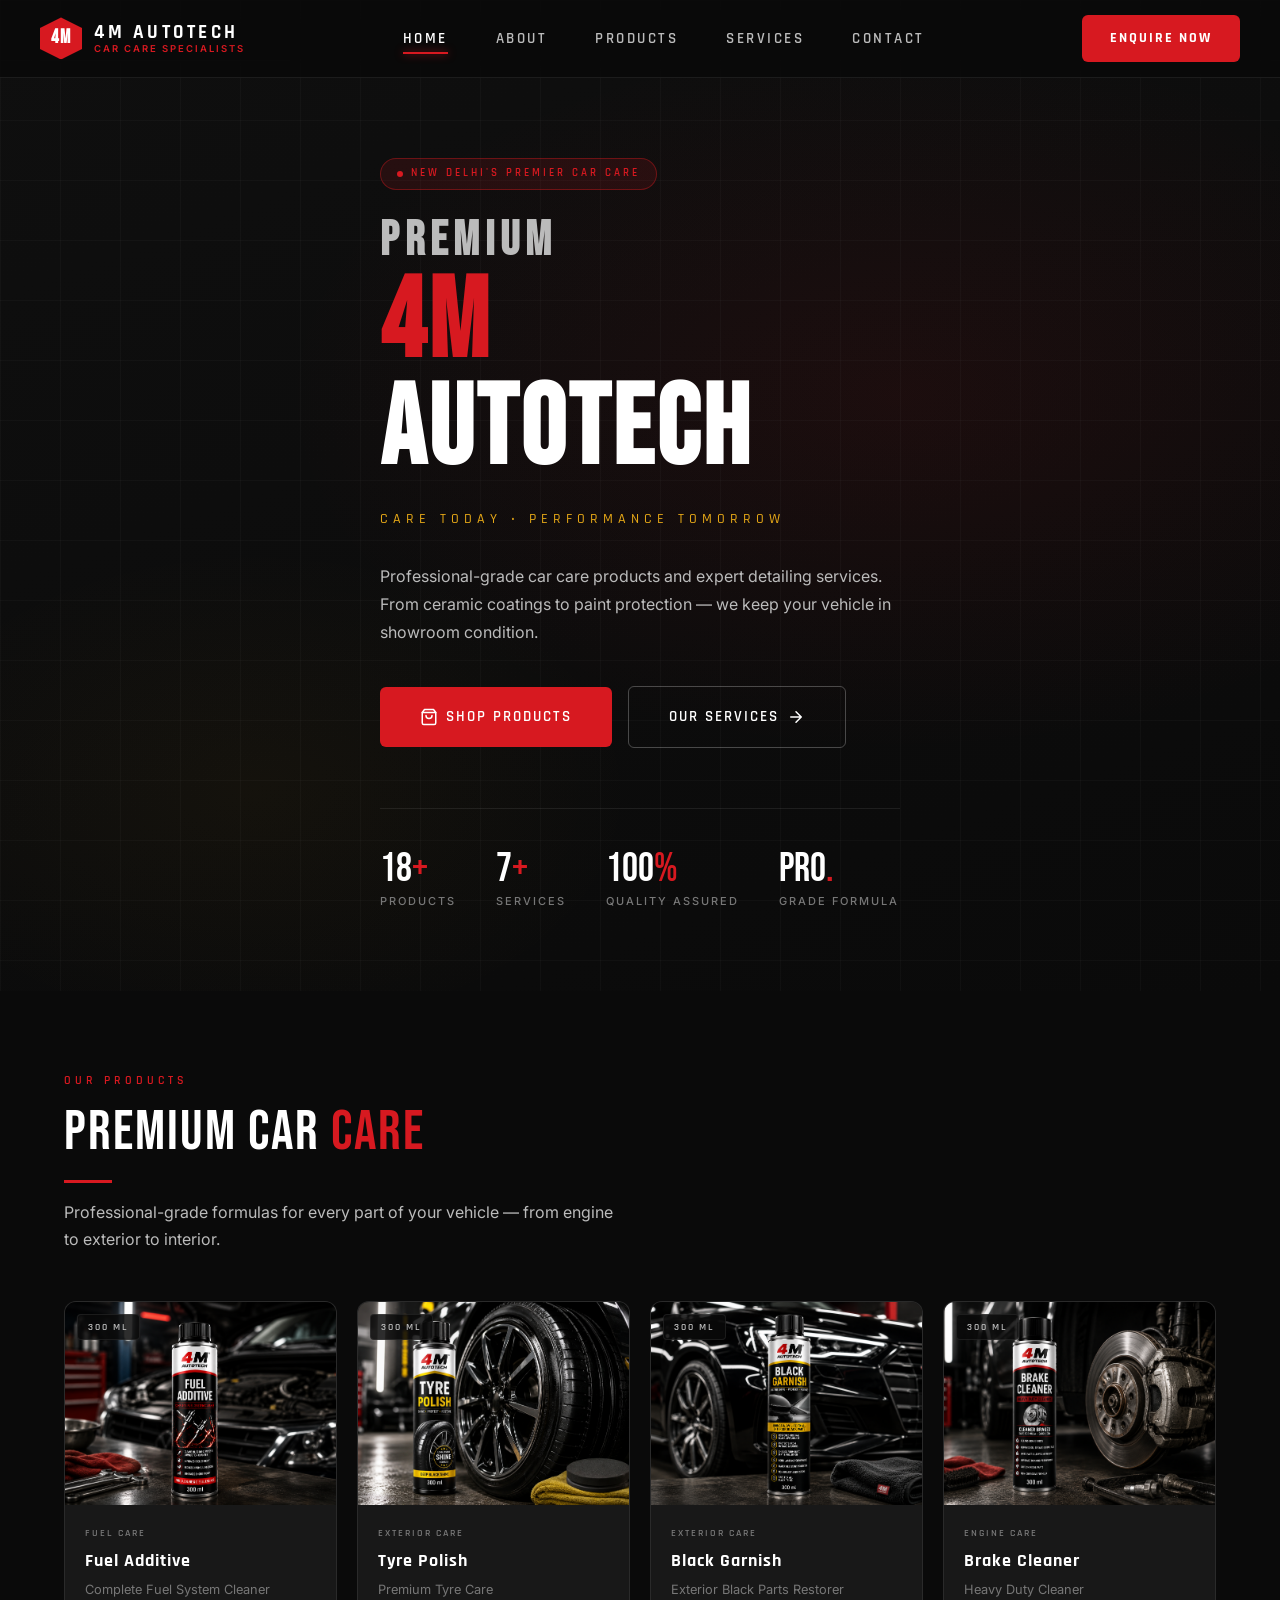
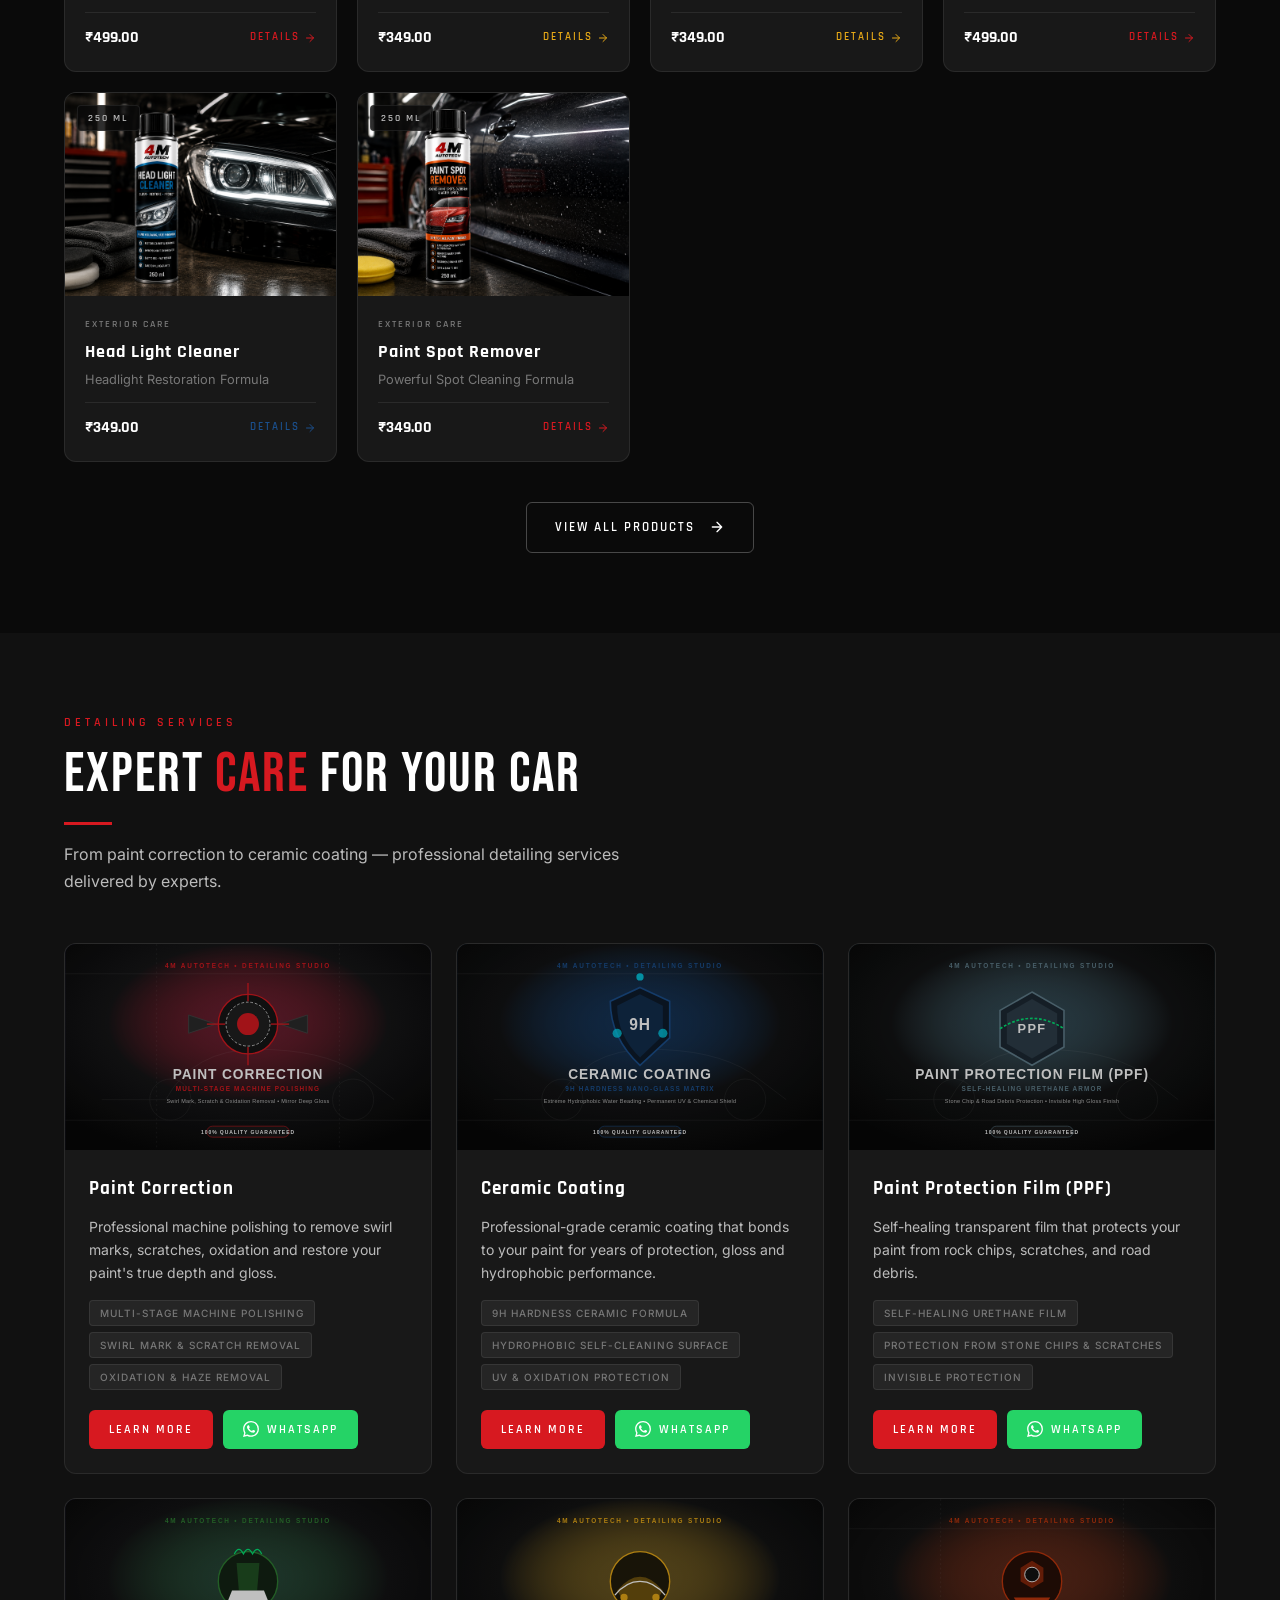
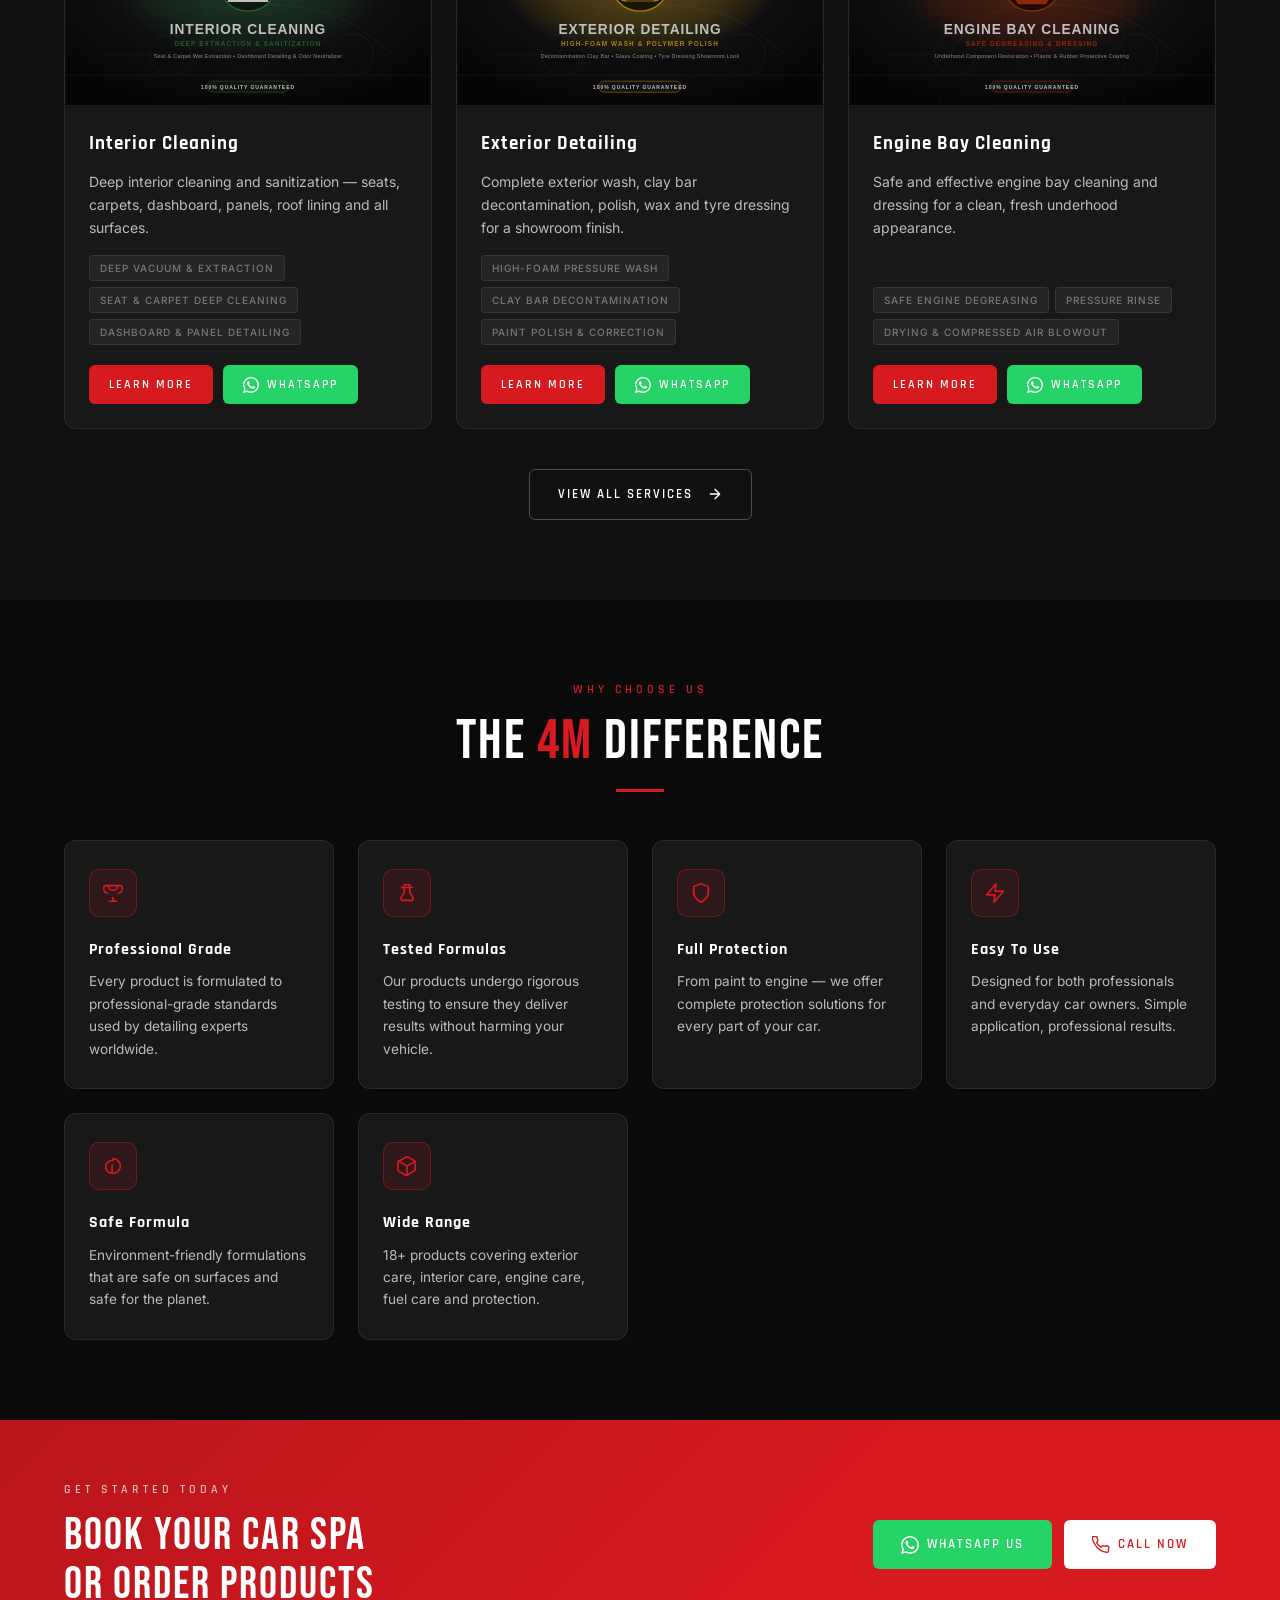
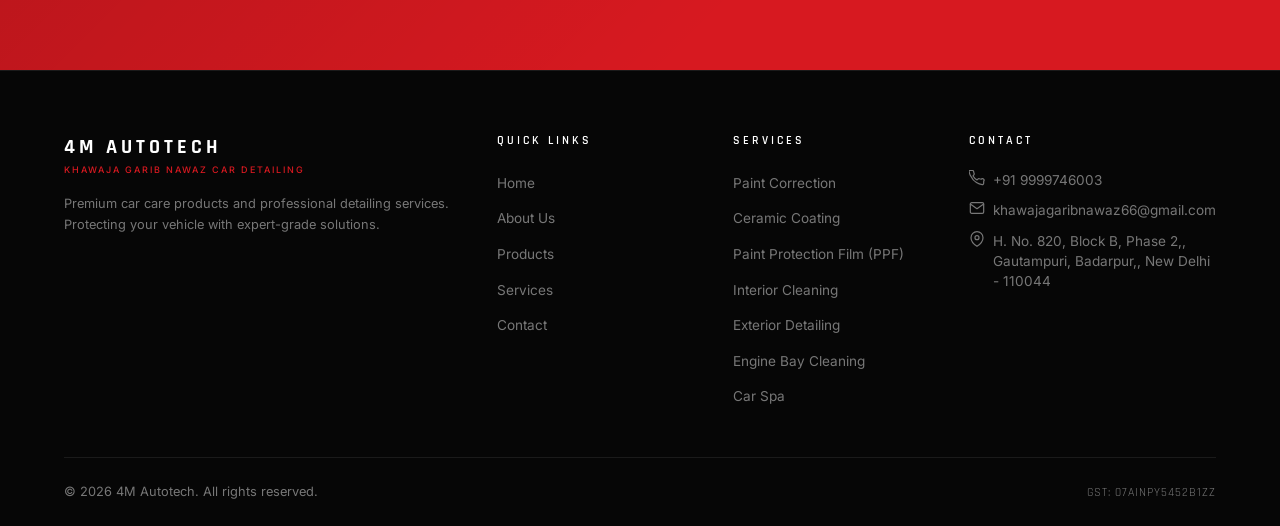
==== index.html @ b142ff9e "Add product photos, About Us page, and update catalog" ====
<!DOCTYPE html>
<html lang="en">
<head>
    <meta charset="UTF-8">
    <meta name="viewport" content="width=device-width, initial-scale=1.0">
    <title>4M AUTOTECH — Premium Car Care Products &amp; Detailing</title>
    <meta name="description" content="4M AUTOTECH offers premium car care products and professional detailing services. Shop fuel additives, tyre polish, ceramic coatings and more. Expert car detailing in New Delhi.">
    <meta name="keywords" content="car care products, car detailing, ceramic coating, PPF, paint correction, fuel additive, tyre polish, New Delhi">
    <link rel="canonical" href="https://www.khawajagaribnawazcardetailing.com/">
    <link rel="stylesheet" href="css/style.css">
</head>
<body>

    <!-- ====== NAVIGATION ====== -->
    <nav class="nav" id="main-nav">
        <div class="container">
            <div class="nav__inner">
                <a href="index.html" class="nav__logo" id="nav-logo">
                    <div class="nav__logo-mark">4M</div>
                    <div class="nav__logo-text">
                        <span class="nav__logo-name">4M Autotech</span>
                        <span class="nav__logo-sub">Car Care Specialists</span>
                    </div>
                </a>
                <ul class="nav__links" id="nav-links">
                    <li><a href="index.html" class="nav__link active" id="nav-home">Home</a></li>
                    <li><a href="about.html" class="nav__link" id="nav-about">About</a></li>
                    <li><a href="products.html" class="nav__link" id="nav-products">Products</a></li>
                    <li><a href="services.html" class="nav__link" id="nav-services">Services</a></li>
                    <li><a href="contact.html" class="nav__link" id="nav-contact">Contact</a></li>
                </ul>
                <a href="contact.html" class="nav__cta" id="nav-enquire">Enquire Now</a>
                <div class="nav__hamburger" id="hamburger" role="button" aria-label="Toggle menu">
                    <span></span><span></span><span></span>
                </div>
            </div>
        </div>
        <div class="nav__mobile" id="mobile-nav">
            <a href="index.html" class="nav__link active" id="mob-home">Home</a>
            <a href="about.html" class="nav__link" id="mob-about">About</a>
            <a href="products.html" class="nav__link" id="mob-products">Products</a>
            <a href="services.html" class="nav__link" id="mob-services">Services</a>
            <a href="contact.html" class="nav__link" id="mob-contact">Contact</a>
            <a href="contact.html" class="btn btn--primary btn--sm" id="mob-enquire">Enquire Now</a>
        </div>
    </nav>

    <!-- ====== HERO ====== -->
    <section class="hero" id="hero">
        <div class="hero__bg"></div>
        <div class="hero__grid"></div>
        <div class="hero__content container">
            <div class="hero__badge">
                <span class="hero__badge-dot"></span>
                New Delhi's Premier Car Care
            </div>
            <h1 class="hero__title">
                <span class="small">Premium</span>
                <em>4M</em>
                Autotech
            </h1>
            <p class="hero__tagline" id="hero-tagline"></p>
            <p class="hero__desc">
                Professional-grade car care products and expert detailing services.
                From ceramic coatings to paint protection — we keep your vehicle in showroom condition.
            </p>
            <div class="hero__actions">
                <a href="products.html" class="btn btn--primary btn--lg" id="hero-products-btn">
                    <svg class="btn__icon" viewBox="0 0 24 24" fill="none" stroke="currentColor" stroke-width="2" stroke-linecap="round" stroke-linejoin="round"><path d="M6 2L3 6v14a2 2 0 002 2h14a2 2 0 002-2V6l-3-4z"/><line x1="3" y1="6" x2="21" y2="6"/><path d="M16 10a4 4 0 01-8 0"/></svg>
                    Shop Products
                </a>
                <a href="services.html" class="btn btn--outline btn--lg" id="hero-services-btn">
                    Our Services
                    <svg class="btn__icon" viewBox="0 0 24 24" fill="none" stroke="currentColor" stroke-width="2" stroke-linecap="round" stroke-linejoin="round"><path d="M5 12h14M12 5l7 7-7 7"/></svg>
                </a>
            </div>
            <div class="hero__stats">
                <div class="hero__stat" id="stat-products">
                    <div class="hero__stat-num">18<span>+</span></div>
                    <div class="hero__stat-label">Products</div>
                </div>
                <div class="hero__stat" id="stat-services">
                    <div class="hero__stat-num">7<span>+</span></div>
                    <div class="hero__stat-label">Services</div>
                </div>
                <div class="hero__stat" id="stat-quality">
                    <div class="hero__stat-num">100<span>%</span></div>
                    <div class="hero__stat-label">Quality Assured</div>
                </div>
                <div class="hero__stat" id="stat-warranty">
                    <div class="hero__stat-num">Pro<span>.</span></div>
                    <div class="hero__stat-label">Grade Formula</div>
                </div>
            </div>
        </div>
    </section>

    <!-- ====== FEATURED PRODUCTS ====== -->
    <section class="section" id="products-section">
        <div class="container">
            <div class="section-header fade-in">
                <span class="section-label">Our Products</span>
                <h2 class="section-title">Premium Car <span>Care</span></h2>
                <div class="divider"></div>
                <p class="section-subtitle">
                    Professional-grade formulas for every part of your vehicle — from engine to exterior to interior.
                </p>
            </div>
            <div class="products-grid" id="home-products-grid">
                <!-- Rendered by JS -->
            </div>
            <div style="text-align:center; margin-top:40px;">
                <a href="products.html" class="btn btn--outline" id="view-all-products">View All Products
                    <svg style="width:16px;height:16px;margin-left:6px" viewBox="0 0 24 24" fill="none" stroke="currentColor" stroke-width="2" stroke-linecap="round" stroke-linejoin="round"><path d="M5 12h14M12 5l7 7-7 7"/></svg>
                </a>
            </div>
        </div>
    </section>

    <!-- ====== SERVICES OVERVIEW ====== -->
    <section class="section section--dark" id="services-section">
        <div class="container">
            <div class="section-header fade-in">
                <span class="section-label">Detailing Services</span>
                <h2 class="section-title">Expert <span>Care</span> For Your Car</h2>
                <div class="divider"></div>
                <p class="section-subtitle">
                    From paint correction to ceramic coating — professional detailing services delivered by experts.
                </p>
            </div>
            <div class="services-grid" id="home-services-grid">
                <!-- Rendered by JS -->
            </div>
            <div style="text-align:center; margin-top:40px;">
                <a href="services.html" class="btn btn--outline" id="view-all-services">View All Services
                    <svg style="width:16px;height:16px;margin-left:6px" viewBox="0 0 24 24" fill="none" stroke="currentColor" stroke-width="2" stroke-linecap="round" stroke-linejoin="round"><path d="M5 12h14M12 5l7 7-7 7"/></svg>
                </a>
            </div>
        </div>
    </section>

    <!-- ====== WHY 4M ====== -->
    <section class="section" id="why-section">
        <div class="container">
            <div class="section-header section-header--center fade-in">
                <span class="section-label">Why Choose Us</span>
                <h2 class="section-title">The <span>4M</span> Difference</h2>
                <div class="divider divider--center"></div>
            </div>
            <div class="features-grid" id="features-grid">
                <!-- Rendered by JS -->
            </div>
        </div>
    </section>

    <!-- ====== CTA STRIP ====== -->
    <section class="cta-strip" id="cta-strip">
        <div class="container">
            <div class="cta-strip__inner">
                <div class="cta-strip__text">
                    <span class="section-label">Get Started Today</span>
                    <div class="cta-strip__title">Book Your Car Spa<br>Or Order Products</div>
                </div>
                <div class="cta-strip__actions">
                    <a id="cta-whatsapp" href="#" class="btn btn--whatsapp">
                        <svg class="btn__icon" viewBox="0 0 24 24" fill="currentColor"><path d="M17.472 14.382c-.297-.149-1.758-.867-2.03-.967-.273-.099-.471-.148-.67.15-.197.297-.767.966-.94 1.164-.173.199-.347.223-.644.075-.297-.15-1.255-.463-2.39-1.475-.883-.788-1.48-1.761-1.653-2.059-.173-.297-.018-.458.13-.606.134-.133.298-.347.446-.52.149-.174.198-.298.298-.497.099-.198.05-.371-.025-.52-.075-.149-.669-1.612-.916-2.207-.242-.579-.487-.5-.669-.51-.173-.008-.371-.01-.57-.01-.198 0-.52.074-.792.372-.272.297-1.04 1.016-1.04 2.479 0 1.462 1.065 2.875 1.213 3.074.149.198 2.096 3.2 5.077 4.487.709.306 1.262.489 1.694.625.712.227 1.36.195 1.871.118.571-.085 1.758-.719 2.006-1.413.248-.694.248-1.289.173-1.413-.074-.124-.272-.198-.57-.347m-5.421 7.403h-.004a9.87 9.87 0 01-5.031-1.378l-.361-.214-3.741.982.998-3.648-.235-.374a9.86 9.86 0 01-1.51-5.26c.001-5.45 4.436-9.884 9.888-9.884 2.64 0 5.122 1.03 6.988 2.898a9.825 9.825 0 012.893 6.994c-.003 5.45-4.437 9.884-9.885 9.884m8.413-18.297A11.815 11.815 0 0012.05 0C5.495 0 .16 5.335.157 11.892c0 2.096.547 4.142 1.588 5.945L.057 24l6.305-1.654a11.882 11.882 0 005.683 1.448h.005c6.554 0 11.89-5.335 11.893-11.893a11.821 11.821 0 00-3.48-8.413z"/></svg>
                        WhatsApp Us
                    </a>
                    <a id="cta-call" href="#" class="btn" style="background:#fff;color:#D71920;font-family:var(--font-heading);font-weight:600;letter-spacing:2px;gap:8px;">
                        <svg style="width:18px;height:18px;" viewBox="0 0 24 24" fill="none" stroke="currentColor" stroke-width="1.8" stroke-linecap="round" stroke-linejoin="round"><path d="M22 16.92v3a2 2 0 01-2.18 2 19.79 19.79 0 01-8.63-3.07A19.5 19.5 0 013.07 9.8a19.79 19.79 0 01-3.07-8.68A2 2 0 012 .74h3a2 2 0 012 1.72c.127.96.361 1.903.7 2.81a2 2 0 01-.45 2.11L6.09 8.91a16 16 0 006 6l1.27-1.27a2 2 0 012.11-.45c.907.339 1.85.573 2.81.7A2 2 0 0122 16.92z"/></svg>
                        Call Now
                    </a>
                </div>
            </div>
        </div>
    </section>

    <!-- ====== FOOTER ====== -->
    <footer class="footer" id="footer">
        <div class="container">
            <div class="footer__grid">
                <div class="footer__brand">
                    <div class="footer__logo-name">4M Autotech</div>
                    <span class="footer__logo-sub">Khawaja Garib Nawaz Car Detailing</span>
                    <p class="footer__tagline">
                        Premium car care products and professional detailing services.
                        Protecting your vehicle with expert-grade solutions.
                    </p>
                    <div class="footer__socials" id="footer-socials">
                        <!-- Rendered by JS -->
                    </div>
                </div>
                <div>
                    <div class="footer__col-title">Quick Links</div>
                    <ul class="footer__links">
                        <li><a href="index.html" class="footer__link">Home</a></li>
                        <li><a href="about.html" class="footer__link">About Us</a></li>
                        <li><a href="products.html" class="footer__link">Products</a></li>
                        <li><a href="services.html" class="footer__link">Services</a></li>
                        <li><a href="contact.html" class="footer__link">Contact</a></li>
                    </ul>
                </div>
                <div>
                    <div class="footer__col-title">Services</div>
                    <ul class="footer__links" id="footer-services-list">
                        <!-- Rendered by JS -->
                    </ul>
                </div>
                <div>
                    <div class="footer__col-title">Contact</div>
                    <div class="footer__contact-list" id="footer-contact-list">
                        <!-- Rendered by JS -->
                    </div>
                </div>
            </div>
            <div class="footer__bottom">
                <div class="footer__copyright" id="footer-copyright"></div>
                <div class="footer__gst" id="footer-gst"></div>
            </div>
        </div>
    </footer>

    <script src="js/config.js"></script>
    <script src="js/products.js"></script>
    <script src="js/services.js"></script>
    <script src="js/icons.js"></script>
    <script>
    (function() {
        // ---- NAV SCROLL ----
        const nav = document.getElementById('main-nav');
        window.addEventListener('scroll', () => { nav.classList.toggle('scrolled', window.scrollY > 40); });

        // ---- HAMBURGER ----
        document.getElementById('hamburger').addEventListener('click', () => {
            document.getElementById('mobile-nav').classList.toggle('open');
        });

        // ---- HERO TAGLINE ----
        document.getElementById('hero-tagline').textContent = SITE_CONFIG.tagline;

        // ---- CTA BUTTONS ----
        document.getElementById('cta-whatsapp').href = whatsappUrl(SITE_CONFIG.waMessages.general);
        document.getElementById('cta-call').href = callUrl();

        // ---- FEATURED PRODUCTS (first 6) ----
        const prodGrid = document.getElementById('home-products-grid');
        PRODUCTS.slice(0, 6).forEach(p => {
            const el = document.createElement('div');
            el.className = 'product-card fade-in';
            el.innerHTML = `
                <div class="product-card__image" style="background:${p.imagePlaceholder}22">
                    <img src="${p.image}" alt="${p.name}" onerror="this.style.display='none';this.parentElement.querySelector('.product-card__image-placeholder').style.display='flex'">
                    <div class="product-card__image-placeholder" style="display:none;background:${p.imagePlaceholder}22;color:${p.accentColor}">${p.name.substring(0,2).toUpperCase()}</div>
                    ${p.size ? `<span class="product-card__badge">${p.size}</span>` : ''}
                </div>
                <div class="product-card__body">
                    <div class="product-card__category">${p.categoryLabel}</div>
                    <div class="product-card__name">${p.name}</div>
                    <div class="product-card__subtitle">${p.subtitle}</div>
                    <div class="product-card__footer">
                        <div class="product-card__price">${p.mrp || '<span class="coming-soon">Enquire for price</span>'}</div>
                        <a href="products.html?product=${p.id}" class="product-card__cta" style="color:${p.accentColor}">Details
                            <svg style="width:12px;height:12px" viewBox="0 0 24 24" fill="none" stroke="currentColor" stroke-width="2" stroke-linecap="round" stroke-linejoin="round"><path d="M5 12h14M12 5l7 7-7 7"/></svg>
                        </a>
                    </div>
                </div>
            `;
            prodGrid.appendChild(el);
        });

        // ---- SERVICES OVERVIEW (first 6) ----
        const servicesGrid = document.getElementById('home-services-grid');
        SERVICES.slice(0, 6).forEach(s => {
            const el = document.createElement('div');
            el.className = 'service-card fade-in';
            el.innerHTML = `
                <div class="service-card__image" style="background:${s.imagePlaceholder}">
                    <img src="${s.image}" alt="${s.name}" onerror="this.style.display='none'">
                </div>
                <div class="service-card__body">
                    <div class="service-card__name">${s.name}</div>
                    <div class="service-card__desc">${s.shortDesc}</div>
                    <div class="service-card__features">
                        ${s.features.slice(0,3).map(f => `<span class="service-card__feature">${f}</span>`).join('')}
                    </div>
                    <div class="service-card__footer">
                        <a href="services.html#${s.id}" class="btn btn--primary btn--sm">Learn More</a>
                        <a href="${whatsappUrl(SITE_CONFIG.waMessages.services)}" class="btn btn--whatsapp btn--sm">
                            ${icon('whatsapp','16px')} WhatsApp
                        </a>
                    </div>
                </div>
            `;
            servicesGrid.appendChild(el);
        });

        // ---- WHY 4M FEATURES ----
        const features = [
            { iconName: 'trophy',  title: 'Professional Grade', desc: 'Every product is formulated to professional-grade standards used by detailing experts worldwide.' },
            { iconName: 'flask',   title: 'Tested Formulas',    desc: 'Our products undergo rigorous testing to ensure they deliver results without harming your vehicle.' },
            { iconName: 'shield',  title: 'Full Protection',    desc: 'From paint to engine — we offer complete protection solutions for every part of your car.' },
            { iconName: 'zap',     title: 'Easy To Use',        desc: 'Designed for both professionals and everyday car owners. Simple application, professional results.' },
            { iconName: 'leaf',    title: 'Safe Formula',       desc: 'Environment-friendly formulations that are safe on surfaces and safe for the planet.' },
            { iconName: 'box',     title: 'Wide Range',         desc: '18+ products covering exterior care, interior care, engine care, fuel care and protection.' },
        ];
        const fGrid = document.getElementById('features-grid');
        features.forEach(f => {
            const el = document.createElement('div');
            el.className = 'feature-card fade-in';
            el.innerHTML = `
                <div class="feature-card__icon">${icon(f.iconName, '22px')}</div>
                <div class="feature-card__title">${f.title}</div>
                <div class="feature-card__desc">${f.desc}</div>
            `;
            fGrid.appendChild(el);
        });

        // ---- FOOTER SOCIALS ----
        const socials = document.getElementById('footer-socials');
        const socialLinks = [
            { iconName: 'facebook',  url: SITE_CONFIG.facebook,  label: 'Facebook' },
            { iconName: 'instagram', url: SITE_CONFIG.instagram, label: 'Instagram' },
            { iconName: 'youtube',   url: SITE_CONFIG.youtube,   label: 'YouTube' },
        ];
        socialLinks.forEach(s => {
            if (!s.url) return;
            const a = document.createElement('a');
            a.href = s.url;
            a.className = 'footer__social';
            a.title = s.label;
            a.innerHTML = icon(s.iconName, '18px');
            a.target = '_blank';
            a.rel = 'noopener';
            socials.appendChild(a);
        });

        // ---- FOOTER SERVICES LIST ----
        const fServList = document.getElementById('footer-services-list');
        SERVICES.forEach(s => {
            const li = document.createElement('li');
            li.innerHTML = `<a href="services.html#${s.id}" class="footer__link">${s.name}</a>`;
            fServList.appendChild(li);
        });

        // ---- FOOTER CONTACT LIST ----
        document.getElementById('footer-contact-list').innerHTML = `
            <div class="footer__contact-item">${icon('phone','16px')}<a href="${callUrl()}">${SITE_CONFIG.phoneDisplay}</a></div>
            <div class="footer__contact-item">${icon('email','16px')}<a href="mailto:${SITE_CONFIG.email}">${SITE_CONFIG.email}</a></div>
            <div class="footer__contact-item">${icon('location','16px')}<span>${SITE_CONFIG.address.replace(/\n/g, ', ')}</span></div>
        `;

        document.getElementById('footer-copyright').textContent = `© ${new Date().getFullYear()} 4M Autotech. All rights reserved.`;
        document.getElementById('footer-gst').textContent = `GST: ${SITE_CONFIG.gst}`;

        // ---- SCROLL ANIMATIONS ----
        const observer = new IntersectionObserver(entries => {
            entries.forEach(e => { if (e.isIntersecting) e.target.classList.add('visible'); });
        }, { threshold: 0.1 });
        document.querySelectorAll('.fade-in').forEach(el => observer.observe(el));
    })();
    </script>
</body>
</html>
---- css/style.css ----
/* ============================================================
   4M AUTOTECH — Design System
   Premium Dark Automotive Theme
   ============================================================ */

@import url('https://fonts.googleapis.com/css2?family=Rajdhani:wght@400;500;600;700&family=Inter:wght@300;400;500;600&family=Bebas+Neue&display=swap');

/* ============================================================
   1. CSS VARIABLES / DESIGN TOKENS
   ============================================================ */
:root {
    /* Colors */
    --bg-primary:     #0A0A0A;
    --bg-secondary:   #111111;
    --bg-card:        #181818;
    --bg-card-hover:  #202020;
    --surface:        #1E1E1E;
    --surface-2:      #252525;
    --border:         rgba(255,255,255,0.08);
    --border-accent:  rgba(215,25,32,0.4);

    /* Brand */
    --red:            #D71920;
    --red-dark:       #A8141A;
    --red-light:      rgba(215,25,32,0.12);
    --gold:           #E6A817;
    --gold-dark:      #C4900F;
    --gold-light:     rgba(230,168,23,0.12);

    /* Text */
    --text-primary:   #FFFFFF;
    --text-secondary: #BBBBBB;
    --text-muted:     #777777;
    --text-accent:    #D71920;

    /* Typography */
    --font-display:   'Bebas Neue', 'Rajdhani', sans-serif;
    --font-heading:   'Rajdhani', sans-serif;
    --font-body:      'Inter', sans-serif;

    /* Spacing */
    --section-pad:    80px 0;
    --container-max:  1200px;
    --card-radius:    12px;
    --btn-radius:     6px;

    /* Transitions */
    --transition:     0.25s ease;
    --transition-slow: 0.4s ease;

    /* Shadows */
    --shadow-card:    0 4px 24px rgba(0,0,0,0.4);
    --shadow-hover:   0 8px 40px rgba(215,25,32,0.15);
    --shadow-glow:    0 0 30px rgba(215,25,32,0.25);

    /* Nav */
    --nav-height:     78px;
}

/* ============================================================
   2. RESET & BASE
   ============================================================ */
*, *::before, *::after {
    box-sizing: border-box;
    margin: 0;
    padding: 0;
}

html {
    scroll-behavior: smooth;
    font-size: 16px;
}

body {
    font-family: var(--font-body);
    background-color: var(--bg-primary);
    color: var(--text-primary);
    line-height: 1.6;
    overflow-x: hidden;
    -webkit-font-smoothing: antialiased;
}

img {
    max-width: 100%;
    display: block;
}

a {
    color: inherit;
    text-decoration: none;
}

ul {
    list-style: none;
}

button {
    cursor: pointer;
    border: none;
    background: none;
    font-family: inherit;
}

/* ============================================================
   3. LAYOUT UTILITIES
   ============================================================ */
.container {
    max-width: var(--container-max);
    margin: 0 auto;
    padding: 0 24px;
}

.section {
    padding: var(--section-pad);
}

.section--dark {
    background: var(--bg-secondary);
}

.section--surface {
    background: var(--surface);
}

.grid-2 { display: grid; grid-template-columns: repeat(2, 1fr); gap: 24px; }
.grid-3 { display: grid; grid-template-columns: repeat(3, 1fr); gap: 24px; }
.grid-4 { display: grid; grid-template-columns: repeat(4, 1fr); gap: 20px; }

/* ============================================================
   4. TYPOGRAPHY
   ============================================================ */
.section-label {
    font-family: var(--font-heading);
    font-size: 12px;
    font-weight: 600;
    letter-spacing: 4px;
    text-transform: uppercase;
    color: var(--red);
    margin-bottom: 12px;
    display: block;
}

.section-title {
    font-family: var(--font-display);
    font-size: clamp(2rem, 5vw, 3.5rem);
    font-weight: 400;
    letter-spacing: 2px;
    line-height: 1.1;
    color: var(--text-primary);
    text-transform: uppercase;
}

.section-title span {
    color: var(--red);
}

.section-subtitle {
    font-size: 1rem;
    color: var(--text-secondary);
    max-width: 560px;
    margin-top: 16px;
    line-height: 1.7;
}

.section-header {
    margin-bottom: 48px;
}

.section-header--center {
    text-align: center;
}

.section-header--center .section-subtitle {
    margin-left: auto;
    margin-right: auto;
}

/* ============================================================
   5. NAVIGATION
   ============================================================ */
.nav {
    position: fixed;
    top: 0;
    left: 0;
    right: 0;
    z-index: 1000;
    height: var(--nav-height);
    display: flex;
    align-items: center;
    background: rgba(10,10,10,0.88);
    backdrop-filter: blur(18px);
    -webkit-backdrop-filter: blur(18px);
    border-bottom: 1px solid var(--border);
    transition: all var(--transition);
}

.nav .container {
    max-width: 1480px;
    width: 100%;
    padding: 0 40px;
}

@media (max-width: 768px) {
    .nav .container {
        padding: 0 20px;
    }
}

.nav.scrolled {
    background: rgba(10,10,10,0.98);
    border-bottom-color: rgba(215,25,32,0.25);
    box-shadow: 0 4px 30px rgba(0,0,0,0.5);
}

.nav__inner {
    display: flex;
    align-items: center;
    justify-content: space-between;
    width: 100%;
}

.nav__logo {
    display: flex;
    align-items: center;
    gap: 12px;
}

.nav__logo-mark {
    width: 42px;
    height: 42px;
    background: var(--red);
    display: flex;
    align-items: center;
    justify-content: center;
    font-family: var(--font-display);
    font-size: 19px;
    font-weight: 700;
    color: #fff;
    letter-spacing: 1px;
    clip-path: polygon(50% 0%, 100% 25%, 100% 75%, 50% 100%, 0% 75%, 0% 25%);
    box-shadow: 0 0 16px rgba(215,25,32,0.4);
}

.nav__logo-text {
    display: flex;
    flex-direction: column;
    line-height: 1.1;
}

.nav__logo-name {
    font-family: var(--font-heading);
    font-size: 19px;
    font-weight: 700;
    letter-spacing: 3.5px;
    color: var(--text-primary);
    text-transform: uppercase;
}

.nav__logo-sub {
    font-size: 9.5px;
    font-weight: 600;
    letter-spacing: 2px;
    color: var(--red);
    text-transform: uppercase;
}

.nav__links {
    display: flex;
    align-items: center;
    gap: 48px;
}

.nav__link {
    font-family: var(--font-heading);
    font-size: 15px;
    font-weight: 600;
    letter-spacing: 2.5px;
    text-transform: uppercase;
    color: var(--text-secondary);
    transition: color var(--transition);
    position: relative;
    padding: 6px 0;
}

.nav__link::after {
    content: '';
    position: absolute;
    bottom: 0px;
    left: 0;
    width: 0;
    height: 2px;
    background: var(--red);
    transition: width var(--transition);
    box-shadow: 0 0 8px rgba(215,25,32,0.8);
}

.nav__link:hover,
.nav__link.active {
    color: var(--text-primary);
}

.nav__link:hover::after,
.nav__link.active::after {
    width: 100%;
}

.nav__cta {
    font-family: var(--font-heading);
    font-size: 14px;
    font-weight: 700;
    letter-spacing: 2px;
    text-transform: uppercase;
    padding: 12px 28px;
    background: var(--red);
    color: #fff;
    border-radius: var(--btn-radius);
    transition: background var(--transition), transform var(--transition), box-shadow var(--transition);
}

.nav__cta:hover {
    background: var(--red-dark);
    transform: translateY(-2px);
    box-shadow: 0 4px 20px rgba(215,25,32,0.4);
}

.nav__hamburger {
    display: none;
    flex-direction: column;
    gap: 5px;
    width: 28px;
    cursor: pointer;
}

.nav__hamburger span {
    display: block;
    height: 2px;
    background: var(--text-primary);
    border-radius: 2px;
    transition: all var(--transition);
}

/* Mobile nav */
.nav__mobile {
    display: none;
    position: fixed;
    top: var(--nav-height);
    left: 0;
    right: 0;
    background: rgba(10,10,10,0.98);
    backdrop-filter: blur(20px);
    border-bottom: 1px solid var(--border);
    padding: 20px 24px 28px;
    flex-direction: column;
    gap: 20px;
    z-index: 999;
}

.nav__mobile.open {
    display: flex;
}

.nav__mobile .nav__link {
    font-size: 20px;
}

/* ============================================================
   6. BUTTONS
   ============================================================ */
.btn {
    display: inline-flex;
    align-items: center;
    gap: 8px;
    font-family: var(--font-heading);
    font-size: 13px;
    font-weight: 600;
    letter-spacing: 2px;
    text-transform: uppercase;
    padding: 14px 28px;
    border-radius: var(--btn-radius);
    transition: all var(--transition);
    cursor: pointer;
    border: none;
}

.btn--primary {
    background: var(--red);
    color: #fff;
}

.btn--primary:hover {
    background: var(--red-dark);
    transform: translateY(-2px);
    box-shadow: 0 6px 24px rgba(215,25,32,0.35);
}

.btn--outline {
    background: transparent;
    color: var(--text-primary);
    border: 1px solid rgba(255,255,255,0.25);
}

.btn--outline:hover {
    border-color: var(--text-primary);
    background: rgba(255,255,255,0.05);
    transform: translateY(-2px);
}

.btn--gold {
    background: var(--gold);
    color: #000;
}

.btn--gold:hover {
    background: var(--gold-dark);
    transform: translateY(-2px);
    box-shadow: 0 6px 24px rgba(230,168,23,0.35);
}

.btn--whatsapp {
    background: #25D366;
    color: #fff;
}

.btn--whatsapp:hover {
    background: #1da851;
    transform: translateY(-2px);
    box-shadow: 0 6px 24px rgba(37,211,102,0.3);
}

.btn--sm {
    padding: 10px 20px;
    font-size: 12px;
}

.btn--lg {
    padding: 18px 40px;
    font-size: 15px;
}

.btn__icon {
    width: 18px;
    height: 18px;
}

/* ============================================================
   7. HERO
   ============================================================ */
.hero {
    position: relative;
    min-height: 100vh;
    display: flex;
    align-items: center;
    overflow: hidden;
    background: var(--bg-primary);
    padding-top: var(--nav-height);
}

.hero__bg {
    position: absolute;
    inset: 0;
    z-index: 0;
    background:
        radial-gradient(ellipse 80% 60% at 70% 40%, rgba(215,25,32,0.08) 0%, transparent 60%),
        radial-gradient(ellipse 60% 50% at 20% 80%, rgba(230,168,23,0.04) 0%, transparent 50%),
        linear-gradient(160deg, #0f0f0f 0%, #0A0A0A 100%);
}

.hero__grid {
    position: absolute;
    inset: 0;
    background-image:
        linear-gradient(rgba(255,255,255,0.025) 1px, transparent 1px),
        linear-gradient(90deg, rgba(255,255,255,0.025) 1px, transparent 1px);
    background-size: 60px 60px;
    z-index: 0;
}

.hero__content {
    position: relative;
    z-index: 1;
    max-width: var(--container-max);
    margin: 0 auto;
    padding: 80px 24px;
}

.hero__badge {
    display: inline-flex;
    align-items: center;
    gap: 8px;
    background: var(--red-light);
    border: 1px solid var(--border-accent);
    border-radius: 100px;
    padding: 6px 16px;
    margin-bottom: 28px;
    font-family: var(--font-heading);
    font-size: 11px;
    font-weight: 600;
    letter-spacing: 3px;
    text-transform: uppercase;
    color: var(--red);
}

.hero__badge-dot {
    width: 6px;
    height: 6px;
    background: var(--red);
    border-radius: 50%;
    animation: pulse 2s infinite;
}

@keyframes pulse {
    0%, 100% { opacity: 1; transform: scale(1); }
    50% { opacity: 0.5; transform: scale(0.8); }
}

.hero__title {
    font-family: var(--font-display);
    font-size: clamp(3rem, 9vw, 7rem);
    line-height: 0.95;
    letter-spacing: 3px;
    text-transform: uppercase;
    color: var(--text-primary);
    margin-bottom: 24px;
}

.hero__title em {
    font-style: normal;
    color: var(--red);
    display: block;
}

.hero__title .small {
    font-size: clamp(1.5rem, 4vw, 3rem);
    color: var(--text-secondary);
    display: block;
    letter-spacing: 6px;
    margin-bottom: 8px;
}

.hero__tagline {
    font-family: var(--font-heading);
    font-size: 14px;
    font-weight: 500;
    letter-spacing: 5px;
    text-transform: uppercase;
    color: var(--gold);
    margin-bottom: 32px;
}

.hero__desc {
    max-width: 520px;
    font-size: 1rem;
    color: var(--text-secondary);
    margin-bottom: 40px;
    line-height: 1.75;
}

.hero__actions {
    display: flex;
    align-items: center;
    gap: 16px;
    flex-wrap: wrap;
}

.hero__stats {
    display: flex;
    gap: 40px;
    margin-top: 60px;
    padding-top: 40px;
    border-top: 1px solid var(--border);
    flex-wrap: wrap;
}

.hero__stat-num {
    font-family: var(--font-display);
    font-size: 2.5rem;
    color: var(--text-primary);
    line-height: 1;
}

.hero__stat-num span {
    color: var(--red);
}

.hero__stat-label {
    font-size: 11px;
    font-weight: 500;
    letter-spacing: 2px;
    text-transform: uppercase;
    color: var(--text-muted);
    margin-top: 4px;
}

/* Page hero (inner pages) */
.page-hero {
    padding: 130px 0 65px;
    background: var(--bg-secondary);
    border-bottom: 1px solid var(--border);
    position: relative;
    overflow: hidden;
}

.page-hero::before {
    content: '';
    position: absolute;
    inset: 0;
    background: radial-gradient(ellipse 70% 100% at 30% 50%, rgba(215,25,32,0.06) 0%, transparent 60%);
    pointer-events: none;
}

.page-hero__content {
    position: relative;
    z-index: 1;
}

.page-hero__label {
    font-family: var(--font-heading);
    font-size: 12px;
    font-weight: 600;
    letter-spacing: 4px;
    text-transform: uppercase;
    color: var(--red);
    margin-bottom: 12px;
    display: block;
}

.page-hero__title {
    font-family: var(--font-display);
    font-size: clamp(2.5rem, 6vw, 5rem);
    letter-spacing: 3px;
    text-transform: uppercase;
    color: var(--text-primary);
    line-height: 1;
}

.page-hero__title span {
    color: var(--red);
}

.page-hero__sub {
    font-size: 1rem;
    color: var(--text-secondary);
    margin-top: 16px;
    max-width: 480px;
}

/* ============================================================
   8. PRODUCT CARDS
   ============================================================ */
.products-grid {
    display: grid;
    grid-template-columns: repeat(auto-fill, minmax(260px, 1fr));
    gap: 20px;
}

.product-card {
    background: var(--bg-card);
    border: 1px solid var(--border);
    border-radius: var(--card-radius);
    overflow: hidden;
    cursor: pointer;
    transition: all var(--transition);
    position: relative;
}

.product-card:hover {
    border-color: rgba(215,25,32,0.3);
    transform: translateY(-4px);
    box-shadow: var(--shadow-hover);
}

.product-card__image {
    aspect-ratio: 4/3;
    overflow: hidden;
    background: var(--surface);
    position: relative;
    display: flex;
    align-items: center;
    justify-content: center;
}

.product-card__image img {
    width: 100%;
    height: 100%;
    object-fit: cover;
    padding: 0;
    transition: transform var(--transition-slow);
}

.product-card:hover .product-card__image img {
    transform: scale(1.05);
}

.product-card__image-placeholder {
    width: 100%;
    height: 100%;
    display: flex;
    align-items: center;
    justify-content: center;
    font-family: var(--font-display);
    font-size: 2rem;
    color: rgba(255,255,255,0.15);
    letter-spacing: 2px;
}

.product-card__badge {
    position: absolute;
    top: 12px;
    left: 12px;
    font-family: var(--font-heading);
    font-size: 10px;
    font-weight: 600;
    letter-spacing: 2px;
    text-transform: uppercase;
    padding: 4px 10px;
    border-radius: 4px;
    background: rgba(10,10,10,0.85);
    color: var(--text-secondary);
    border: 1px solid var(--border);
}

.product-card__body {
    padding: 20px;
}

.product-card__category {
    font-family: var(--font-heading);
    font-size: 10px;
    font-weight: 600;
    letter-spacing: 2px;
    text-transform: uppercase;
    color: var(--text-muted);
    margin-bottom: 6px;
}

.product-card__name {
    font-family: var(--font-heading);
    font-size: 1.1rem;
    font-weight: 700;
    letter-spacing: 1px;
    color: var(--text-primary);
    margin-bottom: 4px;
}

.product-card__subtitle {
    font-size: 0.8rem;
    color: var(--text-muted);
    margin-bottom: 12px;
}

.product-card__footer {
    display: flex;
    align-items: center;
    justify-content: space-between;
    padding-top: 12px;
    border-top: 1px solid var(--border);
}

.product-card__price {
    font-family: var(--font-heading);
    font-size: 1rem;
    font-weight: 700;
    color: var(--text-primary);
}

.product-card__price .coming-soon {
    font-size: 0.75rem;
    color: var(--text-muted);
    font-weight: 400;
    letter-spacing: 1px;
}

.product-card__cta {
    font-family: var(--font-heading);
    font-size: 11px;
    font-weight: 600;
    letter-spacing: 2px;
    text-transform: uppercase;
    color: var(--red);
    display: flex;
    align-items: center;
    gap: 4px;
    transition: gap var(--transition);
}

.product-card:hover .product-card__cta {
    gap: 8px;
}

/* ============================================================
   9. SERVICE CARDS
   ============================================================ */
.services-grid {
    display: grid;
    grid-template-columns: repeat(auto-fill, minmax(320px, 1fr));
    gap: 24px;
}

.service-card {
    background: var(--bg-card);
    border: 1px solid var(--border);
    border-radius: var(--card-radius);
    overflow: hidden;
    transition: all var(--transition);
    display: flex;
    flex-direction: column;
}

.service-card:hover {
    transform: translateY(-4px);
    box-shadow: var(--shadow-hover);
    border-color: rgba(215,25,32,0.25);
}

.service-card__image {
    aspect-ratio: 16/9;
    overflow: hidden;
    background: var(--surface);
    position: relative;
}

.service-card__image img {
    width: 100%;
    height: 100%;
    object-fit: cover;
    transition: transform var(--transition-slow);
    filter: brightness(0.75);
}

.service-card:hover .service-card__image img {
    transform: scale(1.05);
    filter: brightness(0.85);
}

.service-card__image-placeholder {
    width: 100%;
    height: 100%;
    display: flex;
    align-items: center;
    justify-content: center;
    font-size: 3rem;
}

.service-card__icon-overlay {
    position: absolute;
    bottom: 14px;
    left: 16px;
    font-size: 2rem;
    filter: drop-shadow(0 2px 8px rgba(0,0,0,0.6));
}

.service-card__body {
    padding: 24px;
    flex: 1;
    display: flex;
    flex-direction: column;
}

.service-card__name {
    font-family: var(--font-heading);
    font-size: 1.2rem;
    font-weight: 700;
    letter-spacing: 1px;
    color: var(--text-primary);
    margin-bottom: 10px;
}

.service-card__desc {
    font-size: 0.875rem;
    color: var(--text-secondary);
    line-height: 1.65;
    margin-bottom: 16px;
    flex: 1;
}

.service-card__features {
    display: flex;
    flex-wrap: wrap;
    gap: 6px;
    margin-bottom: 20px;
}

.service-card__feature {
    font-size: 10px;
    font-weight: 500;
    letter-spacing: 1px;
    text-transform: uppercase;
    padding: 4px 10px;
    background: var(--surface-2);
    border: 1px solid var(--border);
    border-radius: 4px;
    color: var(--text-muted);
}

.service-card__footer {
    display: flex;
    gap: 10px;
    flex-wrap: wrap;
}

/* ============================================================
   10. FILTER TABS
   ============================================================ */
.filter-bar {
    display: flex;
    gap: 8px;
    flex-wrap: wrap;
    margin-bottom: 40px;
}

.filter-btn {
    font-family: var(--font-heading);
    font-size: 12px;
    font-weight: 600;
    letter-spacing: 2px;
    text-transform: uppercase;
    padding: 9px 18px;
    border-radius: 6px;
    border: 1px solid var(--border);
    background: transparent;
    color: var(--text-muted);
    cursor: pointer;
    transition: all var(--transition);
}

.filter-btn:hover {
    border-color: rgba(255,255,255,0.2);
    color: var(--text-primary);
}

.filter-btn.active {
    background: var(--red);
    border-color: var(--red);
    color: #fff;
}

/* ============================================================
   11. MODAL
   ============================================================ */
.modal-overlay {
    position: fixed;
    inset: 0;
    background: rgba(0,0,0,0.85);
    z-index: 2000;
    display: flex;
    align-items: center;
    justify-content: center;
    padding: 20px;
    backdrop-filter: blur(6px);
    opacity: 0;
    pointer-events: none;
    transition: opacity var(--transition);
}

.modal-overlay.open {
    opacity: 1;
    pointer-events: all;
}

.modal {
    background: var(--bg-card);
    border: 1px solid var(--border);
    border-radius: 16px;
    width: 100%;
    max-width: 860px;
    max-height: 90vh;
    overflow-y: auto;
    position: relative;
    transform: translateY(20px);
    transition: transform var(--transition);
}

.modal-overlay.open .modal {
    transform: translateY(0);
}

.modal::-webkit-scrollbar { width: 4px; }
.modal::-webkit-scrollbar-track { background: transparent; }
.modal::-webkit-scrollbar-thumb { background: var(--surface-2); border-radius: 2px; }

.modal__close {
    position: absolute;
    top: 16px;
    right: 16px;
    width: 36px;
    height: 36px;
    border-radius: 50%;
    background: var(--surface-2);
    border: 1px solid var(--border);
    color: var(--text-secondary);
    font-size: 18px;
    display: flex;
    align-items: center;
    justify-content: center;
    cursor: pointer;
    transition: all var(--transition);
    z-index: 1;
}

.modal__close:hover {
    background: var(--red);
    color: #fff;
    border-color: var(--red);
}

.modal__grid {
    display: grid;
    grid-template-columns: 1fr 1fr;
}

.modal__image {
    background: var(--surface);
    display: flex;
    align-items: center;
    justify-content: center;
    min-height: 320px;
    padding: 0;
    border-radius: 16px 0 0 16px;
    overflow: hidden;
}

.modal__image img {
    height: 100%;
    max-height: 420px;
    object-fit: cover;
    width: 100%;
}

.modal__content {
    padding: 32px;
    display: flex;
    flex-direction: column;
    gap: 20px;
    overflow-y: auto;
}

.modal__category {
    font-family: var(--font-heading);
    font-size: 10px;
    font-weight: 600;
    letter-spacing: 3px;
    text-transform: uppercase;
    color: var(--text-muted);
}

.modal__name {
    font-family: var(--font-heading);
    font-size: 1.6rem;
    font-weight: 700;
    letter-spacing: 1px;
    color: var(--text-primary);
    line-height: 1.2;
}

.modal__subtitle {
    font-size: 0.85rem;
    color: var(--text-muted);
    margin-top: 2px;
}

.modal__tagline {
    font-family: var(--font-heading);
    font-size: 11px;
    font-weight: 600;
    letter-spacing: 3px;
    text-transform: uppercase;
    color: var(--gold);
    margin-top: 4px;
}

.modal__price-block {
    background: var(--surface-2);
    border-radius: 8px;
    padding: 14px 16px;
    display: flex;
    align-items: center;
    justify-content: space-between;
}

.modal__price {
    font-family: var(--font-heading);
    font-size: 1.4rem;
    font-weight: 700;
    color: var(--text-primary);
}

.modal__price-note {
    font-size: 0.75rem;
    color: var(--text-muted);
    margin-top: 2px;
}

.modal__size-badge {
    font-family: var(--font-heading);
    font-size: 12px;
    font-weight: 600;
    letter-spacing: 2px;
    text-transform: uppercase;
    padding: 6px 14px;
    background: var(--red-light);
    border: 1px solid var(--border-accent);
    border-radius: 4px;
    color: var(--red);
}

.modal__desc {
    font-size: 0.875rem;
    color: var(--text-secondary);
    line-height: 1.7;
}

.modal__section-title {
    font-family: var(--font-heading);
    font-size: 12px;
    font-weight: 600;
    letter-spacing: 2px;
    text-transform: uppercase;
    color: var(--text-muted);
    margin-bottom: 10px;
}

.modal__benefits {
    display: flex;
    flex-direction: column;
    gap: 6px;
}

.modal__benefit {
    display: flex;
    align-items: flex-start;
    gap: 10px;
    font-size: 0.85rem;
    color: var(--text-secondary);
}

.modal__benefit::before {
    content: '✓';
    color: var(--red);
    font-weight: 700;
    flex-shrink: 0;
    margin-top: 1px;
}

.modal__steps {
    display: flex;
    flex-direction: column;
    gap: 8px;
}

.modal__step {
    display: flex;
    gap: 12px;
    align-items: flex-start;
    font-size: 0.85rem;
    color: var(--text-secondary);
}

.modal__step-num {
    font-family: var(--font-heading);
    font-size: 10px;
    font-weight: 700;
    letter-spacing: 1px;
    width: 22px;
    height: 22px;
    background: var(--red-light);
    border: 1px solid var(--border-accent);
    border-radius: 50%;
    display: flex;
    align-items: center;
    justify-content: center;
    color: var(--red);
    flex-shrink: 0;
    margin-top: 1px;
}

.modal__actions {
    display: flex;
    gap: 10px;
    flex-wrap: wrap;
}

/* ============================================================
   12. FEATURES SECTION
   ============================================================ */
.features-grid {
    display: grid;
    grid-template-columns: repeat(auto-fill, minmax(220px, 1fr));
    gap: 24px;
}

.feature-card {
    background: var(--bg-card);
    border: 1px solid var(--border);
    border-radius: var(--card-radius);
    padding: 28px 24px;
    transition: all var(--transition);
}

.feature-card:hover {
    border-color: rgba(215,25,32,0.25);
    transform: translateY(-3px);
}

.feature-card__icon {
    width: 48px;
    height: 48px;
    border-radius: 10px;
    background: var(--red-light);
    border: 1px solid var(--border-accent);
    display: flex;
    align-items: center;
    justify-content: center;
    font-size: 1.4rem;
    margin-bottom: 20px;
}

.feature-card__title {
    font-family: var(--font-heading);
    font-size: 1rem;
    font-weight: 700;
    letter-spacing: 1px;
    color: var(--text-primary);
    margin-bottom: 8px;
}

.feature-card__desc {
    font-size: 0.85rem;
    color: var(--text-secondary);
    line-height: 1.65;
}

/* ============================================================
   13. CAR SPA SECTION
   ============================================================ */
.car-spa {
    background: var(--bg-secondary);
    border-top: 1px solid var(--border);
    border-bottom: 1px solid var(--border);
}

.car-spa__featured {
    background: linear-gradient(135deg, #0f0f0f 0%, #1a0a0a 100%);
    border: 1px solid rgba(215,25,32,0.2);
    border-radius: 20px;
    overflow: hidden;
    position: relative;
}

.car-spa__featured::before {
    content: '';
    position: absolute;
    top: -60px;
    right: -60px;
    width: 300px;
    height: 300px;
    background: radial-gradient(circle, rgba(215,25,32,0.1) 0%, transparent 70%);
    pointer-events: none;
}

.car-spa__inner {
    display: grid;
    grid-template-columns: 1fr 1fr;
    gap: 0;
    min-height: 480px;
}

.car-spa__left {
    padding: 48px;
    display: flex;
    flex-direction: column;
    justify-content: center;
}

.car-spa__label {
    display: inline-flex;
    align-items: center;
    gap: 8px;
    background: var(--red-light);
    border: 1px solid var(--border-accent);
    border-radius: 4px;
    padding: 5px 12px;
    font-family: var(--font-heading);
    font-size: 10px;
    font-weight: 600;
    letter-spacing: 3px;
    text-transform: uppercase;
    color: var(--red);
    margin-bottom: 20px;
    width: fit-content;
}

.car-spa__title {
    font-family: var(--font-display);
    font-size: clamp(2rem, 4vw, 3.5rem);
    letter-spacing: 3px;
    text-transform: uppercase;
    color: var(--text-primary);
    line-height: 1.05;
    margin-bottom: 16px;
}

.car-spa__tagline {
    font-family: var(--font-heading);
    font-size: 12px;
    font-weight: 500;
    letter-spacing: 4px;
    text-transform: uppercase;
    color: var(--gold);
    margin-bottom: 24px;
}

.car-spa__desc {
    font-size: 0.95rem;
    color: var(--text-secondary);
    line-height: 1.7;
    margin-bottom: 32px;
}

.car-spa__right {
    padding: 48px;
    background: rgba(255,255,255,0.02);
    border-left: 1px solid rgba(255,255,255,0.05);
    display: flex;
    flex-direction: column;
    justify-content: center;
    gap: 16px;
}

.car-spa__section {
    background: var(--surface-2);
    border: 1px solid var(--border);
    border-radius: 8px;
    padding: 14px 16px;
}

.car-spa__section-header {
    display: flex;
    align-items: center;
    gap: 10px;
    margin-bottom: 8px;
}

.car-spa__section-icon {
    font-size: 1rem;
}

.car-spa__section-title {
    font-family: var(--font-heading);
    font-size: 11px;
    font-weight: 700;
    letter-spacing: 2px;
    text-transform: uppercase;
    color: var(--text-primary);
}

.car-spa__items {
    display: flex;
    flex-wrap: wrap;
    gap: 6px;
}

.car-spa__item {
    font-size: 11px;
    color: var(--text-secondary);
    background: var(--bg-card);
    padding: 3px 10px;
    border-radius: 4px;
    border: 1px solid var(--border);
}

/* ============================================================
   14. CONTACT SECTION
   ============================================================ */
.contact-grid {
    display: grid;
    grid-template-columns: 1fr 1fr;
    gap: 40px;
}

.contact-info {
    display: flex;
    flex-direction: column;
    gap: 24px;
}

.contact-item {
    display: flex;
    gap: 16px;
    align-items: flex-start;
}

.contact-item__icon {
    width: 44px;
    height: 44px;
    background: var(--red-light);
    border: 1px solid var(--border-accent);
    border-radius: 10px;
    display: flex;
    align-items: center;
    justify-content: center;
    font-size: 1.2rem;
    flex-shrink: 0;
}

.contact-item__label {
    font-family: var(--font-heading);
    font-size: 10px;
    font-weight: 600;
    letter-spacing: 2px;
    text-transform: uppercase;
    color: var(--text-muted);
    margin-bottom: 4px;
}

.contact-item__value {
    font-size: 0.95rem;
    color: var(--text-primary);
    line-height: 1.5;
}

.contact-item__value a {
    color: var(--text-primary);
    transition: color var(--transition);
}

.contact-item__value a:hover {
    color: var(--red);
}

.contact-map {
    background: var(--surface);
    border: 1px solid var(--border);
    border-radius: var(--card-radius);
    overflow: hidden;
    min-height: 320px;
    display: flex;
    align-items: center;
    justify-content: center;
}

.contact-map iframe {
    width: 100%;
    height: 100%;
    min-height: 320px;
    border: none;
}

.contact-map__placeholder {
    text-align: center;
    color: var(--text-muted);
    padding: 40px;
}

.contact-map__placeholder p {
    font-size: 0.85rem;
    margin-top: 8px;
}

/* ============================================================
   15. CTA STRIP
   ============================================================ */
.cta-strip {
    background: var(--red);
    padding: 60px 0;
    position: relative;
    overflow: hidden;
}

.cta-strip::before {
    content: '';
    position: absolute;
    inset: 0;
    background: linear-gradient(135deg, rgba(0,0,0,0.15) 0%, transparent 60%);
}

.cta-strip__inner {
    position: relative;
    display: flex;
    align-items: center;
    justify-content: space-between;
    gap: 32px;
    flex-wrap: wrap;
}

.cta-strip__text .section-label {
    color: rgba(255,255,255,0.7);
}

.cta-strip__title {
    font-family: var(--font-display);
    font-size: clamp(1.6rem, 4vw, 2.8rem);
    letter-spacing: 2px;
    text-transform: uppercase;
    color: #fff;
    line-height: 1.1;
}

.cta-strip__actions {
    display: flex;
    gap: 12px;
    flex-wrap: wrap;
    flex-shrink: 0;
}

/* ============================================================
   16. FOOTER
   ============================================================ */
.footer {
    background: #060606;
    border-top: 1px solid var(--border);
    padding: 60px 0 24px;
}

.footer__grid {
    display: grid;
    grid-template-columns: 2fr 1fr 1fr 1fr;
    gap: 40px;
    margin-bottom: 48px;
}

.footer__brand {}

.footer__logo-name {
    font-family: var(--font-heading);
    font-size: 20px;
    font-weight: 700;
    letter-spacing: 4px;
    color: var(--text-primary);
    text-transform: uppercase;
}

.footer__logo-sub {
    font-size: 9px;
    font-weight: 500;
    letter-spacing: 2px;
    color: var(--red);
    text-transform: uppercase;
    margin-bottom: 16px;
    display: block;
}

.footer__tagline {
    font-size: 0.8rem;
    color: var(--text-muted);
    line-height: 1.65;
    margin-bottom: 24px;
}

.footer__socials {
    display: flex;
    gap: 10px;
}

.footer__social {
    width: 36px;
    height: 36px;
    border-radius: 8px;
    background: var(--surface);
    border: 1px solid var(--border);
    display: flex;
    align-items: center;
    justify-content: center;
    font-size: 0.85rem;
    color: var(--text-muted);
    transition: all var(--transition);
}

.footer__social:hover {
    background: var(--red);
    border-color: var(--red);
    color: #fff;
}

.footer__col-title {
    font-family: var(--font-heading);
    font-size: 12px;
    font-weight: 600;
    letter-spacing: 3px;
    text-transform: uppercase;
    color: var(--text-primary);
    margin-bottom: 20px;
}

.footer__links {
    display: flex;
    flex-direction: column;
    gap: 10px;
}

.footer__link {
    font-size: 0.85rem;
    color: var(--text-muted);
    transition: color var(--transition);
}

.footer__link:hover {
    color: var(--text-secondary);
}

.footer__contact-list {
    display: flex;
    flex-direction: column;
    gap: 10px;
}

.footer__contact-item {
    font-size: 0.85rem;
    color: var(--text-muted);
    display: flex;
    gap: 8px;
    line-height: 1.5;
}

.footer__contact-item span:first-child {
    flex-shrink: 0;
}

.footer__bottom {
    padding-top: 24px;
    border-top: 1px solid var(--border);
    display: flex;
    align-items: center;
    justify-content: space-between;
    flex-wrap: wrap;
    gap: 12px;
}

.footer__copyright {
    font-size: 0.8rem;
    color: var(--text-muted);
}

.footer__gst {
    font-size: 0.75rem;
    color: var(--text-muted);
    font-family: var(--font-heading);
    letter-spacing: 1px;
}

/* ============================================================
   17. MISC / UTILITIES
   ============================================================ */
.divider {
    width: 48px;
    height: 3px;
    background: var(--red);
    margin: 16px 0;
}

.divider--center {
    margin-left: auto;
    margin-right: auto;
}

.tag {
    display: inline-flex;
    font-family: var(--font-heading);
    font-size: 10px;
    font-weight: 600;
    letter-spacing: 2px;
    text-transform: uppercase;
    padding: 4px 10px;
    border-radius: 4px;
    background: var(--surface-2);
    color: var(--text-muted);
    border: 1px solid var(--border);
}

.hidden { display: none !important; }

.text-red { color: var(--red); }
.text-gold { color: var(--gold); }
.text-muted { color: var(--text-muted); }

/* SVG Icon utility */
.svg-icon {
    display: inline-flex;
    align-items: center;
    justify-content: center;
    flex-shrink: 0;
}

.svg-icon svg {
    width: 100%;
    height: 100%;
}

.contact-detail__icon .svg-icon svg,
.feature-card__icon .svg-icon svg {
    width: 22px;
    height: 22px;
    color: var(--red);
}

/* Scroll-in animation */
.fade-in {
    opacity: 0;
    transform: translateY(24px);
    transition: opacity 0.5s ease, transform 0.5s ease;
}

.fade-in.visible {
    opacity: 1;
    transform: translateY(0);
}

/* ============================================================
   18. RESPONSIVE
   ============================================================ */
@media (max-width: 1024px) {
    .footer__grid {
        grid-template-columns: 1fr 1fr;
    }

    .car-spa__inner {
        grid-template-columns: 1fr;
    }

    .car-spa__right {
        border-left: none;
        border-top: 1px solid rgba(255,255,255,0.05);
    }

    .modal__grid {
        grid-template-columns: 1fr;
    }

    .modal__image {
        border-radius: 16px 16px 0 0;
        min-height: 220px;
    }
}

@media (max-width: 768px) {
    :root {
        --section-pad: 60px 0;
        --nav-height: 64px;
    }

    .nav__links,
    .nav__cta {
        display: none;
    }

    .nav__hamburger {
        display: flex;
    }

    .hero__stats {
        gap: 24px;
    }

    .grid-2,
    .grid-3,
    .grid-4 {
        grid-template-columns: 1fr;
    }

    .contact-grid {
        grid-template-columns: 1fr;
    }

    .footer__grid {
        grid-template-columns: 1fr;
    }

    .cta-strip__inner {
        flex-direction: column;
        text-align: center;
    }

    .cta-strip__actions {
        justify-content: center;
    }

    .car-spa__left,
    .car-spa__right {
        padding: 28px 24px;
    }

    .modal__content {
        padding: 24px;
    }

    .footer__bottom {
        flex-direction: column;
        text-align: center;
    }
}

@media (max-width: 480px) {
    .products-grid {
        grid-template-columns: 1fr;
    }

    .services-grid {
        grid-template-columns: 1fr;
    }

    .hero__actions {
        flex-direction: column;
        align-items: flex-start;
    }

    .btn--lg {
        width: 100%;
        justify-content: center;
    }
}
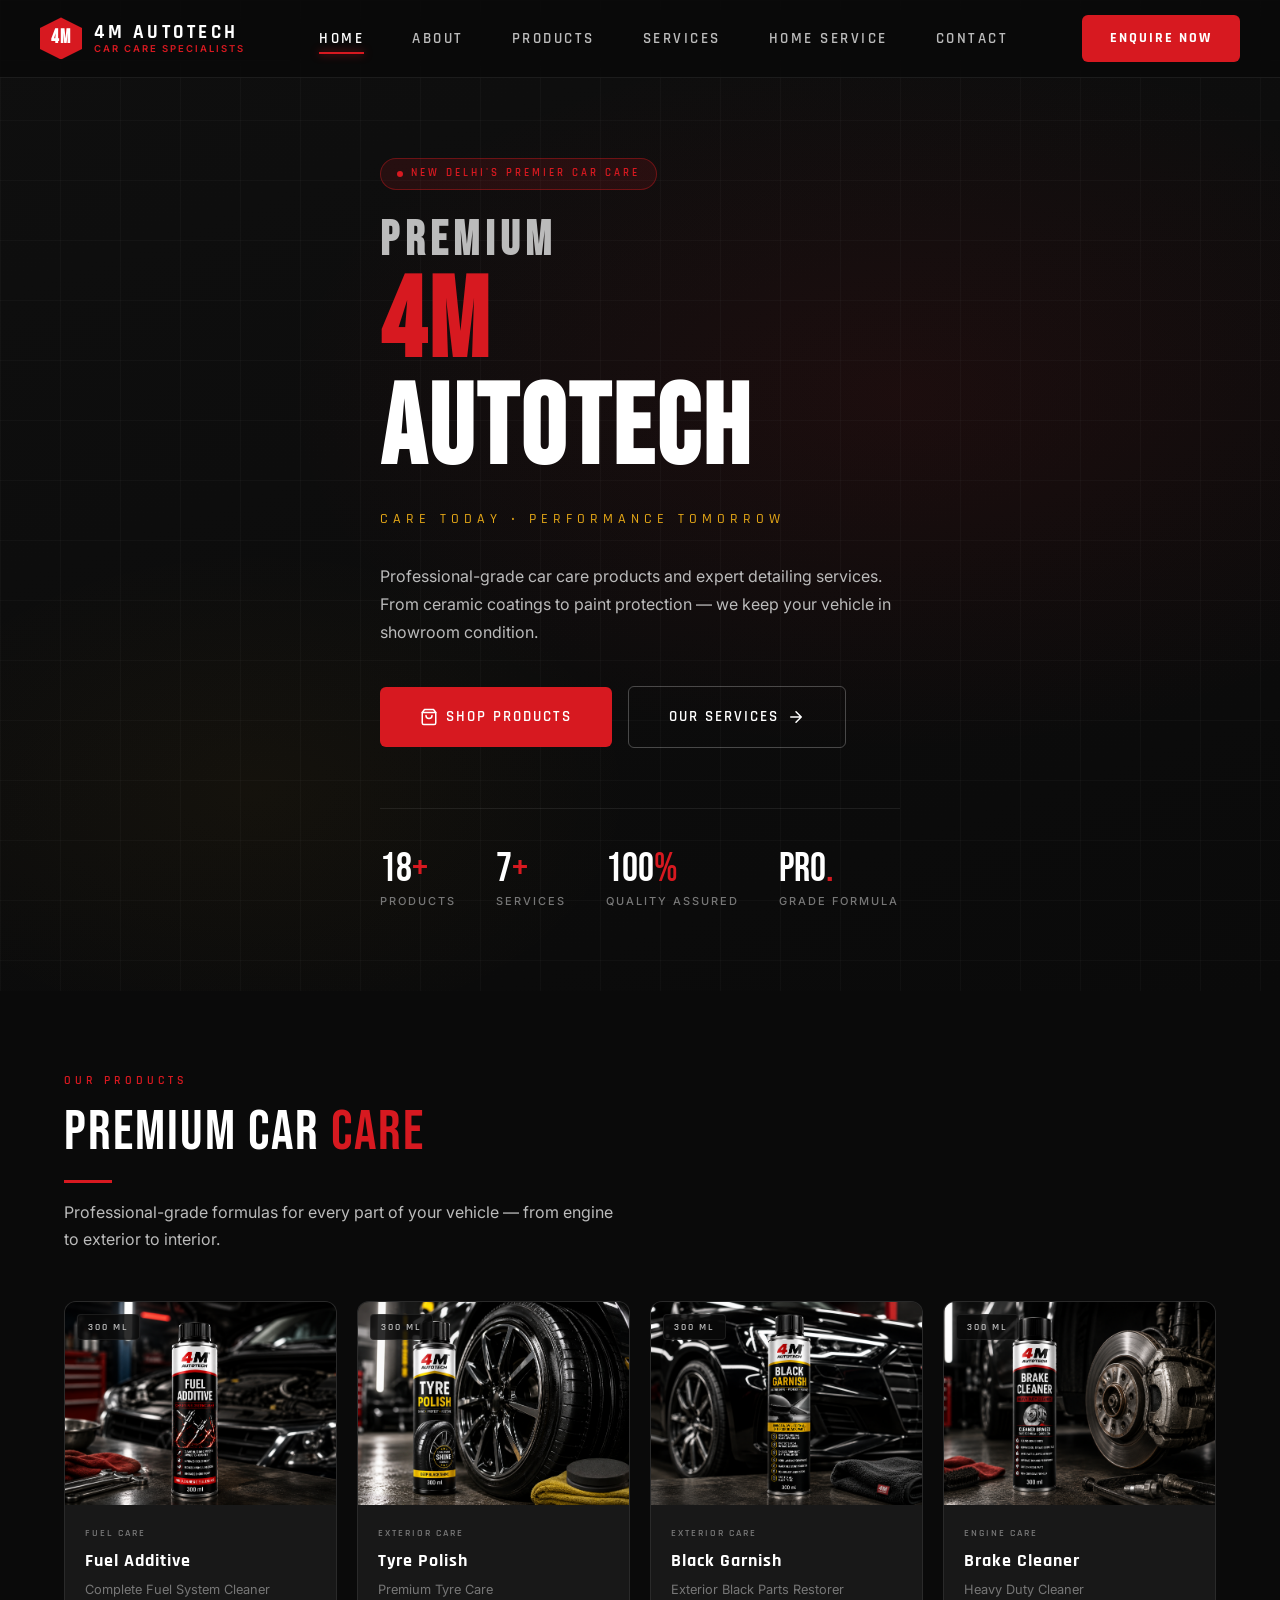
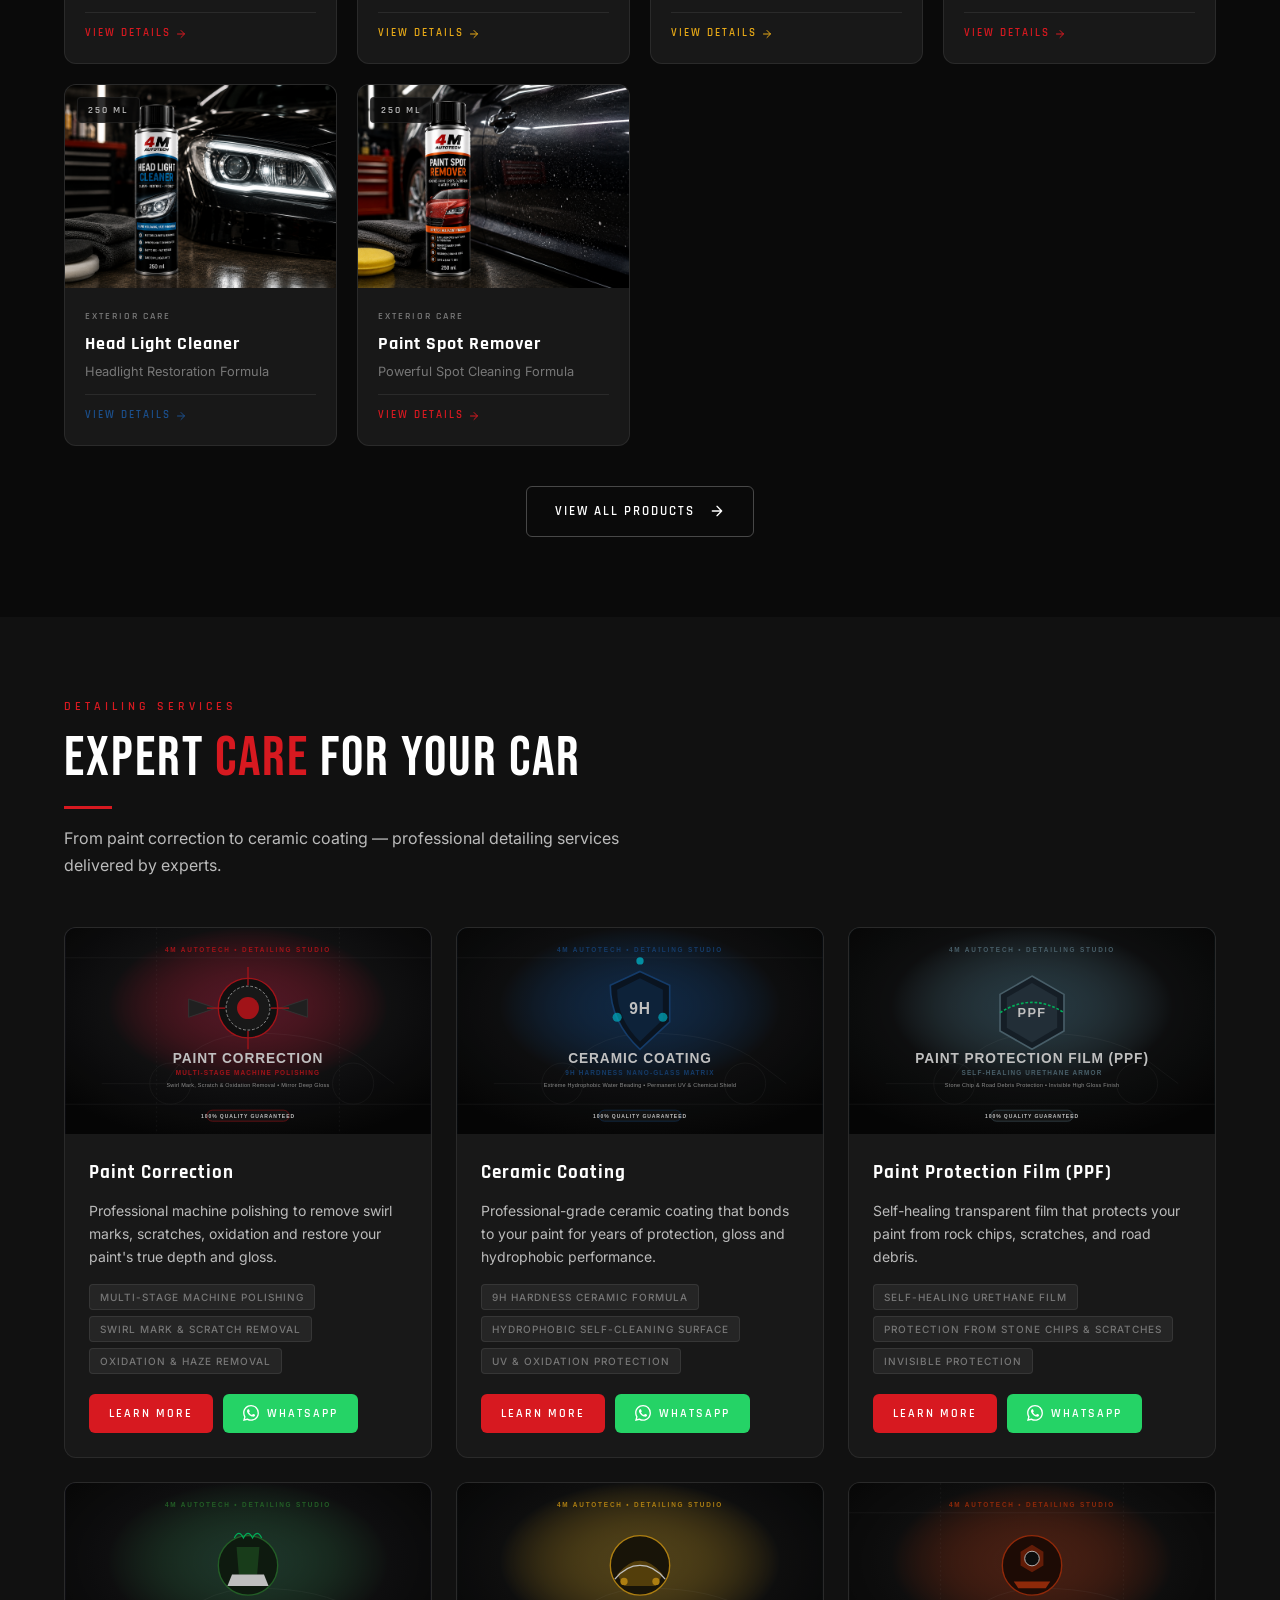
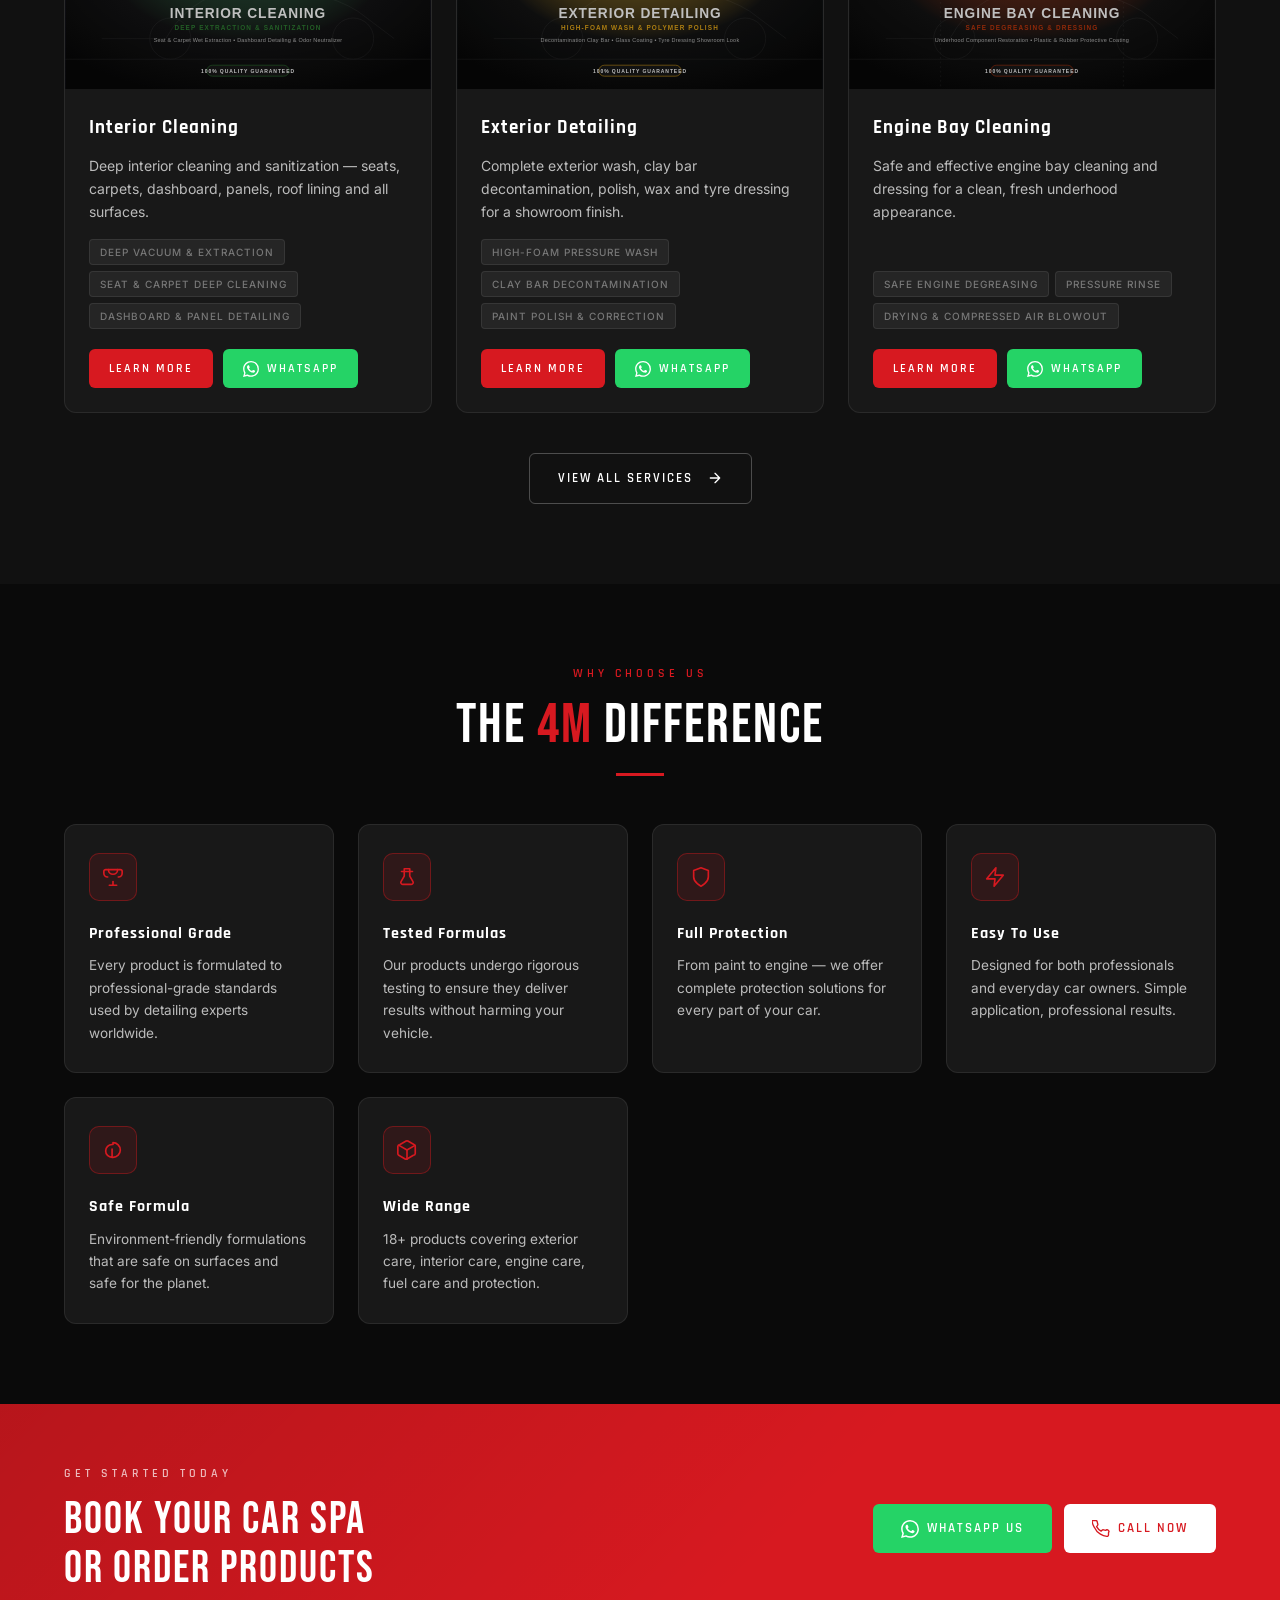
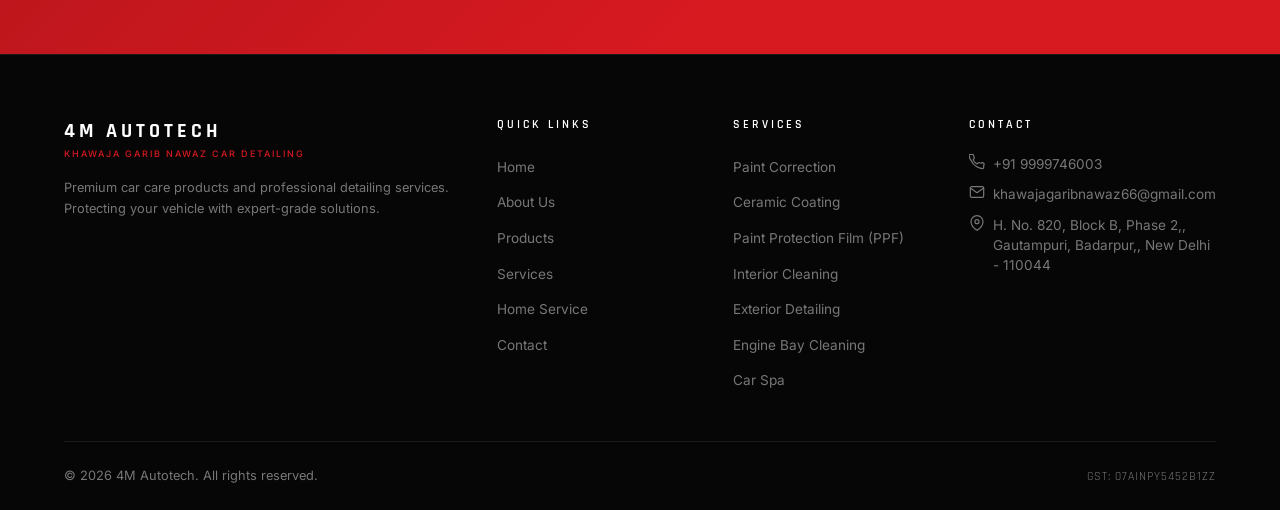
==== commit 1c5a0c19: "Restore genuine product photos and wire up new products" ====
--- a/index.html
+++ b/index.html
@@ -27,6 +27,7 @@
                     <li><a href="about.html" class="nav__link" id="nav-about">About</a></li>
                     <li><a href="products.html" class="nav__link" id="nav-products">Products</a></li>
                     <li><a href="services.html" class="nav__link" id="nav-services">Services</a></li>
+                    <li><a href="home-service.html" class="nav__link" id="nav-home-service">Home Service</a></li>
                     <li><a href="contact.html" class="nav__link" id="nav-contact">Contact</a></li>
                 </ul>
                 <a href="contact.html" class="nav__cta" id="nav-enquire">Enquire Now</a>
@@ -40,6 +41,7 @@
             <a href="about.html" class="nav__link" id="mob-about">About</a>
             <a href="products.html" class="nav__link" id="mob-products">Products</a>
             <a href="services.html" class="nav__link" id="mob-services">Services</a>
+            <a href="home-service.html" class="nav__link" id="mob-home-service">Home Service</a>
             <a href="contact.html" class="nav__link" id="mob-contact">Contact</a>
             <a href="contact.html" class="btn btn--primary btn--sm" id="mob-enquire">Enquire Now</a>
         </div>
@@ -197,6 +199,7 @@
                         <li><a href="about.html" class="footer__link">About Us</a></li>
                         <li><a href="products.html" class="footer__link">Products</a></li>
                         <li><a href="services.html" class="footer__link">Services</a></li>
+                        <li><a href="home-service.html" class="footer__link">Home Service</a></li>
                         <li><a href="contact.html" class="footer__link">Contact</a></li>
                     </ul>
                 </div>
@@ -258,8 +261,7 @@
                     <div class="product-card__name">${p.name}</div>
                     <div class="product-card__subtitle">${p.subtitle}</div>
                     <div class="product-card__footer">
-                        <div class="product-card__price">${p.mrp || '<span class="coming-soon">Enquire for price</span>'}</div>
-                        <a href="products.html?product=${p.id}" class="product-card__cta" style="color:${p.accentColor}">Details
+                        <a href="products.html?product=${p.id}" class="product-card__cta" style="color:${p.accentColor}">View Details
                             <svg style="width:12px;height:12px" viewBox="0 0 24 24" fill="none" stroke="currentColor" stroke-width="2" stroke-linecap="round" stroke-linejoin="round"><path d="M5 12h14M12 5l7 7-7 7"/></svg>
                         </a>
                     </div>
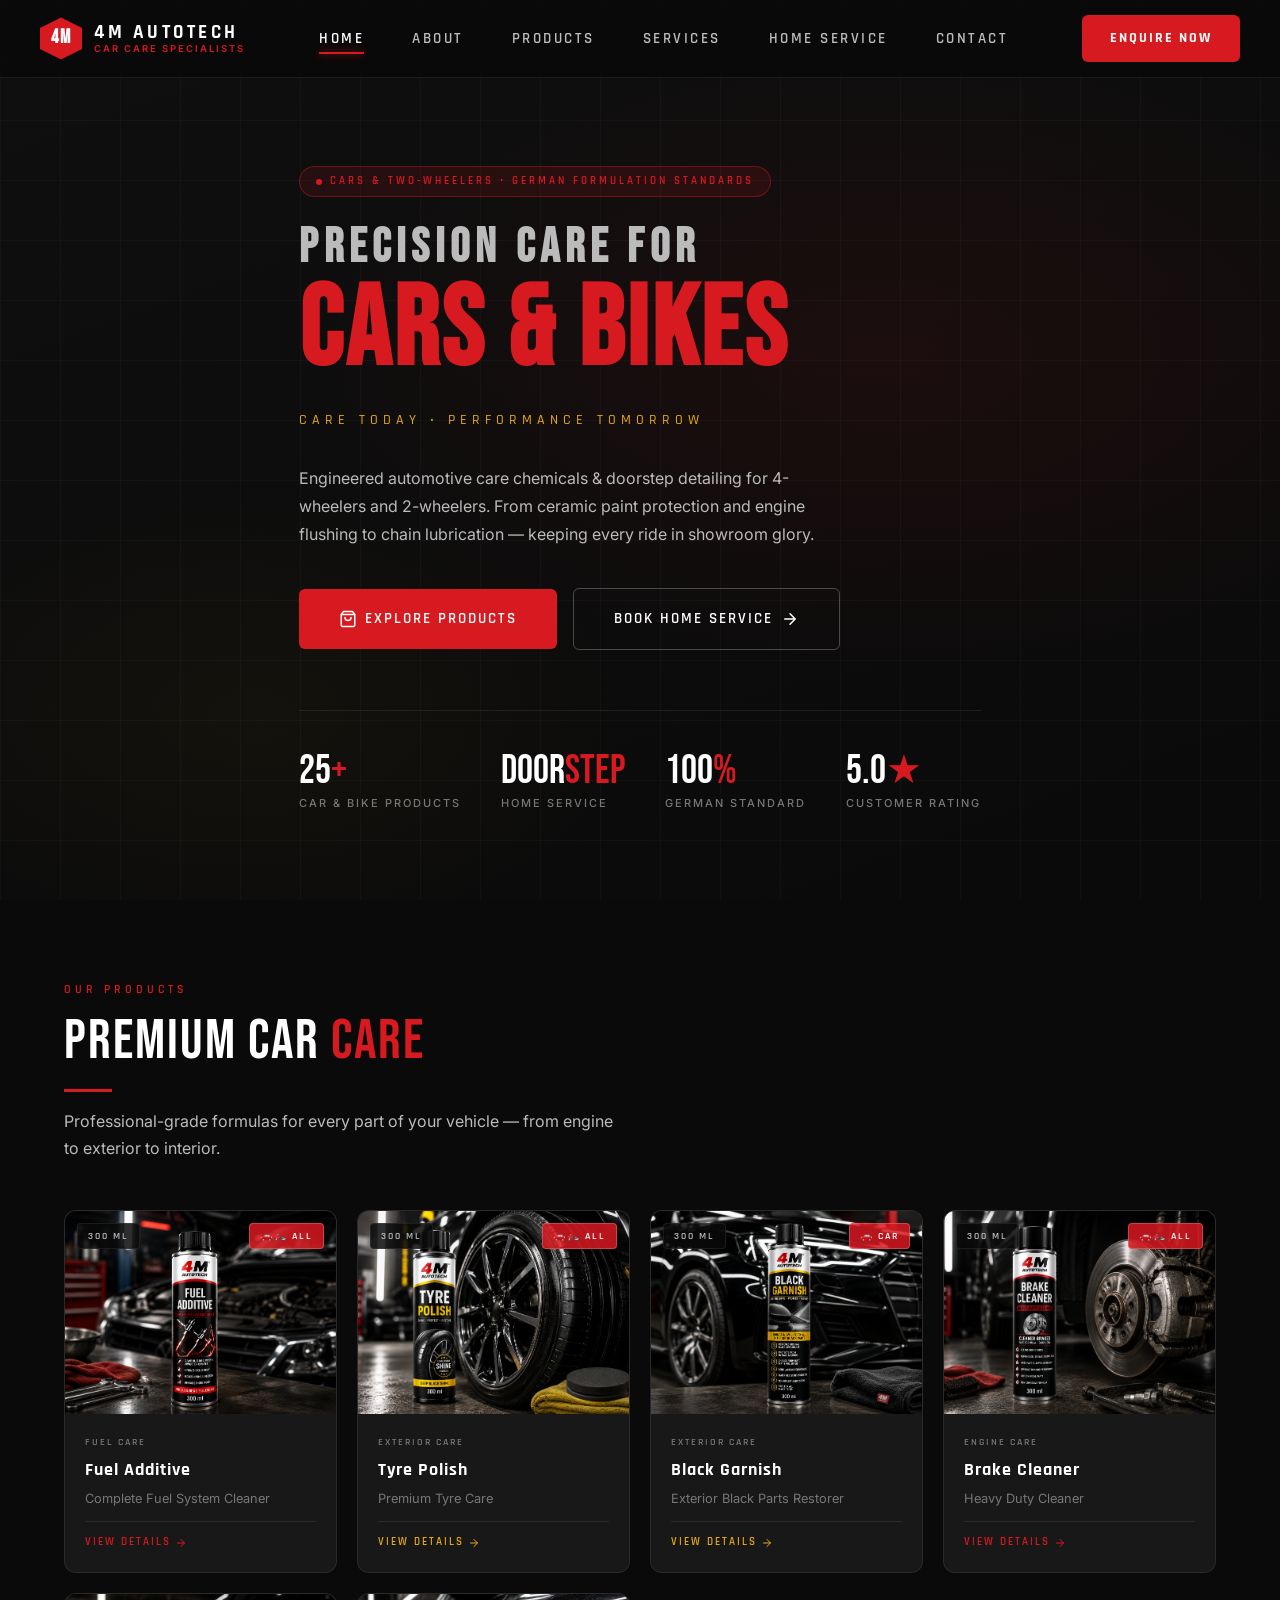
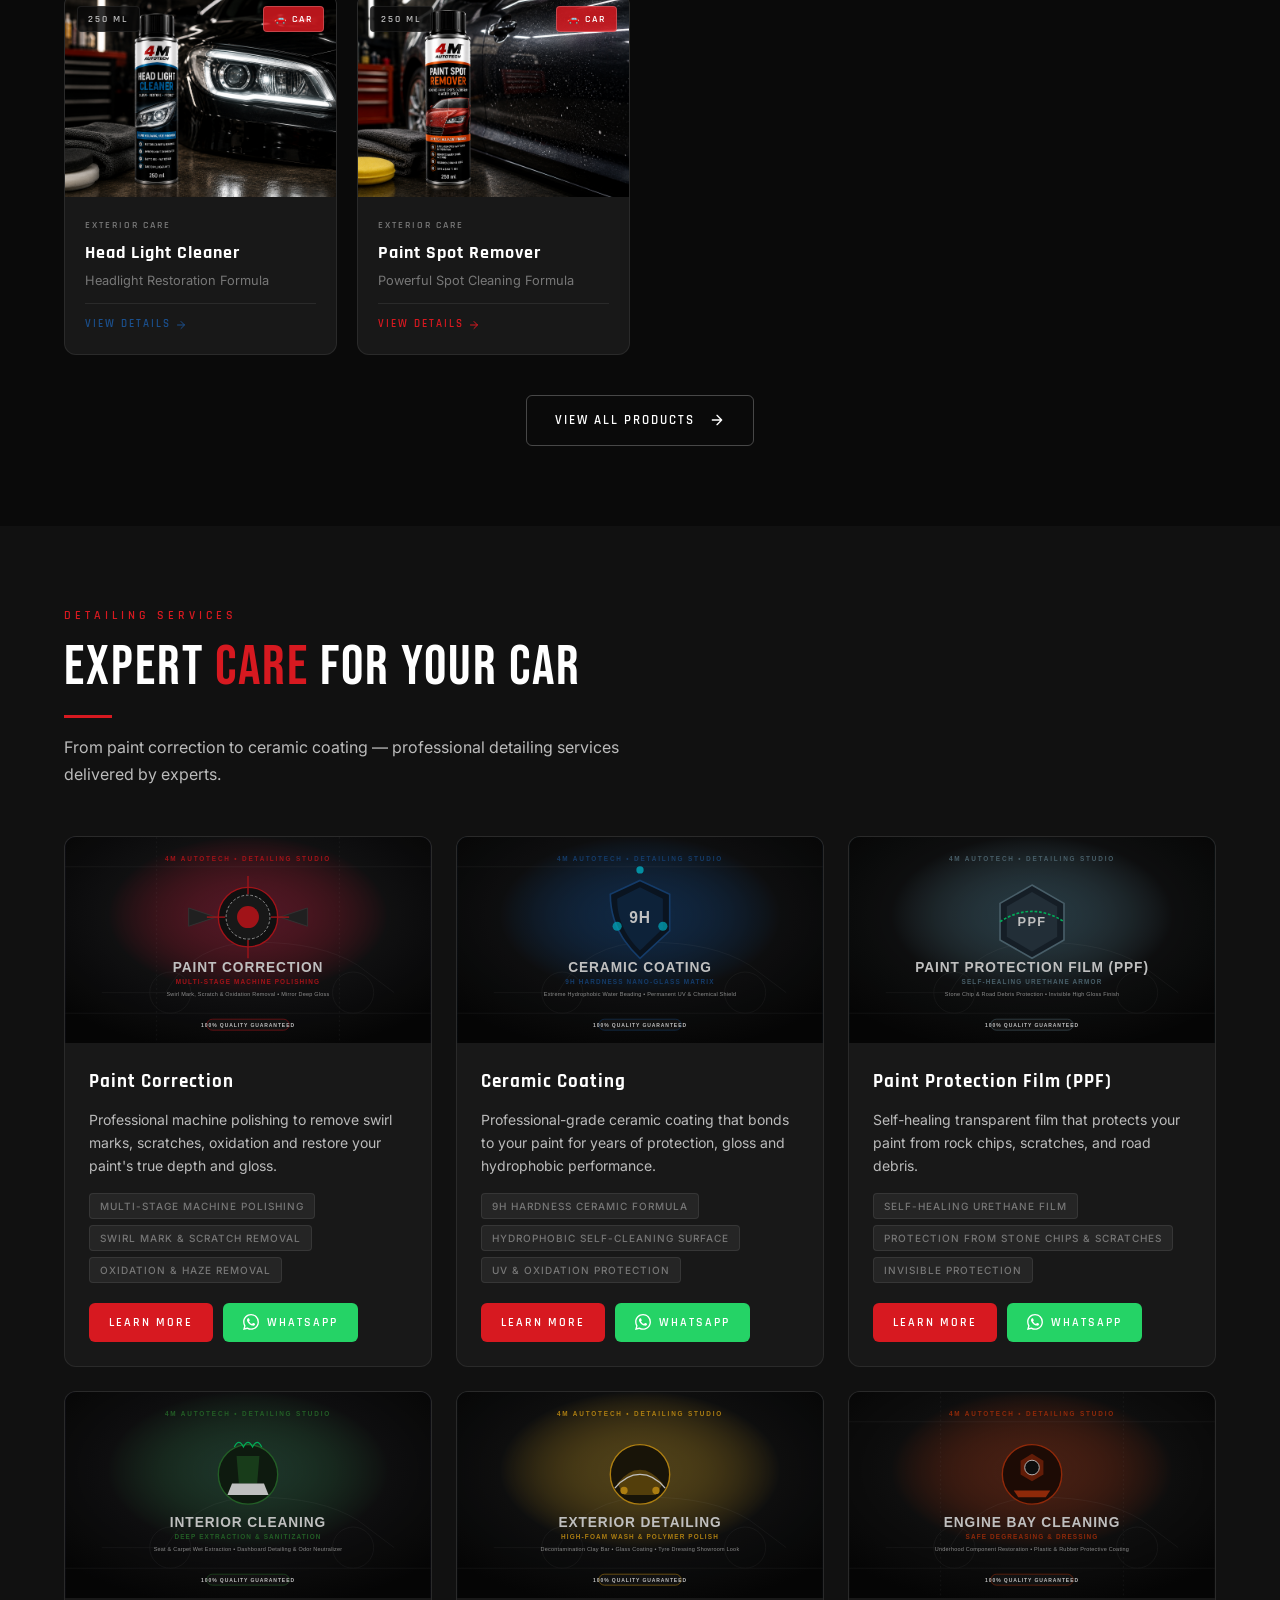
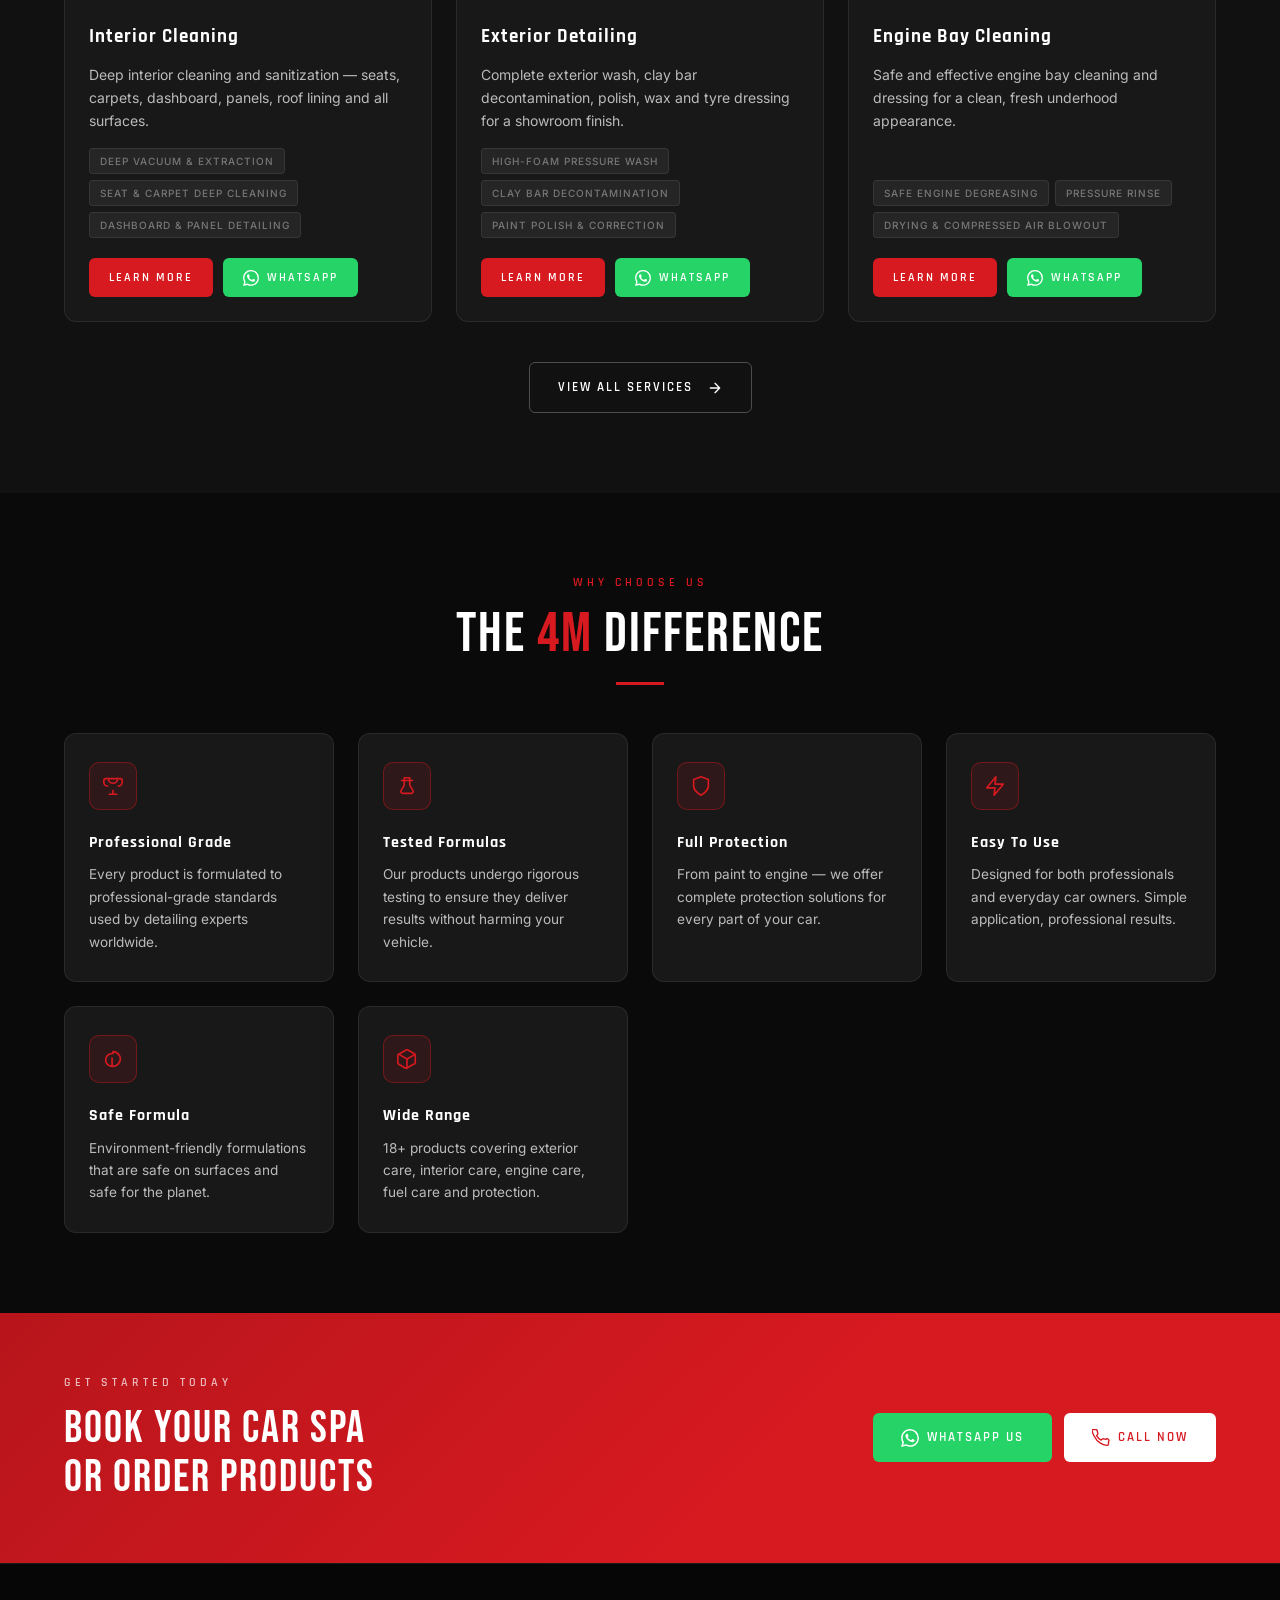
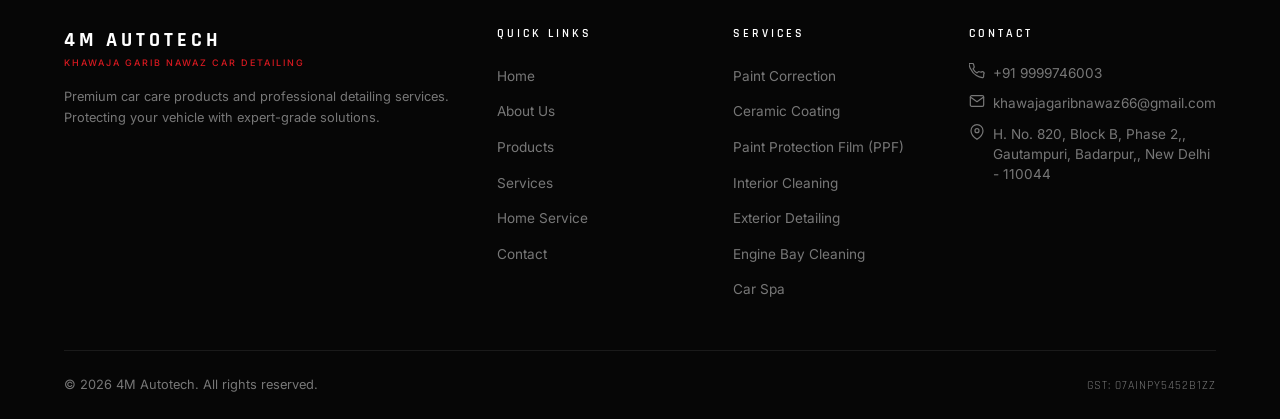
==== commit cf0b7985: "Add dual-vehicle (Cars & Bikes) categorization, clean hero section, and 8 new bike products" ====
--- a/index.html
+++ b/index.html
@@ -54,44 +54,43 @@
         <div class="hero__content container">
             <div class="hero__badge">
                 <span class="hero__badge-dot"></span>
-                New Delhi's Premier Car Care
+                Cars &amp; Two-Wheelers • German Formulation Standards
             </div>
             <h1 class="hero__title">
-                <span class="small">Premium</span>
-                <em>4M</em>
-                Autotech
+                <span class="small">Precision Care For</span>
+                <em>Cars &amp; Bikes</em>
             </h1>
             <p class="hero__tagline" id="hero-tagline"></p>
             <p class="hero__desc">
-                Professional-grade car care products and expert detailing services.
-                From ceramic coatings to paint protection — we keep your vehicle in showroom condition.
+                Engineered automotive care chemicals &amp; doorstep detailing for 4-wheelers and 2-wheelers.
+                From ceramic paint protection and engine flushing to chain lubrication — keeping every ride in showroom glory.
             </p>
             <div class="hero__actions">
                 <a href="products.html" class="btn btn--primary btn--lg" id="hero-products-btn">
                     <svg class="btn__icon" viewBox="0 0 24 24" fill="none" stroke="currentColor" stroke-width="2" stroke-linecap="round" stroke-linejoin="round"><path d="M6 2L3 6v14a2 2 0 002 2h14a2 2 0 002-2V6l-3-4z"/><line x1="3" y1="6" x2="21" y2="6"/><path d="M16 10a4 4 0 01-8 0"/></svg>
-                    Shop Products
-                </a>
-                <a href="services.html" class="btn btn--outline btn--lg" id="hero-services-btn">
-                    Our Services
+                    Explore Products
+                </a>
+                <a href="home-service.html" class="btn btn--outline btn--lg" id="hero-homeservice-btn">
+                    Book Home Service
                     <svg class="btn__icon" viewBox="0 0 24 24" fill="none" stroke="currentColor" stroke-width="2" stroke-linecap="round" stroke-linejoin="round"><path d="M5 12h14M12 5l7 7-7 7"/></svg>
                 </a>
             </div>
             <div class="hero__stats">
                 <div class="hero__stat" id="stat-products">
-                    <div class="hero__stat-num">18<span>+</span></div>
-                    <div class="hero__stat-label">Products</div>
+                    <div class="hero__stat-num">25<span>+</span></div>
+                    <div class="hero__stat-label">Car &amp; Bike Products</div>
                 </div>
                 <div class="hero__stat" id="stat-services">
-                    <div class="hero__stat-num">7<span>+</span></div>
-                    <div class="hero__stat-label">Services</div>
+                    <div class="hero__stat-num">Door<span>step</span></div>
+                    <div class="hero__stat-label">Home Service</div>
                 </div>
                 <div class="hero__stat" id="stat-quality">
                     <div class="hero__stat-num">100<span>%</span></div>
-                    <div class="hero__stat-label">Quality Assured</div>
+                    <div class="hero__stat-label">German Standard</div>
                 </div>
                 <div class="hero__stat" id="stat-warranty">
-                    <div class="hero__stat-num">Pro<span>.</span></div>
-                    <div class="hero__stat-label">Grade Formula</div>
+                    <div class="hero__stat-num">5.0<span>★</span></div>
+                    <div class="hero__stat-label">Customer Rating</div>
                 </div>
             </div>
         </div>
@@ -255,6 +254,9 @@
                     <img src="${p.image}" alt="${p.name}" onerror="this.style.display='none';this.parentElement.querySelector('.product-card__image-placeholder').style.display='flex'">
                     <div class="product-card__image-placeholder" style="display:none;background:${p.imagePlaceholder}22;color:${p.accentColor}">${p.name.substring(0,2).toUpperCase()}</div>
                     ${p.size ? `<span class="product-card__badge">${p.size}</span>` : ''}
+                    <span class="product-card__badge" style="right:12px;left:auto;background:rgba(215,25,32,0.85);color:#fff;border-color:rgba(255,255,255,0.2)">
+                        ${p.vehicleType === 'bike' ? '🏍️ BIKE' : (p.vehicleType === 'car' ? '🚗 CAR' : '🚗🏍️ ALL')}
+                    </span>
                 </div>
                 <div class="product-card__body">
                     <div class="product-card__category">${p.categoryLabel}</div>
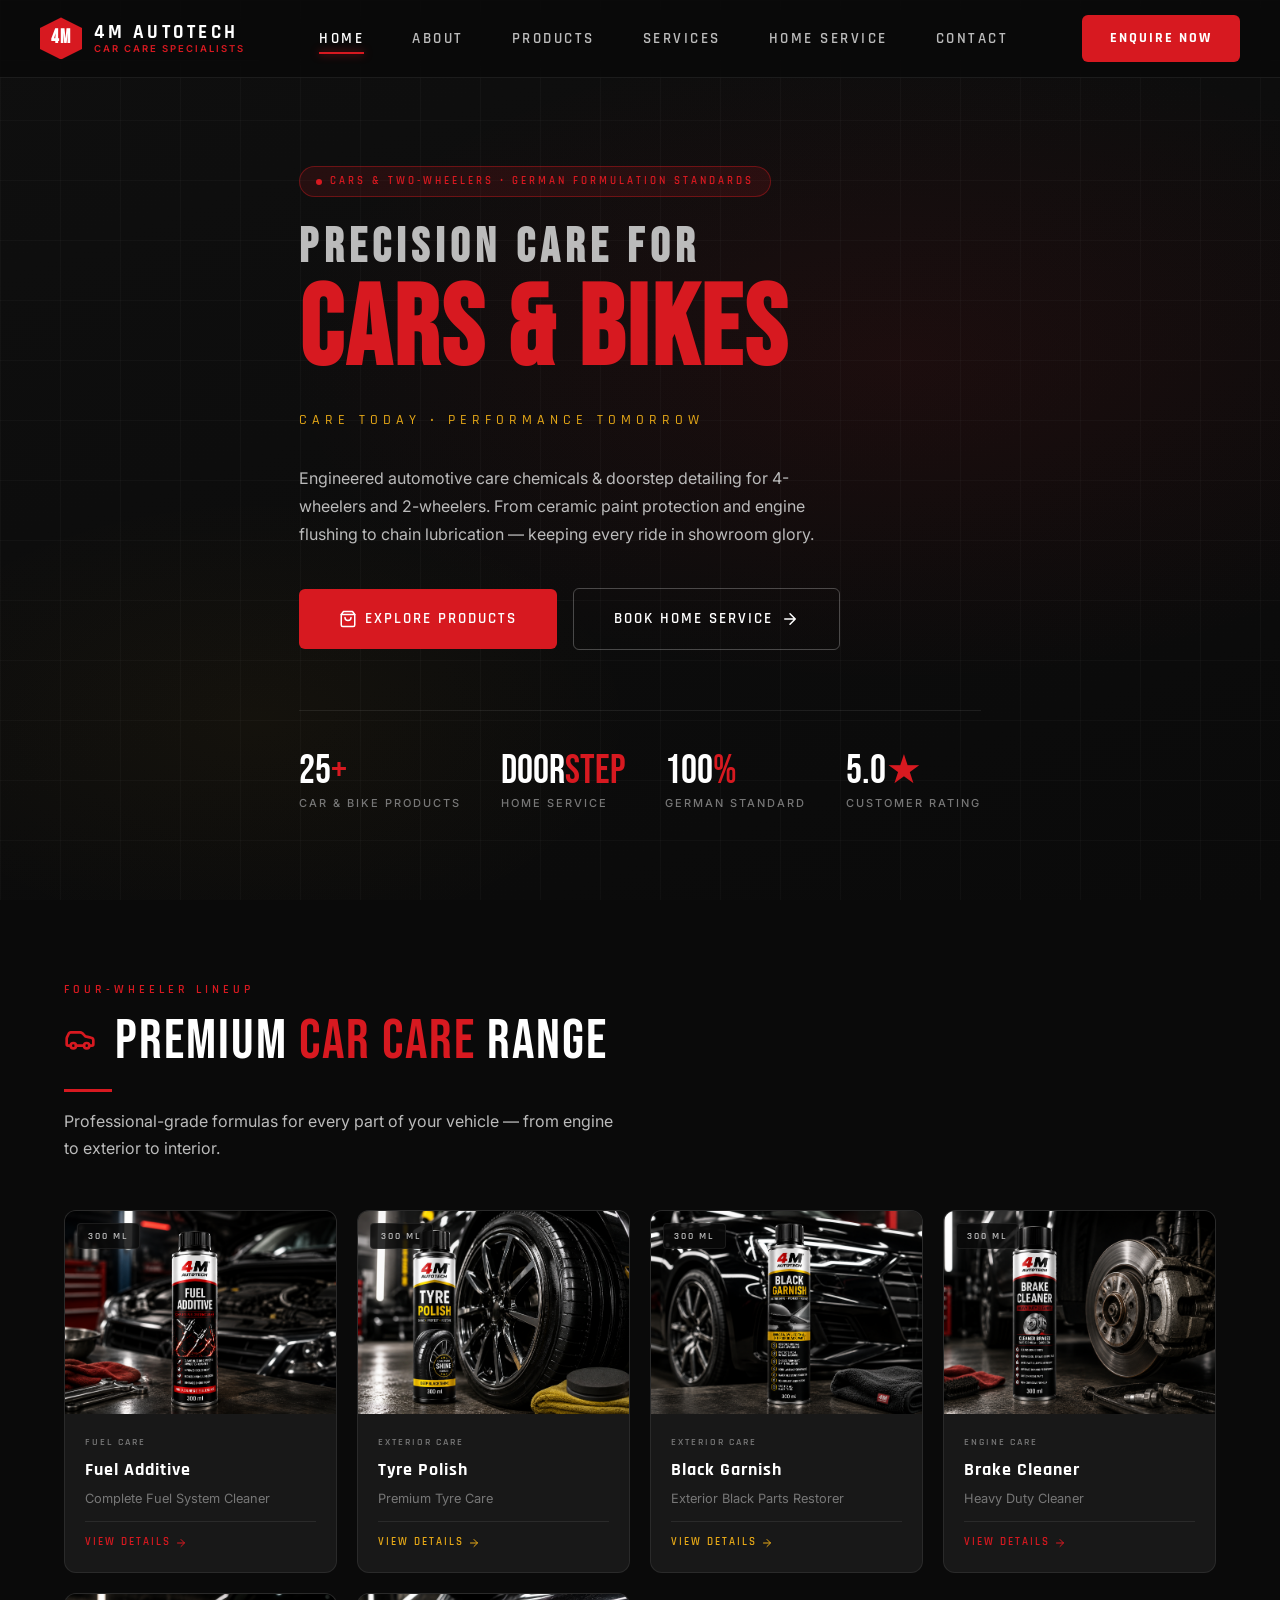
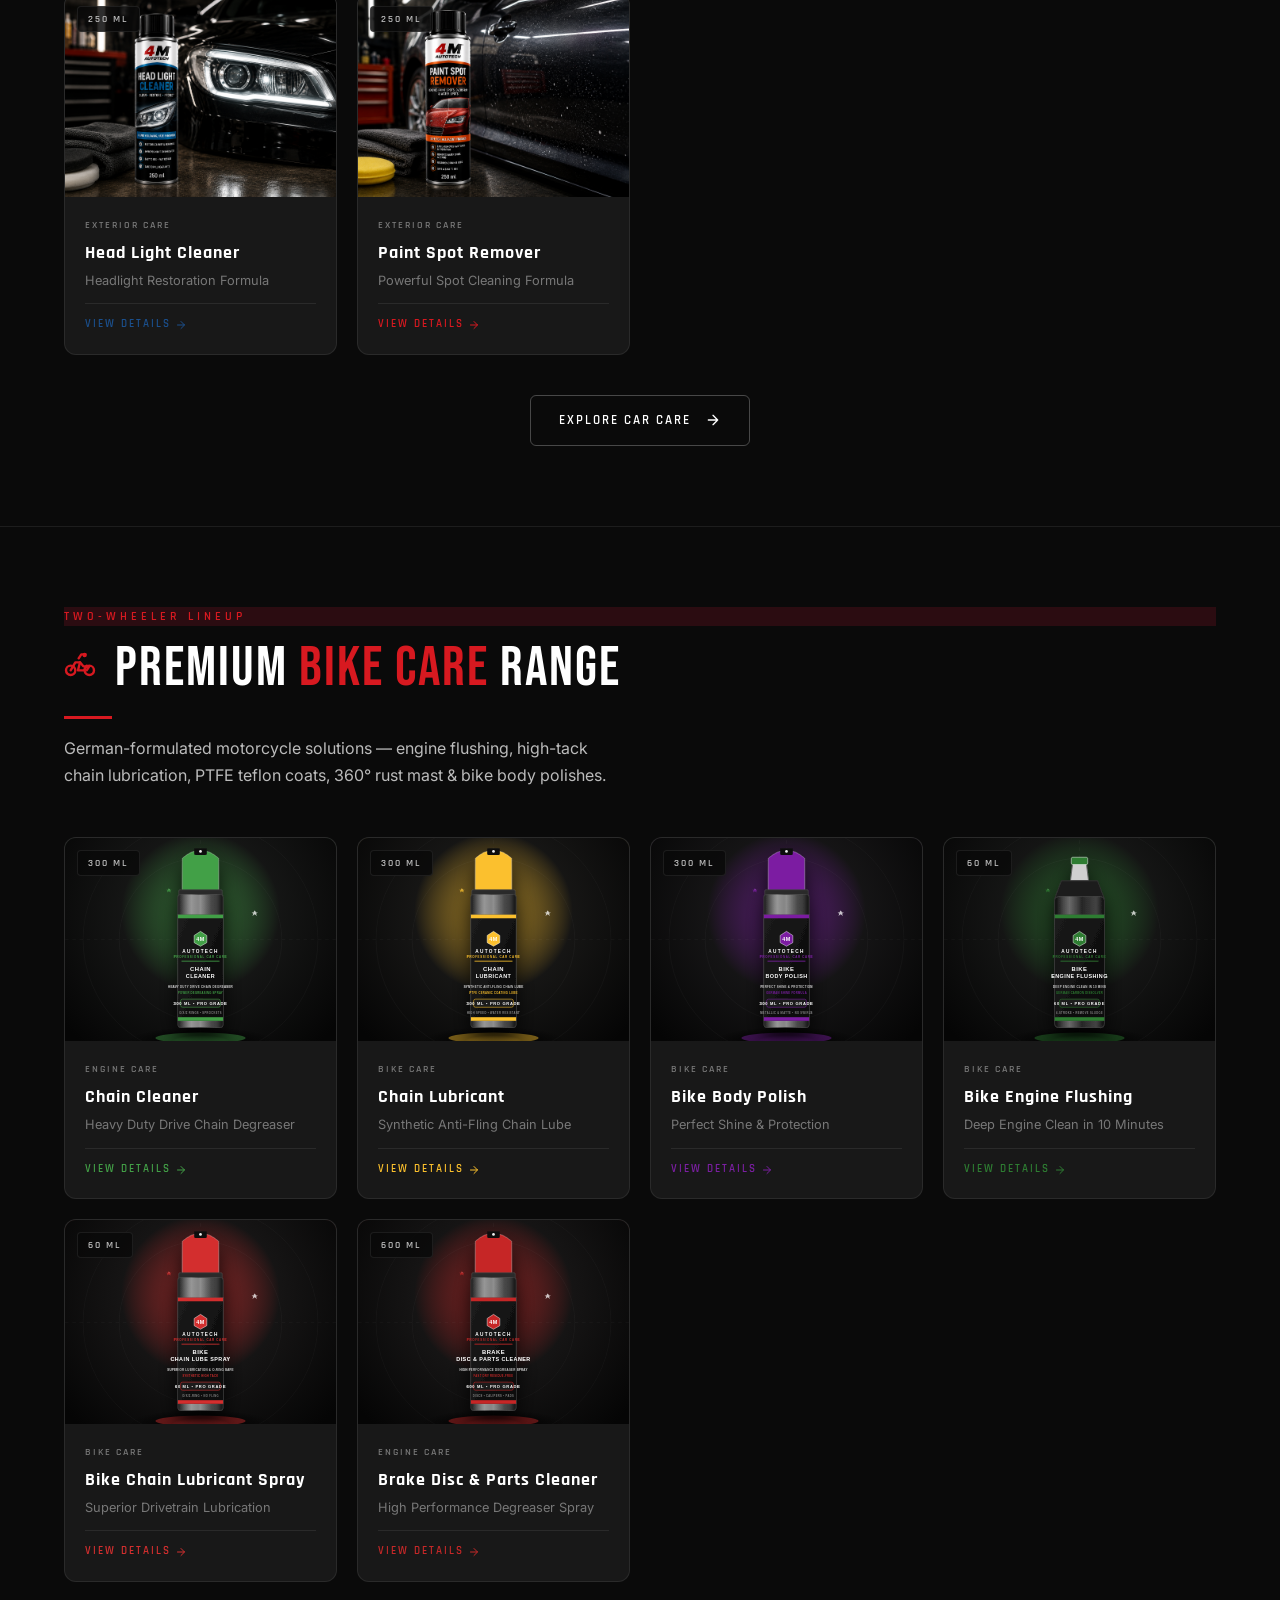
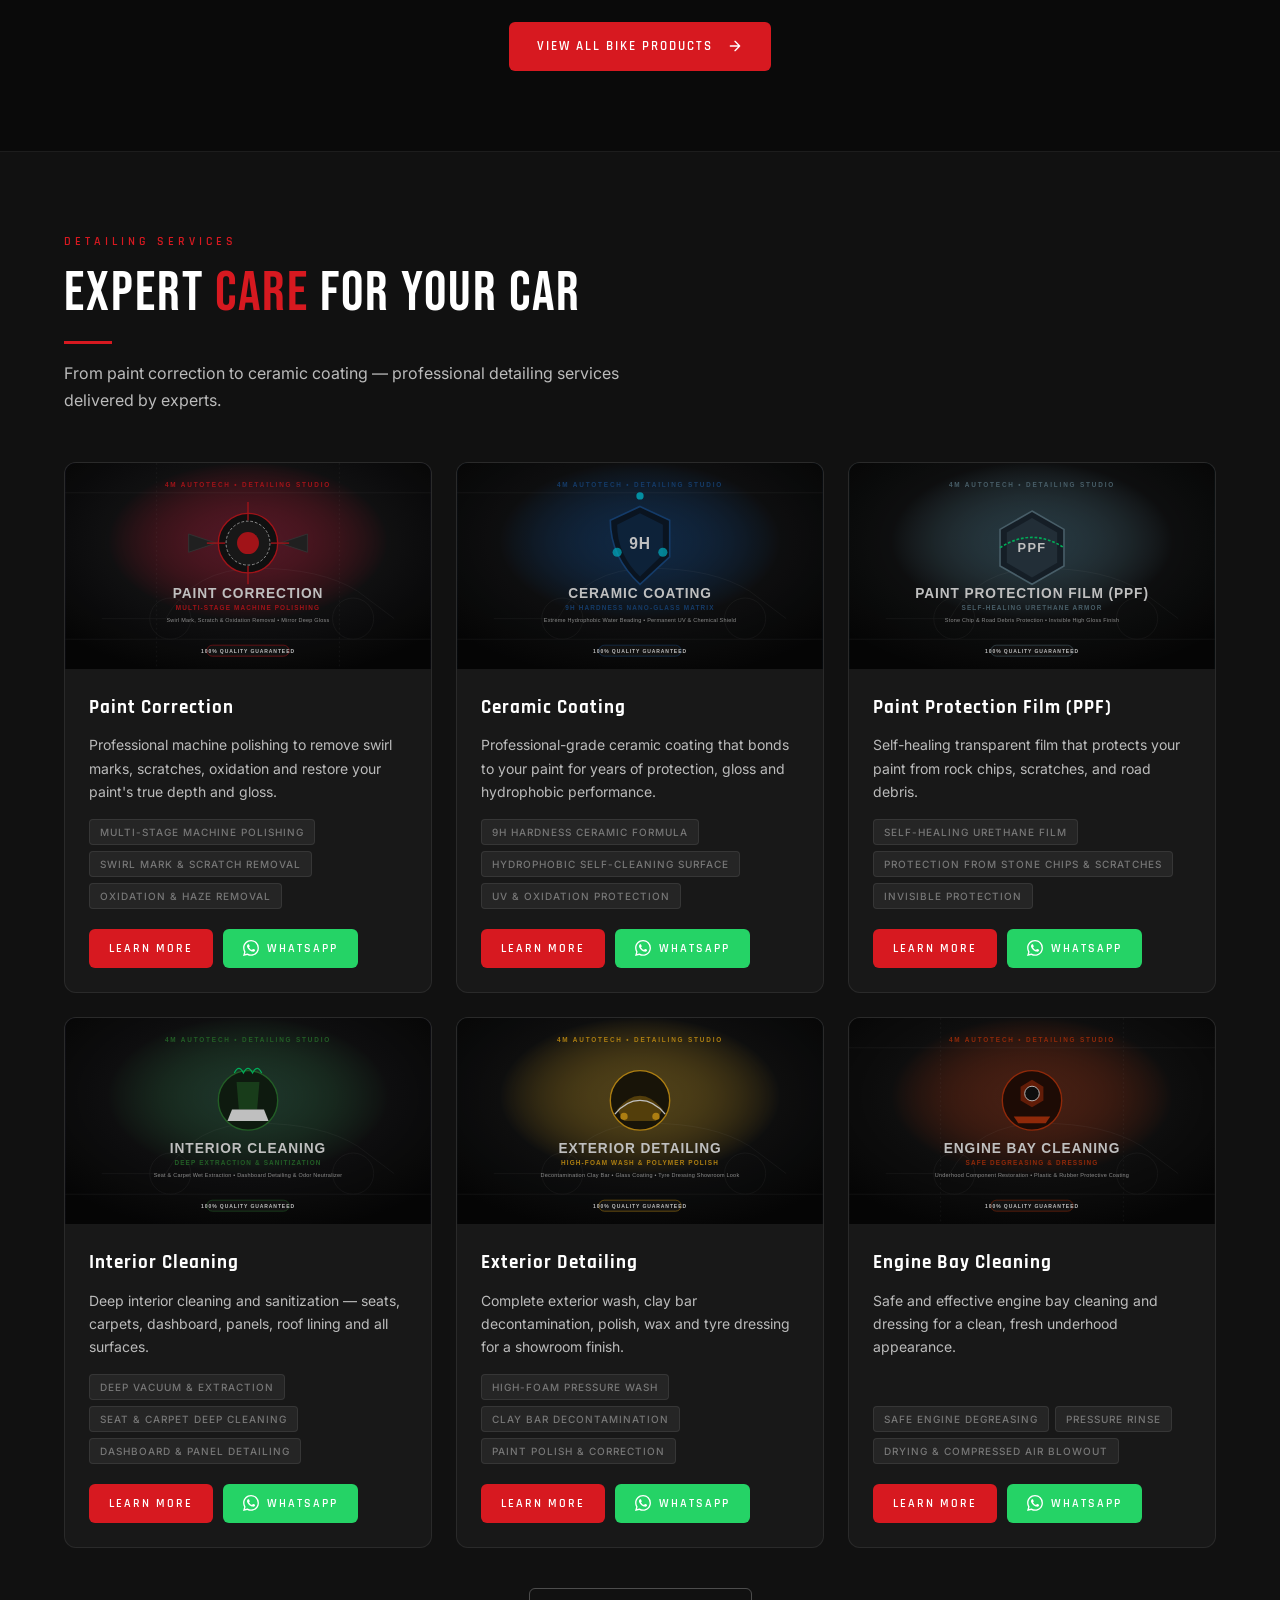
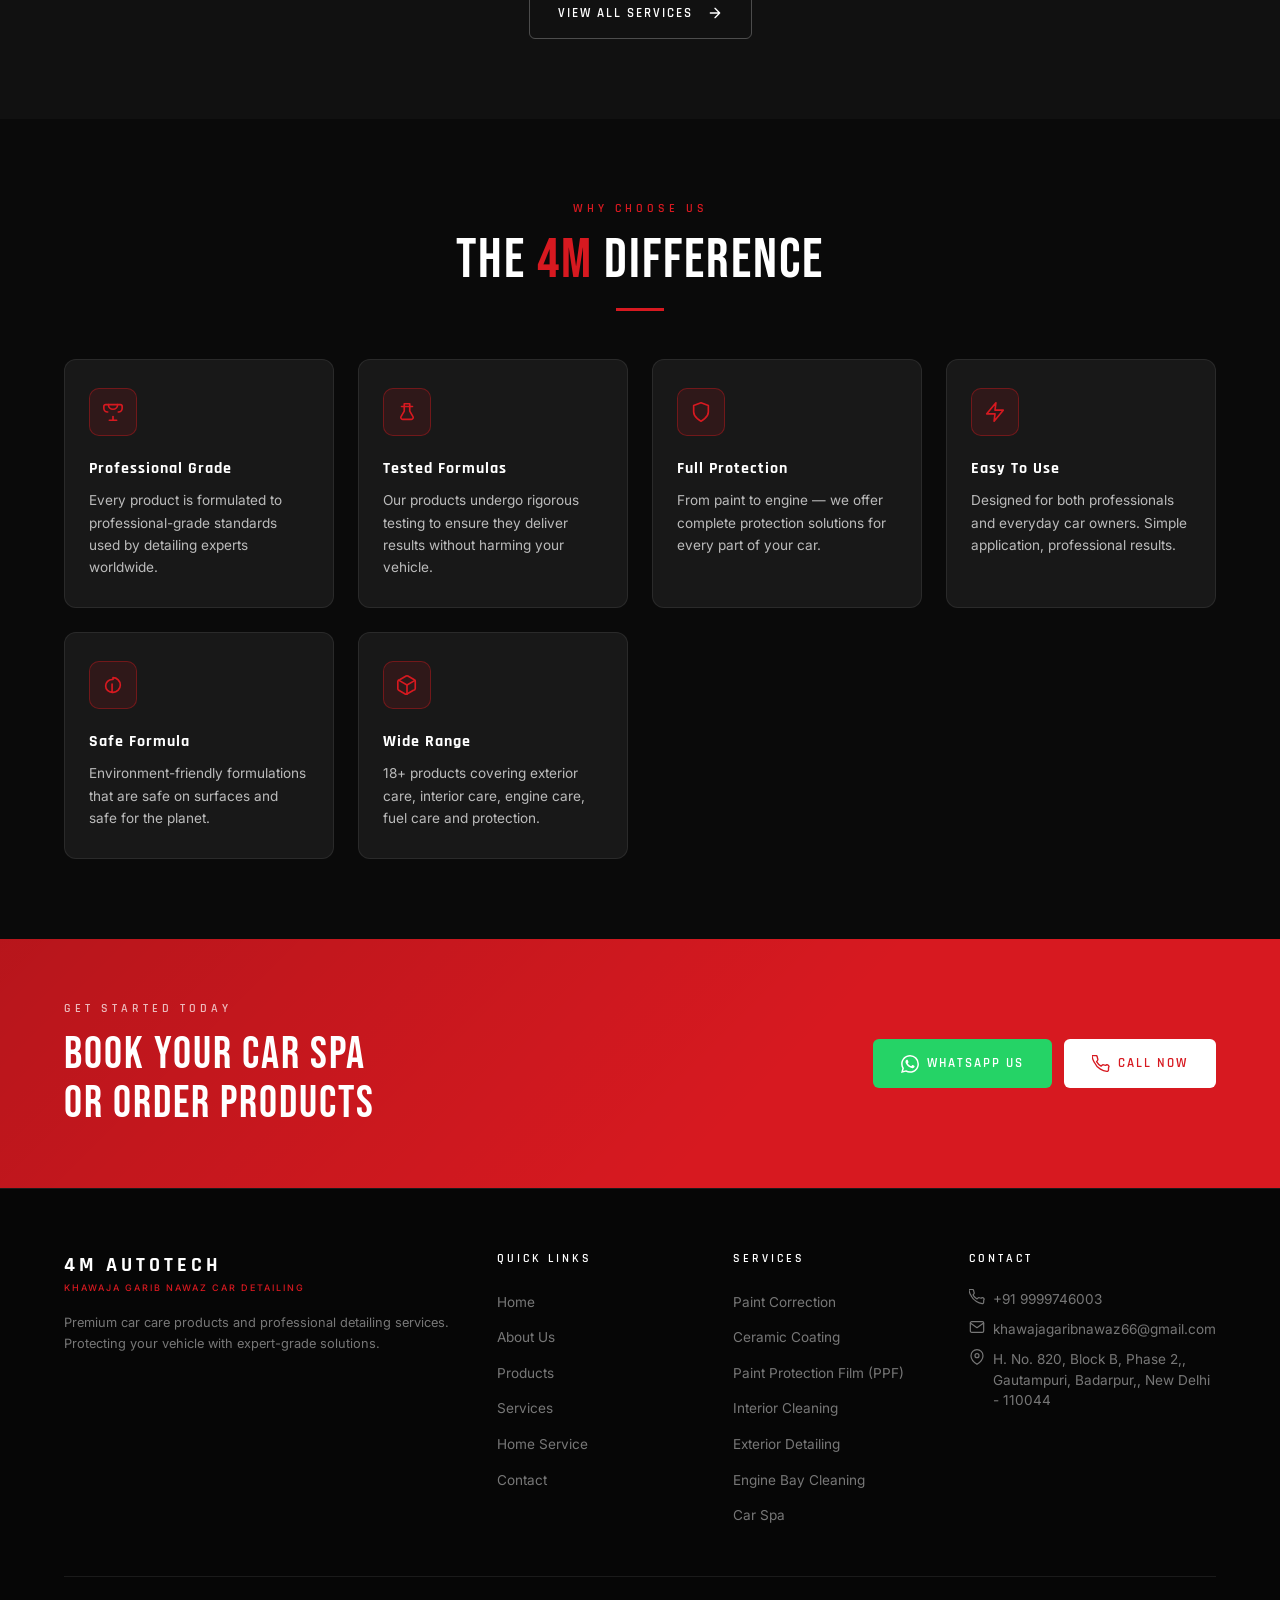
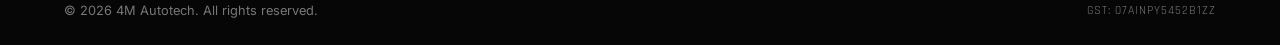
==== commit 9442e03f: "bike section" ====
--- a/index.html
+++ b/index.html
@@ -100,8 +100,13 @@
     <section class="section" id="products-section">
         <div class="container">
             <div class="section-header fade-in">
-                <span class="section-label">Our Products</span>
-                <h2 class="section-title">Premium Car <span>Care</span></h2>
+                <span class="section-label">Four-Wheeler Lineup</span>
+                <h2 class="section-title">
+                    <span style="color:var(--red);display:inline-flex;vertical-align:middle;margin-right:8px;">
+                        <svg viewBox="0 0 24 24" width="32" height="32" fill="none" stroke="currentColor" stroke-width="2" stroke-linecap="round" stroke-linejoin="round"><path d="M19 17h2c.6 0 1-.4 1-1v-3c0-.9-.7-1.7-1.5-1.9C18.7 10.6 16 10 16 10s-1.3-1.4-2.2-2.3c-.5-.4-1.1-.7-1.8-.7H5c-.6 0-1.1.4-1.4.9l-1.4 2.9C2.1 11.2 2 11.6 2 12v4c0 .6.4 1 1 1h2"/><circle cx="7" cy="17" r="2"/><path d="M9 17h6"/><circle cx="17" cy="17" r="2"/></svg>
+                    </span>
+                    Premium <span>Car Care</span> Range
+                </h2>
                 <div class="divider"></div>
                 <p class="section-subtitle">
                     Professional-grade formulas for every part of your vehicle — from engine to exterior to interior.
@@ -111,7 +116,34 @@
                 <!-- Rendered by JS -->
             </div>
             <div style="text-align:center; margin-top:40px;">
-                <a href="products.html" class="btn btn--outline" id="view-all-products">View All Products
+                <a href="products.html?category=car-care" class="btn btn--outline" id="view-car-products">Explore Car Care
+                    <svg style="width:16px;height:16px;margin-left:6px" viewBox="0 0 24 24" fill="none" stroke="currentColor" stroke-width="2" stroke-linecap="round" stroke-linejoin="round"><path d="M5 12h14M12 5l7 7-7 7"/></svg>
+                </a>
+            </div>
+        </div>
+    </section>
+
+    <!-- ====== DEDICATED BIKE CARE SECTION ====== -->
+    <section class="section" style="background: linear-gradient(180deg, var(--bg) 0%, var(--surface) 100%); border-top: 1px solid var(--border); border-bottom: 1px solid var(--border);" id="bike-products-section">
+        <div class="container">
+            <div class="section-header fade-in">
+                <span class="section-label" style="background:rgba(227,24,55,0.15);color:var(--red);">Two-Wheeler Lineup</span>
+                <h2 class="section-title">
+                    <span style="color:var(--red);display:inline-flex;vertical-align:middle;margin-right:8px;">
+                        <svg viewBox="0 0 24 24" width="32" height="32" fill="none" stroke="currentColor" stroke-width="1.8" stroke-linecap="round" stroke-linejoin="round"><circle cx="5" cy="16" r="3.5"/><circle cx="19" cy="16" r="3.5"/><path d="M5 16l3.5-6h3.5l2.5 3h4.5l-2 3"/><path d="M11 7l2-3h3"/><path d="M12 10l-1.5 6h4.5l2-3.5"/><circle cx="15.5" cy="4.5" r="0.75" fill="currentColor"/></svg>
+                    </span>
+                    Premium <span>Bike Care</span> Range
+                </h2>
+                <div class="divider"></div>
+                <p class="section-subtitle">
+                    German-formulated motorcycle solutions — engine flushing, high-tack chain lubrication, PTFE teflon coats, 360° rust mast &amp; bike body polishes.
+                </p>
+            </div>
+            <div class="products-grid" id="home-bike-products-grid">
+                <!-- Rendered by JS -->
+            </div>
+            <div style="text-align:center; margin-top:40px;">
+                <a href="products.html?category=bike-care" class="btn btn--primary" id="view-all-bike-products">View All Bike Products
                     <svg style="width:16px;height:16px;margin-left:6px" viewBox="0 0 24 24" fill="none" stroke="currentColor" stroke-width="2" stroke-linecap="round" stroke-linejoin="round"><path d="M5 12h14M12 5l7 7-7 7"/></svg>
                 </a>
             </div>
@@ -244,9 +276,10 @@
         document.getElementById('cta-whatsapp').href = whatsappUrl(SITE_CONFIG.waMessages.general);
         document.getElementById('cta-call').href = callUrl();
 
-        // ---- FEATURED PRODUCTS (first 6) ----
+        // ---- FEATURED CAR PRODUCTS ----
         const prodGrid = document.getElementById('home-products-grid');
-        PRODUCTS.slice(0, 6).forEach(p => {
+        const carProducts = PRODUCTS.filter(p => p.vehicleType === 'car' || p.vehicleType === 'both').slice(0, 6);
+        carProducts.forEach(p => {
             const el = document.createElement('div');
             el.className = 'product-card fade-in';
             el.innerHTML = `
@@ -254,9 +287,6 @@
                     <img src="${p.image}" alt="${p.name}" onerror="this.style.display='none';this.parentElement.querySelector('.product-card__image-placeholder').style.display='flex'">
                     <div class="product-card__image-placeholder" style="display:none;background:${p.imagePlaceholder}22;color:${p.accentColor}">${p.name.substring(0,2).toUpperCase()}</div>
                     ${p.size ? `<span class="product-card__badge">${p.size}</span>` : ''}
-                    <span class="product-card__badge" style="right:12px;left:auto;background:rgba(215,25,32,0.85);color:#fff;border-color:rgba(255,255,255,0.2)">
-                        ${p.vehicleType === 'bike' ? '🏍️ BIKE' : (p.vehicleType === 'car' ? '🚗 CAR' : '🚗🏍️ ALL')}
-                    </span>
                 </div>
                 <div class="product-card__body">
                     <div class="product-card__category">${p.categoryLabel}</div>
@@ -270,6 +300,32 @@
                 </div>
             `;
             prodGrid.appendChild(el);
+        });
+
+        // ---- FEATURED BIKE PRODUCTS ----
+        const bikeGrid = document.getElementById('home-bike-products-grid');
+        const bikeProducts = PRODUCTS.filter(p => p.vehicleType === 'bike' || p.category.includes('bike-care')).slice(0, 6);
+        bikeProducts.forEach(p => {
+            const el = document.createElement('div');
+            el.className = 'product-card fade-in';
+            el.innerHTML = `
+                <div class="product-card__image" style="background:${p.imagePlaceholder}22">
+                    <img src="${p.image}" alt="${p.name}" onerror="this.style.display='none';this.parentElement.querySelector('.product-card__image-placeholder').style.display='flex'">
+                    <div class="product-card__image-placeholder" style="display:none;background:${p.imagePlaceholder}22;color:${p.accentColor}">${p.name.substring(0,2).toUpperCase()}</div>
+                    ${p.size ? `<span class="product-card__badge">${p.size}</span>` : ''}
+                </div>
+                <div class="product-card__body">
+                    <div class="product-card__category">${p.categoryLabel}</div>
+                    <div class="product-card__name">${p.name}</div>
+                    <div class="product-card__subtitle">${p.subtitle}</div>
+                    <div class="product-card__footer">
+                        <a href="products.html?product=${p.id}" class="product-card__cta" style="color:${p.accentColor}">View Details
+                            <svg style="width:12px;height:12px" viewBox="0 0 24 24" fill="none" stroke="currentColor" stroke-width="2" stroke-linecap="round" stroke-linejoin="round"><path d="M5 12h14M12 5l7 7-7 7"/></svg>
+                        </a>
+                    </div>
+                </div>
+            `;
+            bikeGrid.appendChild(el);
         });
 
         // ---- SERVICES OVERVIEW (first 6) ----
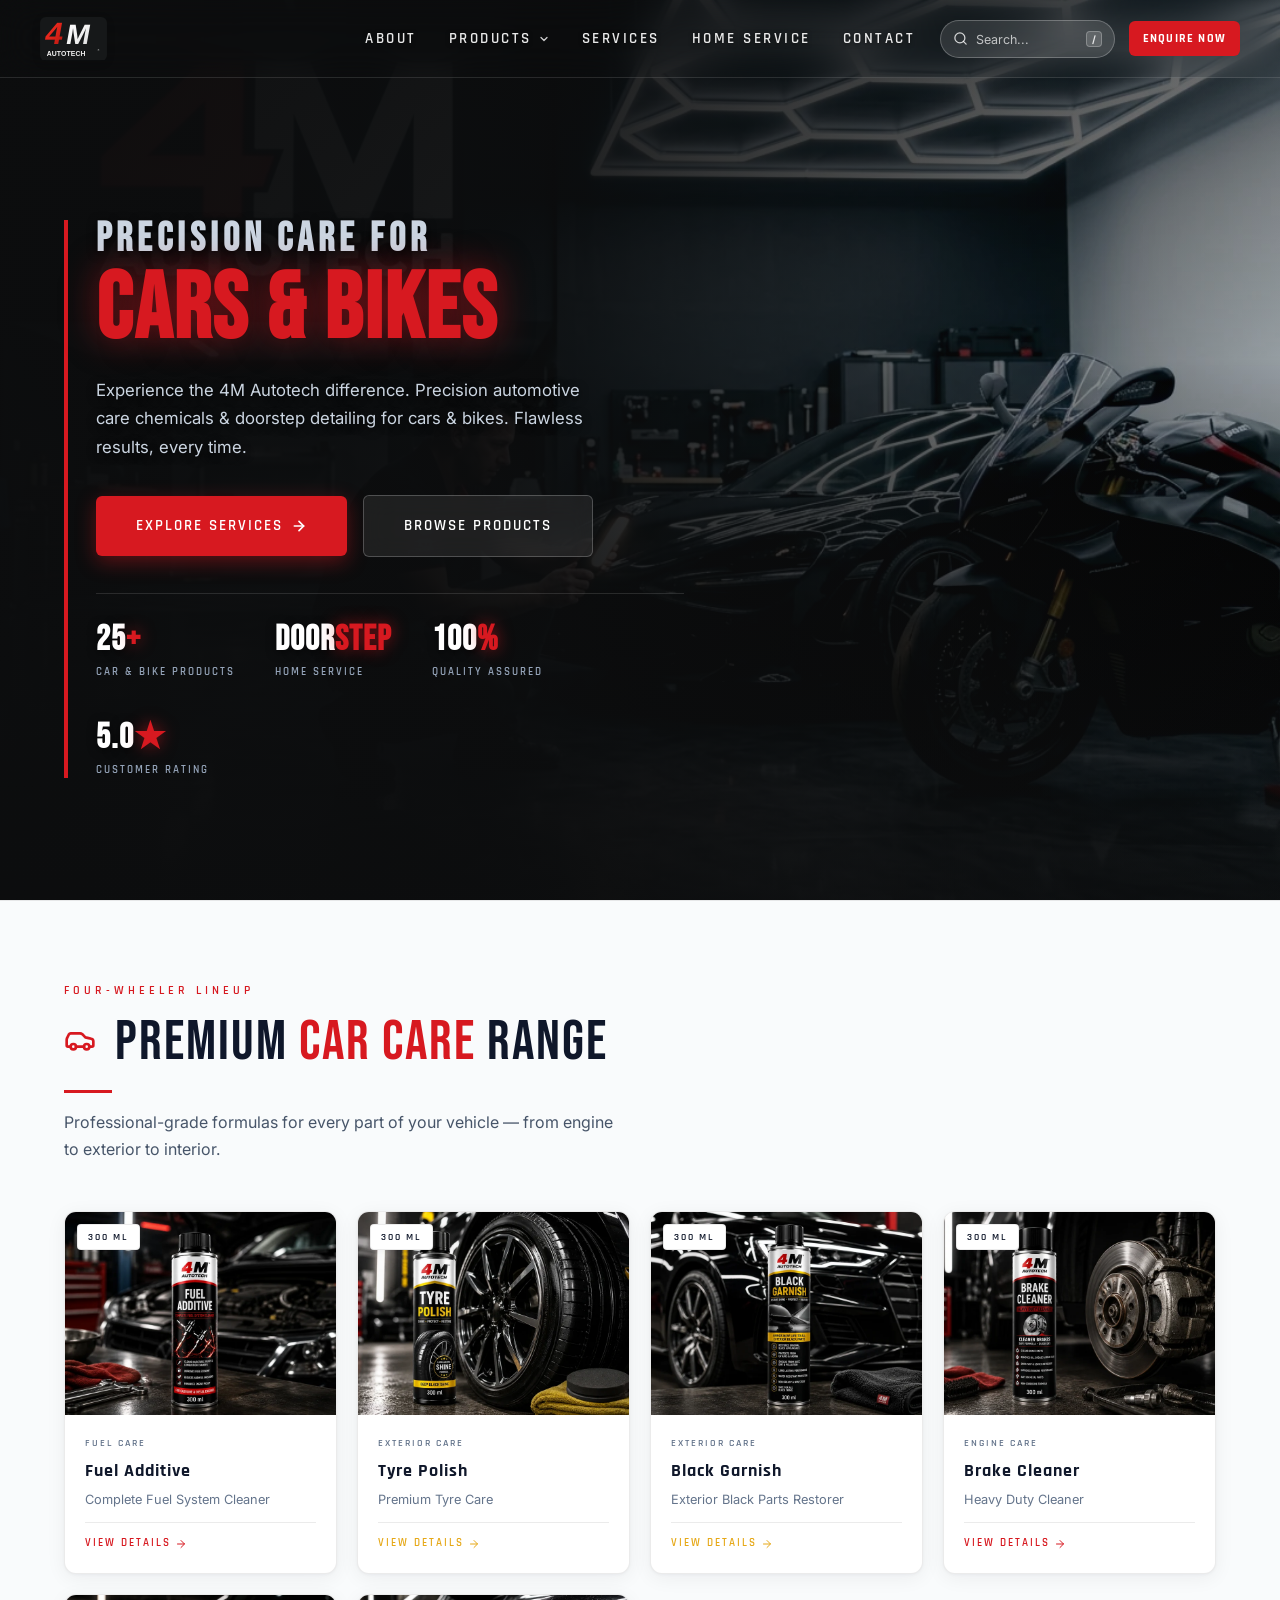
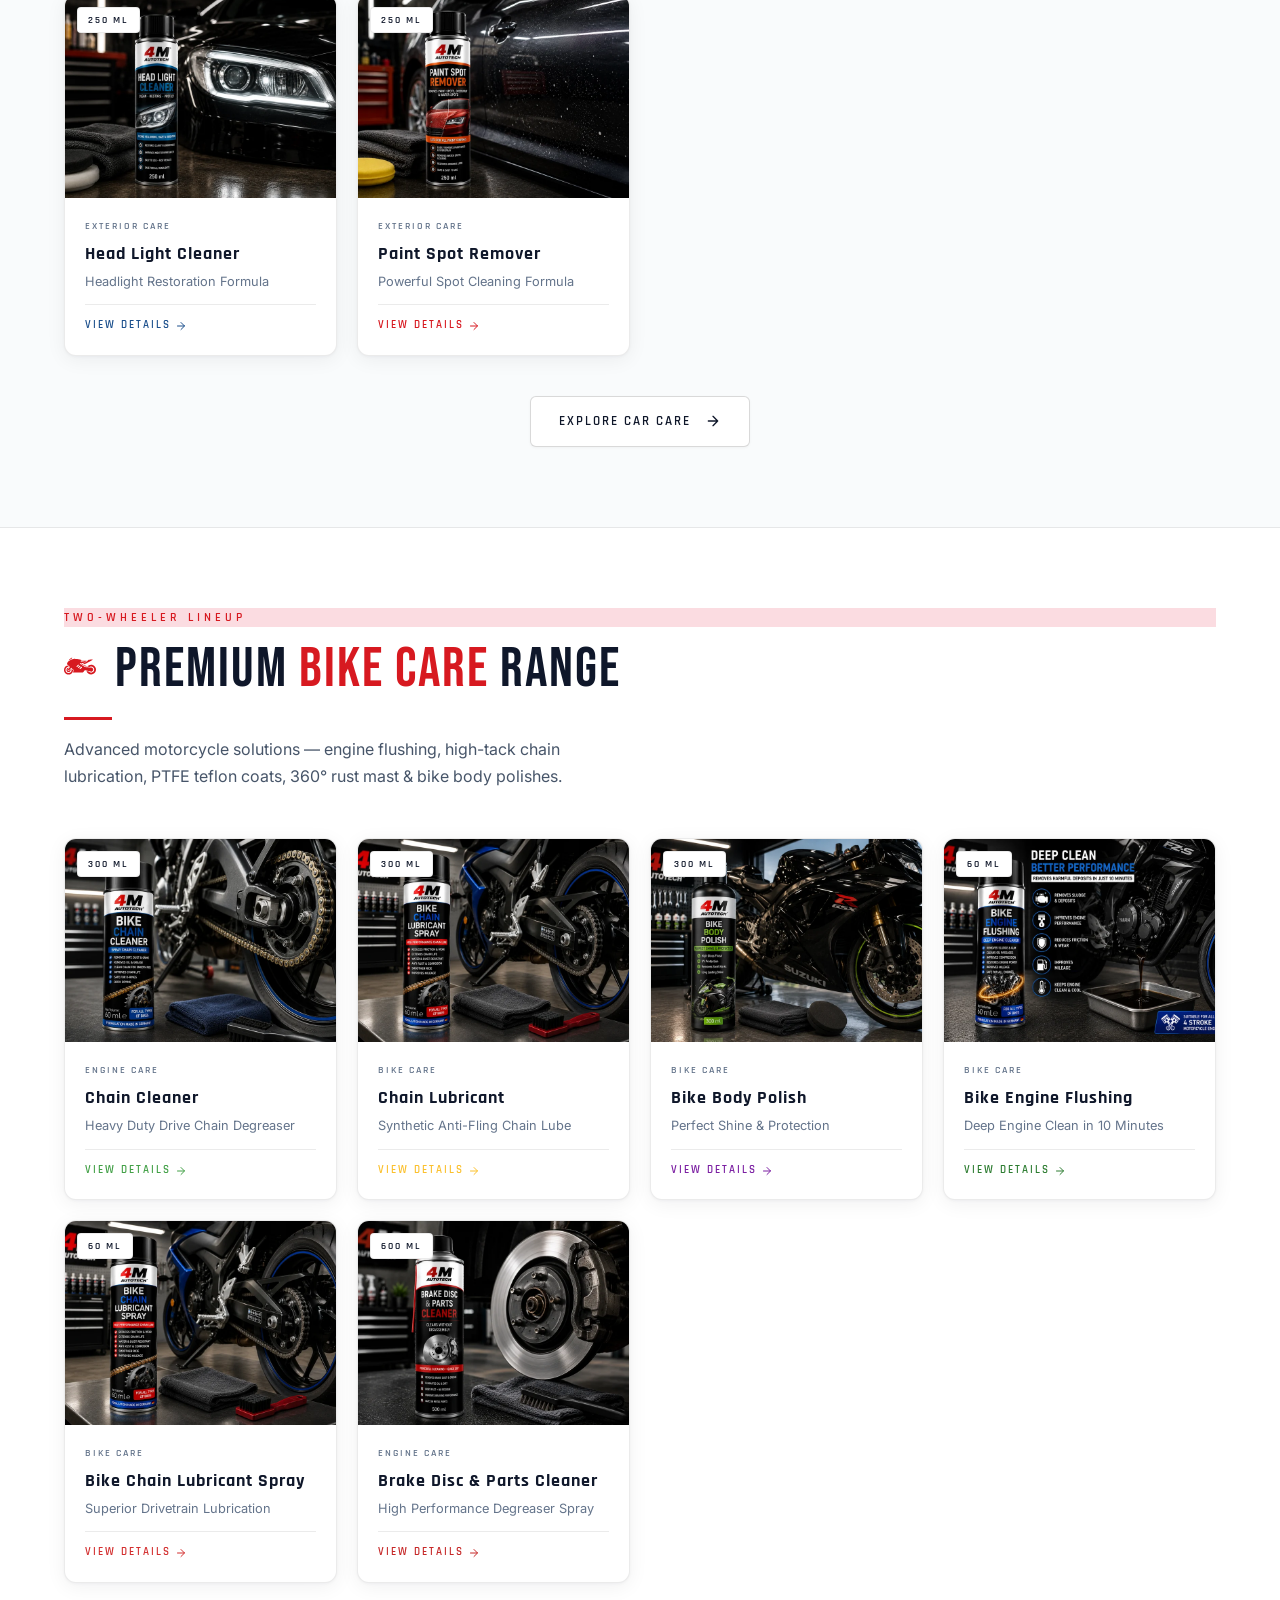
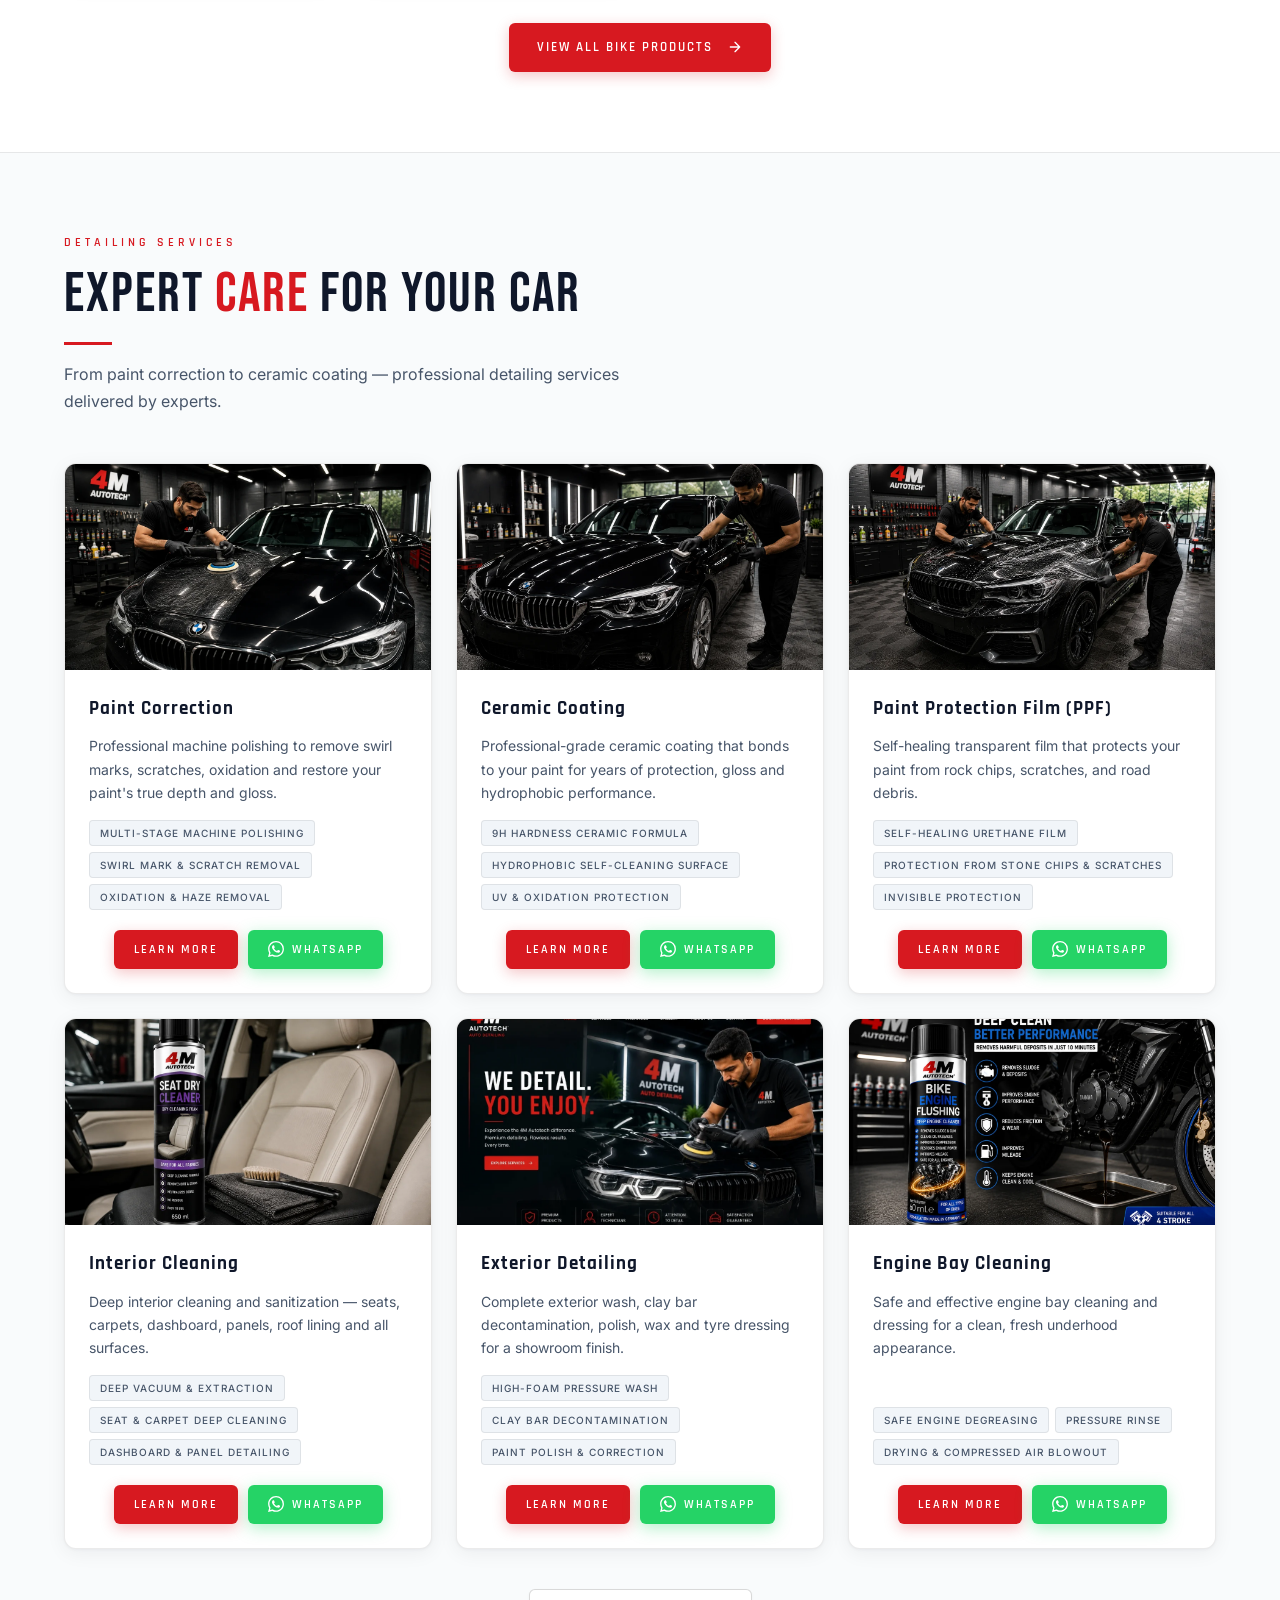
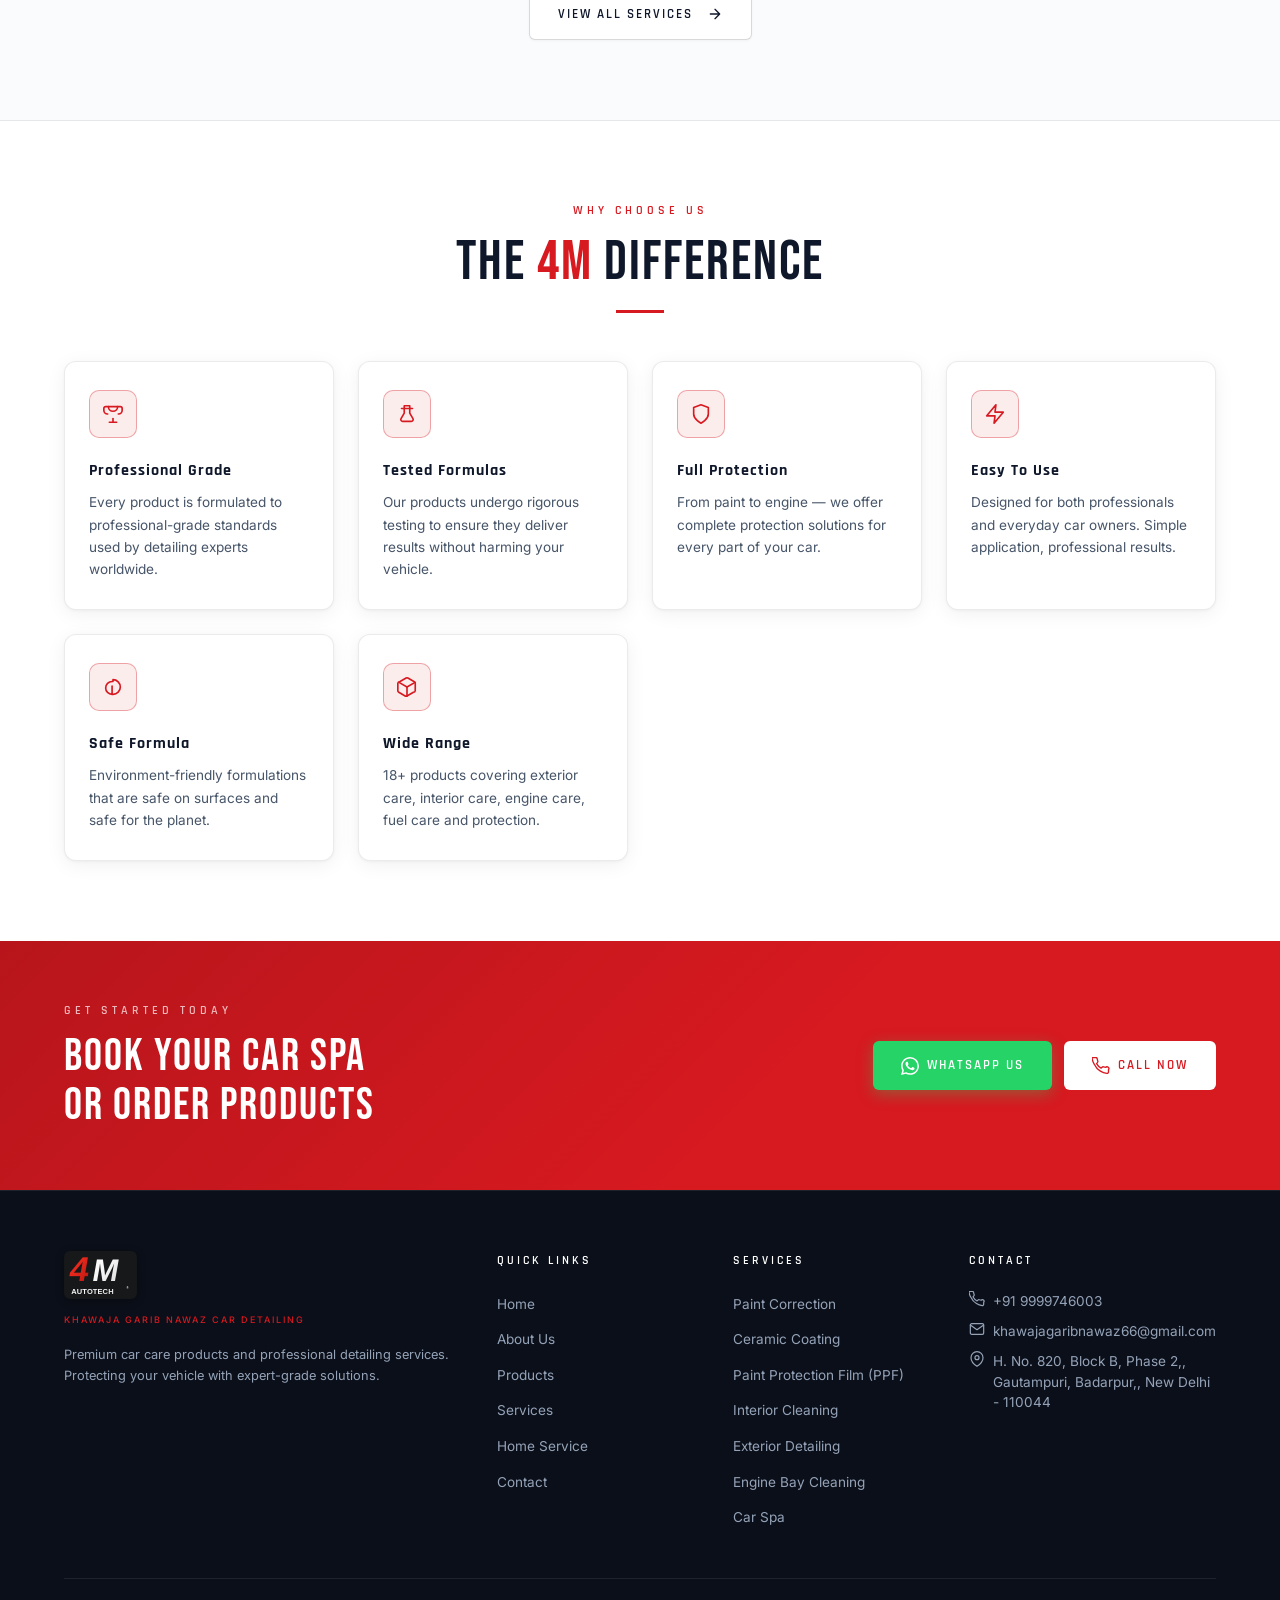
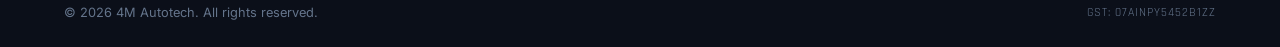
==== commit 353ed22c: "all changes" ====
--- a/index.html
+++ b/index.html
@@ -1,45 +1,230 @@
 <!DOCTYPE html>
 <html lang="en">
+
 <head>
     <meta charset="UTF-8">
     <meta name="viewport" content="width=device-width, initial-scale=1.0">
     <title>4M AUTOTECH — Premium Car Care Products &amp; Detailing</title>
-    <meta name="description" content="4M AUTOTECH offers premium car care products and professional detailing services. Shop fuel additives, tyre polish, ceramic coatings and more. Expert car detailing in New Delhi.">
-    <meta name="keywords" content="car care products, car detailing, ceramic coating, PPF, paint correction, fuel additive, tyre polish, New Delhi">
+    <meta name="description"
+        content="4M AUTOTECH offers premium car care products and professional detailing services. Shop fuel additives, tyre polish, ceramic coatings and more. Expert car detailing in New Delhi.">
+    <meta name="keywords"
+        content="car care products, car detailing, ceramic coating, PPF, paint correction, fuel additive, tyre polish, New Delhi">
     <link rel="canonical" href="https://www.khawajagaribnawazcardetailing.com/">
     <link rel="stylesheet" href="css/style.css">
 </head>
+
 <body>
 
     <!-- ====== NAVIGATION ====== -->
-    <nav class="nav" id="main-nav">
+    <nav class="nav nav--transparent" id="main-nav">
         <div class="container">
             <div class="nav__inner">
-                <a href="index.html" class="nav__logo" id="nav-logo">
-                    <div class="nav__logo-mark">4M</div>
-                    <div class="nav__logo-text">
-                        <span class="nav__logo-name">4M Autotech</span>
-                        <span class="nav__logo-sub">Car Care Specialists</span>
-                    </div>
+                <a href="index.html" class="nav__logo" id="nav-logo" aria-label="4M Autotech Home">
+                    <img src="assets/logo.svg" alt="4M Autotech Logo" class="nav__logo-img">
                 </a>
                 <ul class="nav__links" id="nav-links">
-                    <li><a href="index.html" class="nav__link active" id="nav-home">Home</a></li>
                     <li><a href="about.html" class="nav__link" id="nav-about">About</a></li>
-                    <li><a href="products.html" class="nav__link" id="nav-products">Products</a></li>
+                    <li class="nav__item--dropdown">
+                        <a href="products.html" class="nav__link nav__link--dropdown" id="nav-products">
+                            Products
+                            <svg class="nav__dropdown-icon" viewBox="0 0 24 24" width="12" height="12" fill="none"
+                                stroke="currentColor" stroke-width="2.5" stroke-linecap="round" stroke-linejoin="round">
+                                <polyline points="6 9 12 15 18 9"></polyline>
+                            </svg>
+                        </a>
+                        <div class="nav__dropdown">
+                            <div class="nav__dropdown-grid">
+                                <!-- Categories Column -->
+                                <div class="nav__dropdown-col">
+                                    <div class="nav__dropdown-title">
+                                        <svg viewBox="0 0 24 24" width="13" height="13" fill="none"
+                                            stroke="currentColor" stroke-width="2">
+                                            <rect x="3" y="3" width="7" height="7"></rect>
+                                            <rect x="14" y="3" width="7" height="7"></rect>
+                                            <rect x="14" y="14" width="7" height="7"></rect>
+                                            <rect x="3" y="14" width="7" height="7"></rect>
+                                        </svg>
+                                        Categories
+                                    </div>
+                                    <div class="nav__dropdown-links">
+                                        <a href="products.html" class="nav__dropdown-link">
+                                            <span class="nav__dropdown-link-text">All Products</span>
+                                        </a>
+                                        <a href="products.html?category=car-care" class="nav__dropdown-link">
+                                            <span class="nav__dropdown-link-text">Car Care Range</span>
+                                            <span class="nav__dropdown-tag">4-Wheeler</span>
+                                        </a>
+                                        <a href="products.html?category=bike-care" class="nav__dropdown-link">
+                                            <span class="nav__dropdown-link-text">Bike Care Range</span>
+                                            <span class="nav__dropdown-tag">2-Wheeler</span>
+                                        </a>
+                                        <a href="products.html?category=exterior-care" class="nav__dropdown-link">
+                                            <span class="nav__dropdown-link-text">Exterior Care</span>
+                                        </a>
+                                        <a href="products.html?category=interior-care" class="nav__dropdown-link">
+                                            <span class="nav__dropdown-link-text">Interior Care</span>
+                                        </a>
+                                        <a href="products.html?category=engine-care" class="nav__dropdown-link">
+                                            <span class="nav__dropdown-link-text">Engine &amp; Fuel Care</span>
+                                        </a>
+                                        <a href="products.html?category=protection" class="nav__dropdown-link">
+                                            <span class="nav__dropdown-link-text">Coatings &amp; Protection</span>
+                                        </a>
+                                    </div>
+                                </div>
+
+                                <!-- Popular Products Column -->
+                                <div class="nav__dropdown-col">
+                                    <div class="nav__dropdown-title">
+                                        <svg viewBox="0 0 24 24" width="13" height="13" fill="none"
+                                            stroke="currentColor" stroke-width="2">
+                                            <polygon
+                                                points="12 2 15.09 8.26 22 9.27 17 14.14 18.18 21.02 12 17.77 5.82 21.02 7 14.14 2 9.27 8.91 8.26 12 2">
+                                            </polygon>
+                                        </svg>
+                                        Products
+                                    </div>
+                                    <div class="nav__dropdown-products">
+                                        <a href="products.html?product=fuel-additive" class="nav__dropdown-product">
+                                            <div class="nav__product-info">
+                                                <span class="nav__product-name">Fuel Additive</span>
+                                                <span class="nav__product-sub">Fuel System Cleaner • 300ml</span>
+                                            </div>
+                                        </a>
+                                        <a href="products.html?product=tyre-polish" class="nav__dropdown-product">
+                                            <div class="nav__product-info">
+                                                <span class="nav__product-name">Tyre Polish</span>
+                                                <span class="nav__product-sub">Deep Black UV Shine • ₹349</span>
+                                            </div>
+                                        </a>
+                                        <a href="products.html?product=black-garnish" class="nav__dropdown-product">
+                                            <div class="nav__product-info">
+                                                <span class="nav__product-name">Black Garnish</span>
+                                                <span class="nav__product-sub">Plastic &amp; Trim Restorer • ₹349</span>
+                                            </div>
+                                        </a>
+                                        <a href="products.html?product=brake-cleaner" class="nav__dropdown-product">
+                                            <div class="nav__product-info">
+                                                <span class="nav__product-name">Brake Cleaner</span>
+                                                <span class="nav__product-sub">Heavy Duty Quick-Dry • 300ml</span>
+                                            </div>
+                                        </a>
+                                        <a href="products.html?product=anti-rust-coating" class="nav__dropdown-product">
+                                            <div class="nav__product-info">
+                                                <span class="nav__product-name">Anti Rust Coating</span>
+                                                <span class="nav__product-sub">Underbody Protection</span>
+                                            </div>
+                                        </a>
+                                        <a href="products.html?product=bike-chain-lube" class="nav__dropdown-product">
+                                            <div class="nav__product-info">
+                                                <span class="nav__product-name">Bike Chain Lubricant</span>
+                                                <span class="nav__product-sub">High-Speed Chain Spray</span>
+                                            </div>
+                                        </a>
+                                    </div>
+                                </div>
+
+                                <!-- Spotlight Card -->
+                                <div class="nav__dropdown-col nav__dropdown-col--spotlight">
+                                    <div class="nav__dropdown-spotlight">
+                                        <div>
+                                            <span class="nav__spotlight-badge">FEATURED</span>
+                                            <h4 class="nav__spotlight-title">Precision Auto Care</h4>
+                                            <p class="nav__spotlight-desc">High-performance formulas designed for
+                                                maximum gloss, protection, and durability.</p>
+                                        </div>
+                                        <a href="products.html" class="nav__spotlight-btn">
+                                            View Full Catalog
+                                            <svg viewBox="0 0 24 24" width="13" height="13" fill="none"
+                                                stroke="currentColor" stroke-width="2">
+                                                <line x1="5" y1="12" x2="19" y2="12"></line>
+                                                <polyline points="12 5 19 12 12 19"></polyline>
+                                            </svg>
+                                        </a>
+                                    </div>
+                                </div>
+                            </div>
+                        </div>
+                    </li>
                     <li><a href="services.html" class="nav__link" id="nav-services">Services</a></li>
                     <li><a href="home-service.html" class="nav__link" id="nav-home-service">Home Service</a></li>
                     <li><a href="contact.html" class="nav__link" id="nav-contact">Contact</a></li>
                 </ul>
-                <a href="contact.html" class="nav__cta" id="nav-enquire">Enquire Now</a>
+                <div class="nav__actions">
+                    <div class="nav__search-wrapper" id="nav-search-wrapper">
+                        <div class="nav__search-box" id="nav-search-box">
+                            <svg class="nav__search-icon" viewBox="0 0 24 24" width="15" height="15" fill="none" stroke="currentColor" stroke-width="2" stroke-linecap="round" stroke-linejoin="round">
+                                <circle cx="11" cy="11" r="8"></circle>
+                                <line x1="21" y1="21" x2="16.65" y2="16.65"></line>
+                            </svg>
+                            <input type="text" class="nav__search-input" id="nav-search-input" placeholder="Search..." autocomplete="off" aria-label="Search products and services">
+                            <button class="nav__search-clear" id="nav-search-clear" aria-label="Clear search" type="button" style="display:none;">
+                                <svg viewBox="0 0 24 24" width="13" height="13" fill="none" stroke="currentColor" stroke-width="2.5"><line x1="18" y1="6" x2="6" y2="18"></line><line x1="6" y1="6" x2="18" y2="18"></line></svg>
+                            </button>
+                            <span class="nav__search-kbd">/</span>
+                        </div>
+                        <div class="nav__search-dropdown" id="nav-search-dropdown" style="display:none;">
+                            <div class="nav__search-dropdown-content" id="nav-search-results"></div>
+                        </div>
+                    </div>
+                    <a href="contact.html" class="nav__cta" id="nav-enquire">Enquire Now</a>
+                </div>
                 <div class="nav__hamburger" id="hamburger" role="button" aria-label="Toggle menu">
                     <span></span><span></span><span></span>
                 </div>
             </div>
         </div>
         <div class="nav__mobile" id="mobile-nav">
-            <a href="index.html" class="nav__link active" id="mob-home">Home</a>
+            <div class="nav__mobile-search-wrapper">
+                <div class="nav__mobile-search-box">
+                    <svg class="nav__search-icon" viewBox="0 0 24 24" width="15" height="15" fill="none" stroke="currentColor" stroke-width="2" stroke-linecap="round" stroke-linejoin="round">
+                        <circle cx="11" cy="11" r="8"></circle>
+                        <line x1="21" y1="21" x2="16.65" y2="16.65"></line>
+                    </svg>
+                    <input type="text" class="nav__mobile-search-input" id="nav-mobile-search-input" placeholder="Search products &amp; services..." autocomplete="off" aria-label="Search products and services">
+                    <button class="nav__search-clear" id="nav-mobile-search-clear" aria-label="Clear search" type="button" style="display:none;">
+                        <svg viewBox="0 0 24 24" width="13" height="13" fill="none" stroke="currentColor" stroke-width="2.5"><line x1="18" y1="6" x2="6" y2="18"></line><line x1="6" y1="6" x2="18" y2="18"></line></svg>
+                    </button>
+                </div>
+                <div class="nav__mobile-search-dropdown" id="nav-mobile-search-dropdown" style="display:none;">
+                    <div class="nav__search-dropdown-content" id="nav-mobile-search-results"></div>
+                </div>
+            </div>
             <a href="about.html" class="nav__link" id="mob-about">About</a>
-            <a href="products.html" class="nav__link" id="mob-products">Products</a>
+            <div class="nav__mobile-item">
+                <div class="nav__mobile-header">
+                    <a href="products.html" class="nav__link" id="mob-products">Products</a>
+                    <button class="nav__mobile-toggle" id="mob-products-toggle" aria-label="Toggle Products Submenu">
+                        <svg viewBox="0 0 24 24" width="16" height="16" fill="none" stroke="currentColor"
+                            stroke-width="2.5" stroke-linecap="round" stroke-linejoin="round">
+                            <polyline points="6 9 12 15 18 9"></polyline>
+                        </svg>
+                    </button>
+                </div>
+                <div class="nav__mobile-sub" id="mob-products-sub">
+                    <div class="nav__mobile-group-title">Categories</div>
+                    <div class="nav__mobile-links">
+                        <a href="products.html" class="nav__mobile-sublink">All Products</a>
+                        <a href="products.html?category=car-care" class="nav__mobile-sublink">Car Care Range</a>
+                        <a href="products.html?category=bike-care" class="nav__mobile-sublink">Bike Care Range</a>
+                        <a href="products.html?category=exterior-care" class="nav__mobile-sublink">Exterior Care</a>
+                        <a href="products.html?category=interior-care" class="nav__mobile-sublink">Interior Care</a>
+                        <a href="products.html?category=engine-care" class="nav__mobile-sublink">Engine &amp; Fuel
+                            Care</a>
+                        <a href="products.html?category=protection" class="nav__mobile-sublink">Coatings &amp;
+                            Protection</a>
+                    </div>
+                    <div class="nav__mobile-group-title" style="margin-top: 10px;">products</div>
+                    <div class="nav__mobile-links">
+                        <a href="products.html?product=fuel-additive" class="nav__mobile-sublink">Fuel Additive</a>
+                        <a href="products.html?product=tyre-polish" class="nav__mobile-sublink">Tyre Polish</a>
+                        <a href="products.html?product=black-garnish" class="nav__mobile-sublink">Black Garnish</a>
+                        <a href="products.html?product=brake-cleaner" class="nav__mobile-sublink">Brake Cleaner</a>
+                        <a href="products.html?product=bike-chain-lube" class="nav__mobile-sublink">Bike Chain
+                            Lubricant</a>
+                    </div>
+                </div>
+            </div>
             <a href="services.html" class="nav__link" id="mob-services">Services</a>
             <a href="home-service.html" class="nav__link" id="mob-home-service">Home Service</a>
             <a href="contact.html" class="nav__link" id="mob-contact">Contact</a>
@@ -49,48 +234,48 @@
 
     <!-- ====== HERO ====== -->
     <section class="hero" id="hero">
-        <div class="hero__bg"></div>
-        <div class="hero__grid"></div>
+        <div class="hero__bg-image"></div>
+        <div class="hero__overlay"></div>
         <div class="hero__content container">
-            <div class="hero__badge">
-                <span class="hero__badge-dot"></span>
-                Cars &amp; Two-Wheelers • German Formulation Standards
-            </div>
-            <h1 class="hero__title">
-                <span class="small">Precision Care For</span>
-                <em>Cars &amp; Bikes</em>
-            </h1>
-            <p class="hero__tagline" id="hero-tagline"></p>
-            <p class="hero__desc">
-                Engineered automotive care chemicals &amp; doorstep detailing for 4-wheelers and 2-wheelers.
-                From ceramic paint protection and engine flushing to chain lubrication — keeping every ride in showroom glory.
-            </p>
-            <div class="hero__actions">
-                <a href="products.html" class="btn btn--primary btn--lg" id="hero-products-btn">
-                    <svg class="btn__icon" viewBox="0 0 24 24" fill="none" stroke="currentColor" stroke-width="2" stroke-linecap="round" stroke-linejoin="round"><path d="M6 2L3 6v14a2 2 0 002 2h14a2 2 0 002-2V6l-3-4z"/><line x1="3" y1="6" x2="21" y2="6"/><path d="M16 10a4 4 0 01-8 0"/></svg>
-                    Explore Products
-                </a>
-                <a href="home-service.html" class="btn btn--outline btn--lg" id="hero-homeservice-btn">
-                    Book Home Service
-                    <svg class="btn__icon" viewBox="0 0 24 24" fill="none" stroke="currentColor" stroke-width="2" stroke-linecap="round" stroke-linejoin="round"><path d="M5 12h14M12 5l7 7-7 7"/></svg>
-                </a>
-            </div>
-            <div class="hero__stats">
-                <div class="hero__stat" id="stat-products">
-                    <div class="hero__stat-num">25<span>+</span></div>
-                    <div class="hero__stat-label">Car &amp; Bike Products</div>
-                </div>
-                <div class="hero__stat" id="stat-services">
-                    <div class="hero__stat-num">Door<span>step</span></div>
-                    <div class="hero__stat-label">Home Service</div>
-                </div>
-                <div class="hero__stat" id="stat-quality">
-                    <div class="hero__stat-num">100<span>%</span></div>
-                    <div class="hero__stat-label">German Standard</div>
-                </div>
-                <div class="hero__stat" id="stat-warranty">
-                    <div class="hero__stat-num">5.0<span>★</span></div>
-                    <div class="hero__stat-label">Customer Rating</div>
+            <div class="hero__main">
+                <div class="hero__text-block">
+                    <h1 class="hero__title">
+                        <span class="small">Precision Care For</span>
+                        <em>Cars &amp; Bikes</em>
+                    </h1>
+                    <p class="hero__desc">
+                        Experience the 4M Autotech difference. Precision automotive care chemicals &amp; doorstep detailing for cars &amp; bikes. Flawless results, every time.
+                    </p>
+                    <div class="hero__actions">
+                        <a href="services.html" class="btn btn--primary btn--lg hero__cta-btn" id="hero-services-btn">
+                            <span>Explore Services</span>
+                            <svg viewBox="0 0 24 24" width="16" height="16" fill="none" stroke="currentColor" stroke-width="2.5" stroke-linecap="round" stroke-linejoin="round">
+                                <line x1="5" y1="12" x2="19" y2="12"></line>
+                                <polyline points="12 5 19 12 12 19"></polyline>
+                            </svg>
+                        </a>
+                        <a href="products.html" class="btn btn--glass btn--lg" id="hero-products-btn">
+                            <span>Browse Products</span>
+                        </a>
+                    </div>
+                    <div class="hero__stats">
+                        <div class="hero__stat" id="stat-products">
+                            <div class="hero__stat-num">25<span>+</span></div>
+                            <div class="hero__stat-label">Car &amp; Bike Products</div>
+                        </div>
+                        <div class="hero__stat" id="stat-services">
+                            <div class="hero__stat-num">Door<span>step</span></div>
+                            <div class="hero__stat-label">Home Service</div>
+                        </div>
+                        <div class="hero__stat" id="stat-quality">
+                            <div class="hero__stat-num">100<span>%</span></div>
+                            <div class="hero__stat-label">Quality Assured</div>
+                        </div>
+                        <div class="hero__stat" id="stat-warranty">
+                            <div class="hero__stat-num">5.0<span>★</span></div>
+                            <div class="hero__stat-label">Customer Rating</div>
+                        </div>
+                    </div>
                 </div>
             </div>
         </div>
@@ -103,7 +288,14 @@
                 <span class="section-label">Four-Wheeler Lineup</span>
                 <h2 class="section-title">
                     <span style="color:var(--red);display:inline-flex;vertical-align:middle;margin-right:8px;">
-                        <svg viewBox="0 0 24 24" width="32" height="32" fill="none" stroke="currentColor" stroke-width="2" stroke-linecap="round" stroke-linejoin="round"><path d="M19 17h2c.6 0 1-.4 1-1v-3c0-.9-.7-1.7-1.5-1.9C18.7 10.6 16 10 16 10s-1.3-1.4-2.2-2.3c-.5-.4-1.1-.7-1.8-.7H5c-.6 0-1.1.4-1.4.9l-1.4 2.9C2.1 11.2 2 11.6 2 12v4c0 .6.4 1 1 1h2"/><circle cx="7" cy="17" r="2"/><path d="M9 17h6"/><circle cx="17" cy="17" r="2"/></svg>
+                        <svg viewBox="0 0 24 24" width="32" height="32" fill="none" stroke="currentColor"
+                            stroke-width="2" stroke-linecap="round" stroke-linejoin="round">
+                            <path
+                                d="M19 17h2c.6 0 1-.4 1-1v-3c0-.9-.7-1.7-1.5-1.9C18.7 10.6 16 10 16 10s-1.3-1.4-2.2-2.3c-.5-.4-1.1-.7-1.8-.7H5c-.6 0-1.1.4-1.4.9l-1.4 2.9C2.1 11.2 2 11.6 2 12v4c0 .6.4 1 1 1h2" />
+                            <circle cx="7" cy="17" r="2" />
+                            <path d="M9 17h6" />
+                            <circle cx="17" cy="17" r="2" />
+                        </svg>
                     </span>
                     Premium <span>Car Care</span> Range
                 </h2>
@@ -116,35 +308,56 @@
                 <!-- Rendered by JS -->
             </div>
             <div style="text-align:center; margin-top:40px;">
-                <a href="products.html?category=car-care" class="btn btn--outline" id="view-car-products">Explore Car Care
-                    <svg style="width:16px;height:16px;margin-left:6px" viewBox="0 0 24 24" fill="none" stroke="currentColor" stroke-width="2" stroke-linecap="round" stroke-linejoin="round"><path d="M5 12h14M12 5l7 7-7 7"/></svg>
+                <a href="products.html?category=car-care" class="btn btn--outline" id="view-car-products">Explore Car
+                    Care
+                    <svg style="width:16px;height:16px;margin-left:6px" viewBox="0 0 24 24" fill="none"
+                        stroke="currentColor" stroke-width="2" stroke-linecap="round" stroke-linejoin="round">
+                        <path d="M5 12h14M12 5l7 7-7 7" />
+                    </svg>
                 </a>
             </div>
         </div>
     </section>
 
     <!-- ====== DEDICATED BIKE CARE SECTION ====== -->
-    <section class="section" style="background: linear-gradient(180deg, var(--bg) 0%, var(--surface) 100%); border-top: 1px solid var(--border); border-bottom: 1px solid var(--border);" id="bike-products-section">
+    <section class="section" id="bike-products-section">
         <div class="container">
             <div class="section-header fade-in">
-                <span class="section-label" style="background:rgba(227,24,55,0.15);color:var(--red);">Two-Wheeler Lineup</span>
+                <span class="section-label" style="background:rgba(227,24,55,0.15);color:var(--red);">Two-Wheeler
+                    Lineup</span>
                 <h2 class="section-title">
                     <span style="color:var(--red);display:inline-flex;vertical-align:middle;margin-right:8px;">
-                        <svg viewBox="0 0 24 24" width="32" height="32" fill="none" stroke="currentColor" stroke-width="1.8" stroke-linecap="round" stroke-linejoin="round"><circle cx="5" cy="16" r="3.5"/><circle cx="19" cy="16" r="3.5"/><path d="M5 16l3.5-6h3.5l2.5 3h4.5l-2 3"/><path d="M11 7l2-3h3"/><path d="M12 10l-1.5 6h4.5l2-3.5"/><circle cx="15.5" cy="4.5" r="0.75" fill="currentColor"/></svg>
+                        <svg viewBox="0 0 337.227 337.227" width="32" height="32" fill="currentColor">
+                            <path d="M214.517,164.668c2.176-2.377,2.486-5.635,0.685-7.283c-1.795-1.643-5.015-1.05-7.19,1.327l-3.742,4.09c2.665,1.795,5.156,3.459,7.413,4.96L214.517,164.668z"/>
+                            <path d="M225.395,170.107c2.176-2.377,2.486-5.635,0.685-7.283c-1.795-1.643-5.015-1.05-7.19,1.327l-4.775,5.216c3.41,2.246,6.037,3.943,7.528,4.835L225.395,170.107z"/>
+                            <path d="M236.273,175.546c2.176-2.377,2.486-5.635,0.685-7.283c-1.795-1.643-5.015-1.05-7.19,1.327l-4.873,5.325c2.524,0.245,6.369,0.555,11.128,0.897L236.273,175.546z"/>
+                            <path d="M176.742,144.092c7.887,5.401,16.682,11.395,24.476,16.649l5.075-5.075c0,0-10.758-7.321-20.271-13.832C183.231,142.232,180.158,142.96,176.742,144.092z"/>
+                            <path d="M90.114,233.755c2.132-4.493,5.907-14.506,4.96-22.42c-1.039-1.256-4.835-5.27-16.85-14.539c1.719,3.971,2.681,8.349,2.681,12.95c0,18.025-14.609,32.634-32.634,32.634s-32.634-14.609-32.634-32.634s14.609-32.634,32.634-32.634c1.452,0,2.872,0.125,4.27,0.31c-6.505-5.189-11.857-9.964-15.964-14.462C15.583,168.192,0,187.126,0,209.747c0,26.657,21.609,48.272,48.272,48.272C66.183,258.018,81.782,248.239,90.114,233.755z"/>
+                            <path d="M51.138,188.279c-0.946-0.125-1.882-0.288-2.861-0.288c-11.999,0-21.756,9.758-21.756,21.756c0,11.999,9.758,21.756,21.756,21.756s21.756-9.758,21.756-21.756c0-2.91-0.593-5.673-1.637-8.213l-11.52,14.876c-2.072,2.681-5.211,4.215-8.61,4.215c-2.426,0-4.727-0.789-6.652-2.274c-4.743-3.677-5.613-10.519-1.942-15.262L51.138,188.279z"/>
+                            <path d="M286.236,155.356c-16.975,0-31.971,8.327-41.239,21.087c7.968,0.538,17.035,1.115,25.738,1.648c4.601-2.529,9.883-3.976,15.501-3.976c17.797,0,32.226,14.43,32.226,32.226s-14.43,32.226-32.226,32.226c-9.883,0-18.71-4.46-24.623-11.46c-7.49-2.219-16.361-4.64-24.236-6.239c6.26,21.076,25.754,36.463,48.859,36.463c28.163,0,50.991-22.828,50.991-50.991S314.394,155.356,286.236,155.356z"/>
+                            <path d="M48.261,111.599c7.044-5.493,16.605-11.025,30.029-16.421l9.078-15.969l-12.537,5.668C59.808,93.992,52.204,103.821,48.261,111.599z"/>
+                            <path d="M301.884,101.303c-0.005,0-0.011,0-0.011,0c-3.601-0.179-7-0.267-10.204-0.267c-16.807,0-28.267,2.328-36.034,5.238c-6.967,7.212-25.052,25.08-33.679,25.504c-0.044,0-0.615,0.016-0.664,0.016c-10.236,0-44.492-11.449-45.949-11.939c-1.066-0.359-1.806-1.338-1.849-2.458c-0.049-1.126,0.598-2.159,1.632-2.611l13.543-5.901c-3.709-3.753-5.771-4.183-5.771-4.183c-17.759-9.127-43.567-10.378-56.398-10.378c-4.857,0-7.854,0.179-7.854,0.179c0.092-1.779-2.029-2.42-5.156-2.42c-8.224,0-23.399,4.46-23.399,4.46c-6.103,2.11-11.422,4.248-16.203,6.391c-14.626,6.549-23.557,13.152-29.447,19.298c-4.895,5.107-7.751,9.899-10.106,14.087c-4.003,7.12-2.66,14.196,8.643,25.46c4.248,4.237,9.926,9.083,17.264,14.745c0.713,0.549,1.414,1.093,2.159,1.659c0.131,0.098,0.245,0.19,0.37,0.288l-1.169,1.512l-0.495,0.636l-1.67,2.148l-1.311,1.697l-3.535,4.569L43.268,203.66c-2.6,3.361-1.985,8.186,1.371,10.786c1.403,1.082,3.057,1.61,4.705,1.61c2.295,0,4.569-1.023,6.086-2.981l11.346-14.647l3.508-4.531l1.523-1.964l1.664-2.154l0.294-0.381l1.371-1.768c0.136,0.098,0.245,0.185,0.375,0.283c0.767,0.571,1.452,1.093,2.176,1.637c9.872,7.446,15.49,12.243,18.612,15.218c3.845,3.671,3.998,4.645,3.998,4.645c2.268,12.352-5.891,27.989-5.891,27.989s86.797,0,96.543,0s13.598-5.439,13.598-5.439s6.57-8.159,12.238-16.317c0.968-1.398,3.465-1.98,6.929-1.98c3.361,0,7.653,0.56,12.341,1.43c6.695,1.246,14.196,3.138,21.109,5.08c2.736,0.767,5.347,1.528,7.8,2.268c8.637,2.594,14.979,4.765,14.979,4.765l0.016-0.103c2.002,0.609,4.085,1.028,6.282,1.028c12.031,0,21.783-9.752,21.783-21.783c0-11.514-8.958-20.842-20.271-21.631l0.027-0.152c0,0-6.565-0.381-15.577-0.93c-2.589-0.158-5.374-0.332-8.273-0.511c-7.283-0.457-15.213-0.968-22.3-1.458c-3.742-0.261-7.234-0.511-10.269-0.745c-5.869-0.457-10.013-0.848-10.731-1.088c-0.027-0.011-0.12-0.065-0.152-0.082c-0.392-0.163-1.294-0.685-2.556-1.469c-1.828-1.131-4.384-2.79-7.511-4.852c-0.767-0.506-1.605-1.066-2.426-1.61c-2.317-1.539-4.797-3.198-7.413-4.96c-1.077-0.723-2.159-1.452-3.263-2.197c-15.164-10.236-32.08-21.881-32.08-21.881c5.608-2.497,10.389-4.177,14.528-5.243c4.068-1.044,7.517-1.496,10.487-1.496c9.856,0,14.506,4.841,19.684,8.436c2.774,1.925,5.684,2.567,8.327,2.567c5.287,0,9.518-2.567,9.518-2.567C316.793,101.64,302.347,101.303,301.884,101.303z M145.669,183.84l19.01-16.921c2.252-1.996,5.684-1.795,7.68,0.446c1.996,2.246,1.8,5.684-0.446,7.68l-16.845,14.995L145.669,183.84z M148.361,156.041c2.246-1.996,5.684-1.795,7.68,0.446c1.996,2.246,1.8,5.684-0.446,7.68l-16.915,15.061l-9.399-6.201L148.361,156.041z M188.23,185.924l-16.78,14.936l-9.399-6.201l18.939-16.861c2.252-1.996,5.678-1.795,7.68,0.446C190.672,180.49,190.476,183.927,188.23,185.924z"/>
+                            <path d="M221.288,129.08l0.005-0.027l0.386-2.703c1.692-0.082,4.406-1.55,7.647-3.845c2.616-1.855,5.575-4.253,8.615-6.902c0.044-0.038,0.087-0.076,0.125-0.109c0.609-0.528,1.213-1.055,1.822-1.599c-0.218,0.054-0.479,0.109-0.8,0.152c-0.908,0.125-2.312,0.201-4.64,0.201c-0.027,0-0.044,0-0.071,0c-8.964,0-26.885-1.061-35.653-1.621c-1.474-0.092-2.66-0.169-3.53-0.228c-0.315-0.022-0.62-0.044-0.843-0.054l-1.974,0.859l-8.528,3.72c4.096,1.3,9.013,2.807,13.957,4.232c1.284,0.37,2.545,0.723,3.818,1.077c3.987,1.104,7.816,2.089,11.166,2.828c2.562,0.566,4.765,0.957,6.527,1.142c0.696,0.076,1.436,0.169,1.964,0.169v2.692v0.016H221.288z"/>
+                        </svg>
                     </span>
                     Premium <span>Bike Care</span> Range
                 </h2>
                 <div class="divider"></div>
                 <p class="section-subtitle">
-                    German-formulated motorcycle solutions — engine flushing, high-tack chain lubrication, PTFE teflon coats, 360° rust mast &amp; bike body polishes.
+                    Advanced motorcycle solutions — engine flushing, high-tack chain lubrication, PTFE teflon
+                    coats, 360° rust mast &amp; bike body polishes.
                 </p>
             </div>
             <div class="products-grid" id="home-bike-products-grid">
                 <!-- Rendered by JS -->
             </div>
             <div style="text-align:center; margin-top:40px;">
-                <a href="products.html?category=bike-care" class="btn btn--primary" id="view-all-bike-products">View All Bike Products
-                    <svg style="width:16px;height:16px;margin-left:6px" viewBox="0 0 24 24" fill="none" stroke="currentColor" stroke-width="2" stroke-linecap="round" stroke-linejoin="round"><path d="M5 12h14M12 5l7 7-7 7"/></svg>
+                <a href="products.html?category=bike-care" class="btn btn--primary" id="view-all-bike-products">View All
+                    Bike Products
+                    <svg style="width:16px;height:16px;margin-left:6px" viewBox="0 0 24 24" fill="none"
+                        stroke="currentColor" stroke-width="2" stroke-linecap="round" stroke-linejoin="round">
+                        <path d="M5 12h14M12 5l7 7-7 7" />
+                    </svg>
                 </a>
             </div>
         </div>
@@ -166,7 +379,10 @@
             </div>
             <div style="text-align:center; margin-top:40px;">
                 <a href="services.html" class="btn btn--outline" id="view-all-services">View All Services
-                    <svg style="width:16px;height:16px;margin-left:6px" viewBox="0 0 24 24" fill="none" stroke="currentColor" stroke-width="2" stroke-linecap="round" stroke-linejoin="round"><path d="M5 12h14M12 5l7 7-7 7"/></svg>
+                    <svg style="width:16px;height:16px;margin-left:6px" viewBox="0 0 24 24" fill="none"
+                        stroke="currentColor" stroke-width="2" stroke-linecap="round" stroke-linejoin="round">
+                        <path d="M5 12h14M12 5l7 7-7 7" />
+                    </svg>
                 </a>
             </div>
         </div>
@@ -196,11 +412,19 @@
                 </div>
                 <div class="cta-strip__actions">
                     <a id="cta-whatsapp" href="#" class="btn btn--whatsapp">
-                        <svg class="btn__icon" viewBox="0 0 24 24" fill="currentColor"><path d="M17.472 14.382c-.297-.149-1.758-.867-2.03-.967-.273-.099-.471-.148-.67.15-.197.297-.767.966-.94 1.164-.173.199-.347.223-.644.075-.297-.15-1.255-.463-2.39-1.475-.883-.788-1.48-1.761-1.653-2.059-.173-.297-.018-.458.13-.606.134-.133.298-.347.446-.52.149-.174.198-.298.298-.497.099-.198.05-.371-.025-.52-.075-.149-.669-1.612-.916-2.207-.242-.579-.487-.5-.669-.51-.173-.008-.371-.01-.57-.01-.198 0-.52.074-.792.372-.272.297-1.04 1.016-1.04 2.479 0 1.462 1.065 2.875 1.213 3.074.149.198 2.096 3.2 5.077 4.487.709.306 1.262.489 1.694.625.712.227 1.36.195 1.871.118.571-.085 1.758-.719 2.006-1.413.248-.694.248-1.289.173-1.413-.074-.124-.272-.198-.57-.347m-5.421 7.403h-.004a9.87 9.87 0 01-5.031-1.378l-.361-.214-3.741.982.998-3.648-.235-.374a9.86 9.86 0 01-1.51-5.26c.001-5.45 4.436-9.884 9.888-9.884 2.64 0 5.122 1.03 6.988 2.898a9.825 9.825 0 012.893 6.994c-.003 5.45-4.437 9.884-9.885 9.884m8.413-18.297A11.815 11.815 0 0012.05 0C5.495 0 .16 5.335.157 11.892c0 2.096.547 4.142 1.588 5.945L.057 24l6.305-1.654a11.882 11.882 0 005.683 1.448h.005c6.554 0 11.89-5.335 11.893-11.893a11.821 11.821 0 00-3.48-8.413z"/></svg>
+                        <svg class="btn__icon" viewBox="0 0 24 24" fill="currentColor">
+                            <path
+                                d="M17.472 14.382c-.297-.149-1.758-.867-2.03-.967-.273-.099-.471-.148-.67.15-.197.297-.767.966-.94 1.164-.173.199-.347.223-.644.075-.297-.15-1.255-.463-2.39-1.475-.883-.788-1.48-1.761-1.653-2.059-.173-.297-.018-.458.13-.606.134-.133.298-.347.446-.52.149-.174.198-.298.298-.497.099-.198.05-.371-.025-.52-.075-.149-.669-1.612-.916-2.207-.242-.579-.487-.5-.669-.51-.173-.008-.371-.01-.57-.01-.198 0-.52.074-.792.372-.272.297-1.04 1.016-1.04 2.479 0 1.462 1.065 2.875 1.213 3.074.149.198 2.096 3.2 5.077 4.487.709.306 1.262.489 1.694.625.712.227 1.36.195 1.871.118.571-.085 1.758-.719 2.006-1.413.248-.694.248-1.289.173-1.413-.074-.124-.272-.198-.57-.347m-5.421 7.403h-.004a9.87 9.87 0 01-5.031-1.378l-.361-.214-3.741.982.998-3.648-.235-.374a9.86 9.86 0 01-1.51-5.26c.001-5.45 4.436-9.884 9.888-9.884 2.64 0 5.122 1.03 6.988 2.898a9.825 9.825 0 012.893 6.994c-.003 5.45-4.437 9.884-9.885 9.884m8.413-18.297A11.815 11.815 0 0012.05 0C5.495 0 .16 5.335.157 11.892c0 2.096.547 4.142 1.588 5.945L.057 24l6.305-1.654a11.882 11.882 0 005.683 1.448h.005c6.554 0 11.89-5.335 11.893-11.893a11.821 11.821 0 00-3.48-8.413z" />
+                        </svg>
                         WhatsApp Us
                     </a>
-                    <a id="cta-call" href="#" class="btn" style="background:#fff;color:#D71920;font-family:var(--font-heading);font-weight:600;letter-spacing:2px;gap:8px;">
-                        <svg style="width:18px;height:18px;" viewBox="0 0 24 24" fill="none" stroke="currentColor" stroke-width="1.8" stroke-linecap="round" stroke-linejoin="round"><path d="M22 16.92v3a2 2 0 01-2.18 2 19.79 19.79 0 01-8.63-3.07A19.5 19.5 0 013.07 9.8a19.79 19.79 0 01-3.07-8.68A2 2 0 012 .74h3a2 2 0 012 1.72c.127.96.361 1.903.7 2.81a2 2 0 01-.45 2.11L6.09 8.91a16 16 0 006 6l1.27-1.27a2 2 0 012.11-.45c.907.339 1.85.573 2.81.7A2 2 0 0122 16.92z"/></svg>
+                    <a id="cta-call" href="#" class="btn"
+                        style="background:#fff;color:#D71920;font-family:var(--font-heading);font-weight:600;letter-spacing:2px;gap:8px;">
+                        <svg style="width:18px;height:18px;" viewBox="0 0 24 24" fill="none" stroke="currentColor"
+                            stroke-width="1.8" stroke-linecap="round" stroke-linejoin="round">
+                            <path
+                                d="M22 16.92v3a2 2 0 01-2.18 2 19.79 19.79 0 01-8.63-3.07A19.5 19.5 0 013.07 9.8a19.79 19.79 0 01-3.07-8.68A2 2 0 012 .74h3a2 2 0 012 1.72c.127.96.361 1.903.7 2.81a2 2 0 01-.45 2.11L6.09 8.91a16 16 0 006 6l1.27-1.27a2 2 0 012.11-.45c.907.339 1.85.573 2.81.7A2 2 0 0122 16.92z" />
+                        </svg>
                         Call Now
                     </a>
                 </div>
@@ -213,7 +437,9 @@
         <div class="container">
             <div class="footer__grid">
                 <div class="footer__brand">
-                    <div class="footer__logo-name">4M Autotech</div>
+                    <a href="index.html" class="footer__logo-link" aria-label="4M Autotech Home">
+                        <img src="assets/logo.svg" alt="4M Autotech Logo" class="footer__logo-img">
+                    </a>
                     <span class="footer__logo-sub">Khawaja Garib Nawaz Car Detailing</span>
                     <p class="footer__tagline">
                         Premium car care products and professional detailing services.
@@ -258,34 +484,42 @@
     <script src="js/products.js"></script>
     <script src="js/services.js"></script>
     <script src="js/icons.js"></script>
+    <script src="js/nav-search.js"></script>
     <script>
-    (function() {
-        // ---- NAV SCROLL ----
-        const nav = document.getElementById('main-nav');
-        window.addEventListener('scroll', () => { nav.classList.toggle('scrolled', window.scrollY > 40); });
-
-        // ---- HAMBURGER ----
-        document.getElementById('hamburger').addEventListener('click', () => {
-            document.getElementById('mobile-nav').classList.toggle('open');
-        });
-
-        // ---- HERO TAGLINE ----
-        document.getElementById('hero-tagline').textContent = SITE_CONFIG.tagline;
-
-        // ---- CTA BUTTONS ----
-        document.getElementById('cta-whatsapp').href = whatsappUrl(SITE_CONFIG.waMessages.general);
-        document.getElementById('cta-call').href = callUrl();
-
-        // ---- FEATURED CAR PRODUCTS ----
-        const prodGrid = document.getElementById('home-products-grid');
-        const carProducts = PRODUCTS.filter(p => p.vehicleType === 'car' || p.vehicleType === 'both').slice(0, 6);
-        carProducts.forEach(p => {
-            const el = document.createElement('div');
-            el.className = 'product-card fade-in';
-            el.innerHTML = `
+        (function () {
+            // ---- NAV SCROLL ----
+            const nav = document.getElementById('main-nav');
+            window.addEventListener('scroll', () => { nav.classList.toggle('scrolled', window.scrollY > 40); });
+
+            // ---- HAMBURGER & MOBILE DROPDOWN ----
+            document.getElementById('hamburger').addEventListener('click', () => {
+                document.getElementById('mobile-nav').classList.toggle('open');
+            });
+            const mobProdToggle = document.getElementById('mob-products-toggle');
+            if (mobProdToggle) {
+                mobProdToggle.addEventListener('click', (e) => {
+                    e.preventDefault();
+                    e.stopPropagation();
+                    mobProdToggle.closest('.nav__mobile-item').classList.toggle('open');
+                });
+            }
+
+            // ---- CTA BUTTONS ----
+            const ctaWA = document.getElementById('cta-whatsapp');
+            if (ctaWA) ctaWA.href = whatsappUrl(SITE_CONFIG.waMessages.general);
+            const ctaCall = document.getElementById('cta-call');
+            if (ctaCall) ctaCall.href = callUrl();
+
+            // ---- FEATURED CAR PRODUCTS ----
+            const prodGrid = document.getElementById('home-products-grid');
+            const carProducts = PRODUCTS.filter(p => p.vehicleType === 'car' || p.vehicleType === 'both').slice(0, 6);
+            carProducts.forEach(p => {
+                const el = document.createElement('div');
+                el.className = 'product-card fade-in';
+                el.innerHTML = `
                 <div class="product-card__image" style="background:${p.imagePlaceholder}22">
                     <img src="${p.image}" alt="${p.name}" onerror="this.style.display='none';this.parentElement.querySelector('.product-card__image-placeholder').style.display='flex'">
-                    <div class="product-card__image-placeholder" style="display:none;background:${p.imagePlaceholder}22;color:${p.accentColor}">${p.name.substring(0,2).toUpperCase()}</div>
+                    <div class="product-card__image-placeholder" style="display:none;background:${p.imagePlaceholder}22;color:${p.accentColor}">${p.name.substring(0, 2).toUpperCase()}</div>
                     ${p.size ? `<span class="product-card__badge">${p.size}</span>` : ''}
                 </div>
                 <div class="product-card__body">
@@ -299,19 +533,19 @@
                     </div>
                 </div>
             `;
-            prodGrid.appendChild(el);
-        });
-
-        // ---- FEATURED BIKE PRODUCTS ----
-        const bikeGrid = document.getElementById('home-bike-products-grid');
-        const bikeProducts = PRODUCTS.filter(p => p.vehicleType === 'bike' || p.category.includes('bike-care')).slice(0, 6);
-        bikeProducts.forEach(p => {
-            const el = document.createElement('div');
-            el.className = 'product-card fade-in';
-            el.innerHTML = `
+                prodGrid.appendChild(el);
+            });
+
+            // ---- FEATURED BIKE PRODUCTS ----
+            const bikeGrid = document.getElementById('home-bike-products-grid');
+            const bikeProducts = PRODUCTS.filter(p => p.vehicleType === 'bike' || p.category.includes('bike-care')).slice(0, 6);
+            bikeProducts.forEach(p => {
+                const el = document.createElement('div');
+                el.className = 'product-card fade-in';
+                el.innerHTML = `
                 <div class="product-card__image" style="background:${p.imagePlaceholder}22">
                     <img src="${p.image}" alt="${p.name}" onerror="this.style.display='none';this.parentElement.querySelector('.product-card__image-placeholder').style.display='flex'">
-                    <div class="product-card__image-placeholder" style="display:none;background:${p.imagePlaceholder}22;color:${p.accentColor}">${p.name.substring(0,2).toUpperCase()}</div>
+                    <div class="product-card__image-placeholder" style="display:none;background:${p.imagePlaceholder}22;color:${p.accentColor}">${p.name.substring(0, 2).toUpperCase()}</div>
                     ${p.size ? `<span class="product-card__badge">${p.size}</span>` : ''}
                 </div>
                 <div class="product-card__body">
@@ -325,15 +559,15 @@
                     </div>
                 </div>
             `;
-            bikeGrid.appendChild(el);
-        });
-
-        // ---- SERVICES OVERVIEW (first 6) ----
-        const servicesGrid = document.getElementById('home-services-grid');
-        SERVICES.slice(0, 6).forEach(s => {
-            const el = document.createElement('div');
-            el.className = 'service-card fade-in';
-            el.innerHTML = `
+                bikeGrid.appendChild(el);
+            });
+
+            // ---- SERVICES OVERVIEW (first 6) ----
+            const servicesGrid = document.getElementById('home-services-grid');
+            SERVICES.slice(0, 6).forEach(s => {
+                const el = document.createElement('div');
+                el.className = 'service-card fade-in';
+                el.innerHTML = `
                 <div class="service-card__image" style="background:${s.imagePlaceholder}">
                     <img src="${s.image}" alt="${s.name}" onerror="this.style.display='none'">
                 </div>
@@ -341,83 +575,84 @@
                     <div class="service-card__name">${s.name}</div>
                     <div class="service-card__desc">${s.shortDesc}</div>
                     <div class="service-card__features">
-                        ${s.features.slice(0,3).map(f => `<span class="service-card__feature">${f}</span>`).join('')}
+                        ${s.features.slice(0, 3).map(f => `<span class="service-card__feature">${f}</span>`).join('')}
                     </div>
                     <div class="service-card__footer">
                         <a href="services.html#${s.id}" class="btn btn--primary btn--sm">Learn More</a>
                         <a href="${whatsappUrl(SITE_CONFIG.waMessages.services)}" class="btn btn--whatsapp btn--sm">
-                            ${icon('whatsapp','16px')} WhatsApp
+                            ${icon('whatsapp', '16px')} WhatsApp
                         </a>
                     </div>
                 </div>
             `;
-            servicesGrid.appendChild(el);
-        });
-
-        // ---- WHY 4M FEATURES ----
-        const features = [
-            { iconName: 'trophy',  title: 'Professional Grade', desc: 'Every product is formulated to professional-grade standards used by detailing experts worldwide.' },
-            { iconName: 'flask',   title: 'Tested Formulas',    desc: 'Our products undergo rigorous testing to ensure they deliver results without harming your vehicle.' },
-            { iconName: 'shield',  title: 'Full Protection',    desc: 'From paint to engine — we offer complete protection solutions for every part of your car.' },
-            { iconName: 'zap',     title: 'Easy To Use',        desc: 'Designed for both professionals and everyday car owners. Simple application, professional results.' },
-            { iconName: 'leaf',    title: 'Safe Formula',       desc: 'Environment-friendly formulations that are safe on surfaces and safe for the planet.' },
-            { iconName: 'box',     title: 'Wide Range',         desc: '18+ products covering exterior care, interior care, engine care, fuel care and protection.' },
-        ];
-        const fGrid = document.getElementById('features-grid');
-        features.forEach(f => {
-            const el = document.createElement('div');
-            el.className = 'feature-card fade-in';
-            el.innerHTML = `
+                servicesGrid.appendChild(el);
+            });
+
+            // ---- WHY 4M FEATURES ----
+            const features = [
+                { iconName: 'trophy', title: 'Professional Grade', desc: 'Every product is formulated to professional-grade standards used by detailing experts worldwide.' },
+                { iconName: 'flask', title: 'Tested Formulas', desc: 'Our products undergo rigorous testing to ensure they deliver results without harming your vehicle.' },
+                { iconName: 'shield', title: 'Full Protection', desc: 'From paint to engine — we offer complete protection solutions for every part of your car.' },
+                { iconName: 'zap', title: 'Easy To Use', desc: 'Designed for both professionals and everyday car owners. Simple application, professional results.' },
+                { iconName: 'leaf', title: 'Safe Formula', desc: 'Environment-friendly formulations that are safe on surfaces and safe for the planet.' },
+                { iconName: 'box', title: 'Wide Range', desc: '18+ products covering exterior care, interior care, engine care, fuel care and protection.' },
+            ];
+            const fGrid = document.getElementById('features-grid');
+            features.forEach(f => {
+                const el = document.createElement('div');
+                el.className = 'feature-card fade-in';
+                el.innerHTML = `
                 <div class="feature-card__icon">${icon(f.iconName, '22px')}</div>
                 <div class="feature-card__title">${f.title}</div>
                 <div class="feature-card__desc">${f.desc}</div>
             `;
-            fGrid.appendChild(el);
-        });
-
-        // ---- FOOTER SOCIALS ----
-        const socials = document.getElementById('footer-socials');
-        const socialLinks = [
-            { iconName: 'facebook',  url: SITE_CONFIG.facebook,  label: 'Facebook' },
-            { iconName: 'instagram', url: SITE_CONFIG.instagram, label: 'Instagram' },
-            { iconName: 'youtube',   url: SITE_CONFIG.youtube,   label: 'YouTube' },
-        ];
-        socialLinks.forEach(s => {
-            if (!s.url) return;
-            const a = document.createElement('a');
-            a.href = s.url;
-            a.className = 'footer__social';
-            a.title = s.label;
-            a.innerHTML = icon(s.iconName, '18px');
-            a.target = '_blank';
-            a.rel = 'noopener';
-            socials.appendChild(a);
-        });
-
-        // ---- FOOTER SERVICES LIST ----
-        const fServList = document.getElementById('footer-services-list');
-        SERVICES.forEach(s => {
-            const li = document.createElement('li');
-            li.innerHTML = `<a href="services.html#${s.id}" class="footer__link">${s.name}</a>`;
-            fServList.appendChild(li);
-        });
-
-        // ---- FOOTER CONTACT LIST ----
-        document.getElementById('footer-contact-list').innerHTML = `
-            <div class="footer__contact-item">${icon('phone','16px')}<a href="${callUrl()}">${SITE_CONFIG.phoneDisplay}</a></div>
-            <div class="footer__contact-item">${icon('email','16px')}<a href="mailto:${SITE_CONFIG.email}">${SITE_CONFIG.email}</a></div>
-            <div class="footer__contact-item">${icon('location','16px')}<span>${SITE_CONFIG.address.replace(/\n/g, ', ')}</span></div>
+                fGrid.appendChild(el);
+            });
+
+            // ---- FOOTER SOCIALS ----
+            const socials = document.getElementById('footer-socials');
+            const socialLinks = [
+                { iconName: 'facebook', url: SITE_CONFIG.facebook, label: 'Facebook' },
+                { iconName: 'instagram', url: SITE_CONFIG.instagram, label: 'Instagram' },
+                { iconName: 'youtube', url: SITE_CONFIG.youtube, label: 'YouTube' },
+            ];
+            socialLinks.forEach(s => {
+                if (!s.url) return;
+                const a = document.createElement('a');
+                a.href = s.url;
+                a.className = 'footer__social';
+                a.title = s.label;
+                a.innerHTML = icon(s.iconName, '18px');
+                a.target = '_blank';
+                a.rel = 'noopener';
+                socials.appendChild(a);
+            });
+
+            // ---- FOOTER SERVICES LIST ----
+            const fServList = document.getElementById('footer-services-list');
+            SERVICES.forEach(s => {
+                const li = document.createElement('li');
+                li.innerHTML = `<a href="services.html#${s.id}" class="footer__link">${s.name}</a>`;
+                fServList.appendChild(li);
+            });
+
+            // ---- FOOTER CONTACT LIST ----
+            document.getElementById('footer-contact-list').innerHTML = `
+            <div class="footer__contact-item">${icon('phone', '16px')}<a href="${callUrl()}">${SITE_CONFIG.phoneDisplay}</a></div>
+            <div class="footer__contact-item">${icon('email', '16px')}<a href="mailto:${SITE_CONFIG.email}">${SITE_CONFIG.email}</a></div>
+            <div class="footer__contact-item">${icon('location', '16px')}<span>${SITE_CONFIG.address.replace(/\n/g, ', ')}</span></div>
         `;
 
-        document.getElementById('footer-copyright').textContent = `© ${new Date().getFullYear()} 4M Autotech. All rights reserved.`;
-        document.getElementById('footer-gst').textContent = `GST: ${SITE_CONFIG.gst}`;
-
-        // ---- SCROLL ANIMATIONS ----
-        const observer = new IntersectionObserver(entries => {
-            entries.forEach(e => { if (e.isIntersecting) e.target.classList.add('visible'); });
-        }, { threshold: 0.1 });
-        document.querySelectorAll('.fade-in').forEach(el => observer.observe(el));
-    })();
+            document.getElementById('footer-copyright').textContent = `© ${new Date().getFullYear()} 4M Autotech. All rights reserved.`;
+            document.getElementById('footer-gst').textContent = `GST: ${SITE_CONFIG.gst}`;
+
+            // ---- SCROLL ANIMATIONS ----
+            const observer = new IntersectionObserver(entries => {
+                entries.forEach(e => { if (e.isIntersecting) e.target.classList.add('visible'); });
+            }, { threshold: 0.1 });
+            document.querySelectorAll('.fade-in').forEach(el => observer.observe(el));
+        })();
     </script>
 </body>
-</html>
+
+</html>
--- a/css/style.css
+++ b/css/style.css
@@ -1,6 +1,6 @@
 /* ============================================================
    4M AUTOTECH — Design System
-   Premium Dark Automotive Theme
+   Clean Modern Light Theme with Premium Red Accents
    ============================================================ */
 
 @import url('https://fonts.googleapis.com/css2?family=Rajdhani:wght@400;500;600;700&family=Inter:wght@300;400;500;600&family=Bebas+Neue&display=swap');
@@ -9,28 +9,28 @@
    1. CSS VARIABLES / DESIGN TOKENS
    ============================================================ */
 :root {
-    /* Colors */
-    --bg-primary:     #0A0A0A;
-    --bg-secondary:   #111111;
-    --bg-card:        #181818;
-    --bg-card-hover:  #202020;
-    --surface:        #1E1E1E;
-    --surface-2:      #252525;
-    --border:         rgba(255,255,255,0.08);
-    --border-accent:  rgba(215,25,32,0.4);
+    /* Colors - Bright Light Palette */
+    --bg-primary:     #FFFFFF;
+    --bg-secondary:   #F8FAFC;
+    --bg-card:        #FFFFFF;
+    --bg-card-hover:  #FFFFFF;
+    --surface:        #F1F5F9;
+    --surface-2:      #E2E8F0;
+    --border:         rgba(0, 0, 0, 0.08);
+    --border-accent:  rgba(215, 25, 32, 0.35);
 
     /* Brand */
     --red:            #D71920;
-    --red-dark:       #A8141A;
-    --red-light:      rgba(215,25,32,0.12);
-    --gold:           #E6A817;
-    --gold-dark:      #C4900F;
-    --gold-light:     rgba(230,168,23,0.12);
-
-    /* Text */
-    --text-primary:   #FFFFFF;
-    --text-secondary: #BBBBBB;
-    --text-muted:     #777777;
+    --red-dark:       #B7141A;
+    --red-light:      rgba(215, 25, 32, 0.08);
+    --gold:           #C48308;
+    --gold-dark:      #9E6600;
+    --gold-light:     rgba(196, 131, 8, 0.12);
+
+    /* Text - Crisp High-Contrast */
+    --text-primary:   #0F172A;
+    --text-secondary: #475569;
+    --text-muted:     #64748B;
     --text-accent:    #D71920;
 
     /* Typography */
@@ -48,10 +48,10 @@
     --transition:     0.25s ease;
     --transition-slow: 0.4s ease;
 
-    /* Shadows */
-    --shadow-card:    0 4px 24px rgba(0,0,0,0.4);
-    --shadow-hover:   0 8px 40px rgba(215,25,32,0.15);
-    --shadow-glow:    0 0 30px rgba(215,25,32,0.25);
+    /* Shadows - Clean Crisp Elevation */
+    --shadow-card:    0 4px 20px rgba(15, 23, 42, 0.06), 0 1px 3px rgba(15, 23, 42, 0.04);
+    --shadow-hover:   0 14px 36px rgba(215, 25, 32, 0.14), 0 4px 12px rgba(15, 23, 42, 0.05);
+    --shadow-glow:    0 0 25px rgba(215, 25, 32, 0.18);
 
     /* Nav */
     --nav-height:     78px;
@@ -102,7 +102,7 @@
 }
 
 /* ============================================================
-   3. LAYOUT UTILITIES
+   3. LAYOUT UTILITIES & TRANSPARENT ALTERNATING SECTIONS
    ============================================================ */
 .container {
     max-width: var(--container-max);
@@ -112,14 +112,22 @@
 
 .section {
     padding: var(--section-pad);
-}
-
-.section--dark {
-    background: var(--bg-secondary);
-}
-
-.section--surface {
-    background: var(--surface);
+    background: transparent;
+    position: relative;
+}
+
+/* Alternating transparent sections */
+.section:nth-of-type(even),
+.section--dark,
+.section--surface,
+.section--alt {
+    background: rgba(241, 245, 249, 0.45);
+    border-top: 1px solid var(--border);
+    border-bottom: 1px solid var(--border);
+}
+
+.section:nth-of-type(odd) {
+    background: transparent;
 }
 
 .grid-2 { display: grid; grid-template-columns: repeat(2, 1fr); gap: 24px; }
@@ -187,10 +195,11 @@
     height: var(--nav-height);
     display: flex;
     align-items: center;
-    background: rgba(10,10,10,0.88);
+    background: rgba(255, 255, 255, 0.96);
     backdrop-filter: blur(18px);
     -webkit-backdrop-filter: blur(18px);
     border-bottom: 1px solid var(--border);
+    box-shadow: 0 2px 12px rgba(15, 23, 42, 0.03);
     transition: all var(--transition);
 }
 
@@ -207,22 +216,107 @@
 }
 
 .nav.scrolled {
-    background: rgba(10,10,10,0.98);
-    border-bottom-color: rgba(215,25,32,0.25);
-    box-shadow: 0 4px 30px rgba(0,0,0,0.5);
+    background: rgba(255, 255, 255, 0.98);
+    border-bottom-color: rgba(215, 25, 32, 0.2);
+    box-shadow: 0 4px 24px rgba(15, 23, 42, 0.07);
+}
+
+/* Transparent navbar ONLY for home page hero */
+.nav--transparent:not(.scrolled) {
+    background: transparent;
+    border-bottom: 1px solid rgba(255, 255, 255, 0.12);
+    box-shadow: none;
+}
+
+.nav--transparent:not(.scrolled) .nav__link {
+    color: rgba(255, 255, 255, 0.9);
+    text-shadow: 0 1px 4px rgba(0, 0, 0, 0.5);
+}
+
+.nav--transparent:not(.scrolled) .nav__link:hover,
+.nav--transparent:not(.scrolled) .nav__link.active {
+    color: #FFFFFF;
+}
+
+.nav--transparent:not(.scrolled) .nav__dropdown-icon {
+    color: rgba(255, 255, 255, 0.8);
+}
+
+/* Search Box on transparent header */
+.nav--transparent:not(.scrolled) .nav__search-box {
+    background: rgba(255, 255, 255, 0.12);
+    border-color: rgba(255, 255, 255, 0.25);
+    backdrop-filter: blur(10px);
+    -webkit-backdrop-filter: blur(10px);
+}
+
+.nav--transparent:not(.scrolled) .nav__search-box:focus-within {
+    background: rgba(255, 255, 255, 0.98);
+    border-color: var(--red);
+}
+
+.nav--transparent:not(.scrolled) .nav__search-box:focus-within .nav__search-input {
+    color: var(--text-primary);
+}
+
+.nav--transparent:not(.scrolled) .nav__search-box:focus-within .nav__search-icon {
+    color: var(--red);
+}
+
+.nav--transparent:not(.scrolled) .nav__search-input {
+    color: #FFFFFF;
+}
+
+.nav--transparent:not(.scrolled) .nav__search-input::placeholder {
+    color: rgba(255, 255, 255, 0.7);
+}
+
+.nav--transparent:not(.scrolled) .nav__search-icon {
+    color: rgba(255, 255, 255, 0.8);
+}
+
+.nav--transparent:not(.scrolled) .nav__search-kbd {
+    background: rgba(255, 255, 255, 0.15);
+    border-color: rgba(255, 255, 255, 0.25);
+    color: rgba(255, 255, 255, 0.85);
+}
+
+/* Hamburger on transparent header */
+.nav--transparent:not(.scrolled) .nav__hamburger span {
+    background: #FFFFFF;
 }
 
 .nav__inner {
-    display: flex;
-    align-items: center;
-    justify-content: space-between;
+    display: grid;
+    grid-template-columns: 1fr auto 1fr;
+    align-items: center;
     width: 100%;
+    gap: 20px;
 }
 
 .nav__logo {
+    justify-self: start;
     display: flex;
     align-items: center;
     gap: 12px;
+    flex-shrink: 0;
+    text-decoration: none;
+}
+
+.nav__logo-img {
+    height: 44px;
+    width: auto;
+    max-width: 140px;
+    object-fit: contain;
+    border-radius: 6px;
+    display: block;
+    box-shadow: 0 2px 8px rgba(0, 0, 0, 0.12);
+    transition: transform var(--transition), box-shadow var(--transition);
+}
+
+.nav__logo:hover .nav__logo-img {
+    transform: scale(1.03);
+    box-shadow: 0 4px 12px rgba(215, 25, 32, 0.25);
 }
 
 .nav__logo-mark {
@@ -238,7 +332,7 @@
     color: #fff;
     letter-spacing: 1px;
     clip-path: polygon(50% 0%, 100% 25%, 100% 75%, 50% 100%, 0% 75%, 0% 25%);
-    box-shadow: 0 0 16px rgba(215,25,32,0.4);
+    box-shadow: 0 4px 14px rgba(215,25,32,0.35);
 }
 
 .nav__logo-text {
@@ -254,6 +348,7 @@
     letter-spacing: 3.5px;
     color: var(--text-primary);
     text-transform: uppercase;
+    white-space: nowrap;
 }
 
 .nav__logo-sub {
@@ -262,12 +357,24 @@
     letter-spacing: 2px;
     color: var(--red);
     text-transform: uppercase;
+    white-space: nowrap;
 }
 
 .nav__links {
-    display: flex;
-    align-items: center;
-    gap: 48px;
+    justify-self: center;
+    display: flex;
+    align-items: center;
+    gap: 32px;
+    list-style: none;
+    margin: 0;
+    padding: 0;
+    white-space: nowrap;
+}
+
+.nav__links > li {
+    position: relative;
+    display: flex;
+    align-items: center;
 }
 
 .nav__link {
@@ -291,7 +398,7 @@
     height: 2px;
     background: var(--red);
     transition: width var(--transition);
-    box-shadow: 0 0 8px rgba(215,25,32,0.8);
+    box-shadow: 0 0 8px rgba(215,25,32,0.6);
 }
 
 .nav__link:hover,
@@ -304,17 +411,600 @@
     width: 100%;
 }
 
-.nav__cta {
-    font-family: var(--font-heading);
-    font-size: 14px;
+.nav__link--dropdown {
+    display: inline-flex;
+    align-items: center;
+    gap: 6px;
+}
+
+.nav__dropdown-icon {
+    transition: transform var(--transition), color var(--transition);
+    color: var(--text-muted);
+}
+
+.nav__item--dropdown:hover .nav__dropdown-icon {
+    transform: rotate(180deg);
+    color: var(--red);
+}
+
+/* ============================================================
+   NAV DROPDOWN (DESKTOP)
+   ============================================================ */
+.nav__dropdown {
+    position: absolute;
+    top: calc(100% + 12px);
+    left: -100px;
+    width: 800px;
+    background: #FFFFFF !important;
+    border: 1px solid rgba(0, 0, 0, 0.08);
+    border-top: 3px solid var(--red);
+    border-radius: 12px;
+    box-shadow: 0 20px 45px rgba(0, 0, 0, 0.18), 0 4px 14px rgba(0, 0, 0, 0.05);
+    padding: 22px 24px;
+    opacity: 0;
+    visibility: hidden;
+    pointer-events: none;
+    transition: opacity 0.22s cubic-bezier(0.16, 1, 0.3, 1), transform 0.22s cubic-bezier(0.16, 1, 0.3, 1), visibility 0.22s;
+    transform: translateY(8px);
+    z-index: 1000;
+    box-sizing: border-box;
+}
+
+/* Hover bridge to keep dropdown open */
+.nav__dropdown::before {
+    content: '';
+    position: absolute;
+    top: -18px;
+    left: 0;
+    right: 0;
+    height: 18px;
+}
+
+.nav__item--dropdown:hover .nav__dropdown,
+.nav__item--dropdown:focus-within .nav__dropdown {
+    opacity: 1;
+    visibility: visible;
+    pointer-events: auto;
+    transform: translateY(0);
+}
+
+/* Dropdown Grid */
+.nav__dropdown-grid {
+    display: grid;
+    grid-template-columns: 210px 280px 230px;
+    gap: 20px;
+    align-items: stretch;
+}
+
+.nav__dropdown-col {
+    display: flex;
+    flex-direction: column;
+}
+
+.nav__dropdown-col:not(:last-child) {
+    border-right: 1px solid rgba(0, 0, 0, 0.06);
+    padding-right: 20px;
+}
+
+.nav__dropdown-title {
+    display: flex;
+    align-items: center;
+    gap: 8px;
+    font-family: var(--font-heading);
+    font-size: 11.5px;
     font-weight: 700;
     letter-spacing: 2px;
     text-transform: uppercase;
-    padding: 12px 28px;
+    color: var(--red);
+    margin-bottom: 14px;
+    padding-bottom: 6px;
+    border-bottom: 1px solid rgba(0, 0, 0, 0.06);
+}
+
+.nav__dropdown-links {
+    display: flex;
+    flex-direction: column;
+    gap: 4px;
+}
+
+.nav__dropdown-link {
+    display: flex;
+    align-items: center;
+    justify-content: space-between;
+    padding: 7px 10px;
+    border-radius: 6px;
+    color: var(--text-secondary);
+    font-size: 13px;
+    font-weight: 500;
+    transition: all var(--transition);
+    text-transform: none;
+}
+
+.nav__dropdown-link:hover {
+    background: rgba(215, 25, 32, 0.06);
+    color: var(--text-primary);
+    transform: translateX(3px);
+}
+
+.nav__dropdown-pill {
+    font-size: 10px;
+    font-family: var(--font-heading);
+    font-weight: 700;
+    letter-spacing: 0.5px;
+    background: var(--red-light);
+    color: var(--red);
+    padding: 2px 7px;
+    border-radius: 20px;
+    border: 1px solid rgba(215, 25, 32, 0.25);
+}
+
+.nav__dropdown-tag {
+    font-size: 9px;
+    font-family: var(--font-heading);
+    font-weight: 600;
+    letter-spacing: 0.5px;
+    background: rgba(0, 0, 0, 0.05);
+    color: var(--text-muted);
+    padding: 2px 6px;
+    border-radius: 4px;
+    text-transform: uppercase;
+}
+
+.nav__dropdown-products {
+    display: flex;
+    flex-direction: column;
+    gap: 6px;
+}
+
+.nav__dropdown-product {
+    display: flex;
+    align-items: center;
+    gap: 10px;
+    padding: 6px 10px;
+    border-radius: 6px;
+    border: 1px solid transparent;
+    transition: all var(--transition);
+    text-transform: none;
+}
+
+.nav__dropdown-product:hover {
+    background: rgba(215, 25, 32, 0.06);
+    border-color: rgba(215, 25, 32, 0.2);
+    transform: translateX(3px);
+}
+
+.nav__product-info {
+    display: flex;
+    flex-direction: column;
+    line-height: 1.25;
+}
+
+.nav__product-name {
+    font-size: 13px;
+    font-weight: 600;
+    color: var(--text-primary);
+}
+
+.nav__product-sub {
+    font-size: 11px;
+    color: var(--text-muted);
+}
+
+/* Spotlight Card */
+.nav__dropdown-spotlight {
+    height: 100%;
+    background: #0E1114;
+    border: 1px solid rgba(215, 25, 32, 0.25);
+    border-radius: 10px;
+    padding: 18px 16px;
+    display: flex;
+    flex-direction: column;
+    justify-content: space-between;
+    box-shadow: 0 4px 14px rgba(0, 0, 0, 0.2);
+    box-sizing: border-box;
+}
+
+.nav__spotlight-badge {
+    display: inline-flex;
+    align-items: center;
+    font-family: var(--font-heading);
+    font-size: 9px;
+    font-weight: 700;
+    letter-spacing: 1.5px;
+    text-transform: uppercase;
+    background: rgba(215, 25, 32, 0.2);
+    color: #FF4D4D;
+    border: 1px solid rgba(215, 25, 32, 0.35);
+    padding: 3px 7px;
+    border-radius: 4px;
+    margin-bottom: 10px;
+    align-self: flex-start;
+}
+
+.nav__spotlight-title {
+    font-family: var(--font-heading);
+    font-size: 15px;
+    font-weight: 800;
+    letter-spacing: 0.8px;
+    text-transform: uppercase;
+    color: #FFFFFF !important;
+    margin-bottom: 6px;
+    line-height: 1.3;
+}
+
+.nav__spotlight-desc {
+    font-size: 11.5px;
+    line-height: 1.45;
+    color: #94A3B8 !important;
+    margin-bottom: 16px;
+}
+
+.nav__spotlight-btn {
+    display: flex;
+    align-items: center;
+    justify-content: center;
+    gap: 8px;
+    width: 100%;
+    font-family: var(--font-heading);
+    font-size: 11px;
+    font-weight: 700;
+    letter-spacing: 1.2px;
+    text-transform: uppercase;
+    background: var(--red);
+    color: #FFFFFF !important;
+    padding: 10px 14px;
+    border-radius: 6px;
+    transition: all var(--transition);
+    text-decoration: none;
+    box-shadow: 0 4px 12px rgba(215, 25, 32, 0.35);
+    box-sizing: border-box;
+}
+
+.nav__spotlight-btn:hover {
+    background: var(--red-dark);
+    transform: translateY(-2px);
+    box-shadow: 0 6px 18px rgba(215, 25, 32, 0.5);
+    color: #FFFFFF !important;
+}
+
+.nav__spotlight-btn svg {
+    transition: transform var(--transition);
+}
+
+.nav__spotlight-btn:hover svg {
+    transform: translateX(4px);
+}
+
+/* ============================================================
+   NAVBAR ACTIONS & SEARCH (DESKTOP & MOBILE)
+   ============================================================ */
+.nav__actions {
+    justify-self: end;
+    display: flex;
+    align-items: center;
+    gap: 14px;
+    flex-shrink: 0;
+}
+
+.nav__search-wrapper {
+    position: relative;
+    display: flex;
+    align-items: center;
+}
+
+.nav__search-box {
+    display: flex;
+    align-items: center;
+    gap: 8px;
+    background: #F1F5F9;
+    border: 1px solid rgba(0, 0, 0, 0.1);
+    border-radius: 20px;
+    height: 38px;
+    padding: 0 12px;
+    width: 175px;
+    transition: all 0.25s cubic-bezier(0.16, 1, 0.3, 1);
+}
+
+.nav__search-box:focus-within {
+    background: #FFFFFF;
+    border-color: var(--red);
+    box-shadow: 0 0 0 3px rgba(215, 25, 32, 0.15), 0 4px 14px rgba(0, 0, 0, 0.06);
+    width: 230px;
+}
+
+.nav__search-icon {
+    color: var(--text-muted);
+    flex-shrink: 0;
+    transition: color var(--transition);
+}
+
+.nav__search-box:focus-within .nav__search-icon {
+    color: var(--red);
+}
+
+.nav__search-input {
+    border: none;
+    background: transparent;
+    outline: none;
+    font-family: var(--font-body);
+    font-size: 13px;
+    color: var(--text-primary);
+    width: 100%;
+    padding: 0;
+}
+
+.nav__search-input::placeholder {
+    color: var(--text-muted);
+    font-size: 12.5px;
+}
+
+.nav__search-clear {
+    border: none;
+    background: transparent;
+    color: var(--text-muted);
+    cursor: pointer;
+    padding: 2px;
+    display: flex;
+    align-items: center;
+    justify-content: center;
+    border-radius: 50%;
+    transition: color var(--transition);
+}
+
+.nav__search-clear:hover {
+    color: var(--red);
+}
+
+.nav__search-kbd {
+    font-size: 10px;
+    font-family: inherit;
+    font-weight: 700;
+    background: rgba(0, 0, 0, 0.06);
+    color: var(--text-muted);
+    padding: 1px 5px;
+    border-radius: 4px;
+    border: 1px solid rgba(0, 0, 0, 0.08);
+    line-height: 1.2;
+    flex-shrink: 0;
+    user-select: none;
+}
+
+.nav__search-box:focus-within .nav__search-kbd {
+    display: none;
+}
+
+.nav__search-dropdown {
+    position: absolute;
+    top: calc(100% + 10px);
+    right: 0;
+    width: 360px;
+    max-height: 420px;
+    overflow-y: auto;
+    background: #FFFFFF;
+    border: 1px solid rgba(0, 0, 0, 0.1);
+    border-radius: 12px;
+    box-shadow: 0 18px 40px rgba(15, 23, 42, 0.16), 0 4px 12px rgba(15, 23, 42, 0.06);
+    padding: 12px;
+    z-index: 1100;
+}
+
+.nav-search-section-title {
+    font-family: var(--font-heading);
+    font-size: 11px;
+    font-weight: 700;
+    letter-spacing: 1.5px;
+    text-transform: uppercase;
+    color: var(--text-muted);
+    padding: 4px 8px 6px;
+}
+
+.nav-search-item {
+    display: flex;
+    align-items: center;
+    gap: 10px;
+    padding: 8px 10px;
+    border-radius: 8px;
+    border: 1px solid transparent;
+    transition: all 0.15s ease;
+    text-decoration: none;
+}
+
+.nav-search-item:hover,
+.nav-search-item.is-active {
+    background: rgba(215, 25, 32, 0.06);
+    border-color: rgba(215, 25, 32, 0.2);
+    transform: translateX(2px);
+}
+
+.nav-search-item-icon {
+    width: 30px;
+    height: 30px;
+    border-radius: 6px;
+    display: flex;
+    align-items: center;
+    justify-content: center;
+    flex-shrink: 0;
+}
+
+.nav-search-item-body {
+    flex: 1;
+    min-width: 0;
+}
+
+.nav-search-item-top {
+    display: flex;
+    align-items: center;
+    justify-content: space-between;
+    gap: 6px;
+}
+
+.nav-search-item-title {
+    font-size: 13px;
+    font-weight: 600;
+    color: var(--text-primary);
+    white-space: nowrap;
+    overflow: hidden;
+    text-overflow: ellipsis;
+}
+
+.nav-search-item-badge {
+    font-size: 9px;
+    font-weight: 700;
+    letter-spacing: 0.5px;
+    text-transform: uppercase;
+    background: rgba(215, 25, 32, 0.1);
+    color: var(--red);
+    padding: 2px 5px;
+    border-radius: 4px;
+    flex-shrink: 0;
+}
+
+.nav-search-item-desc {
+    font-size: 11px;
+    color: var(--text-muted);
+    white-space: nowrap;
+    overflow: hidden;
+    text-overflow: ellipsis;
+    margin-top: 1px;
+}
+
+.nav-search-item-price {
+    font-size: 12px;
+    font-weight: 700;
+    color: var(--text-primary);
+    margin-left: 6px;
+    flex-shrink: 0;
+}
+
+.nav-search-item-size {
+    font-size: 11px;
+    color: var(--text-muted);
+    margin-left: 6px;
+    flex-shrink: 0;
+}
+
+.nav-search-item-link-arrow {
+    color: var(--text-muted);
+    flex-shrink: 0;
+    display: flex;
+    align-items: center;
+}
+
+.nav-search-highlight {
+    background: rgba(230, 168, 23, 0.28);
+    color: inherit;
+    padding: 0 1px;
+    border-radius: 2px;
+    font-weight: 700;
+}
+
+.nav-search-footer {
+    padding-top: 8px;
+    margin-top: 8px;
+    border-top: 1px solid rgba(0, 0, 0, 0.06);
+}
+
+.nav-search-view-all {
+    display: flex;
+    align-items: center;
+    justify-content: space-between;
+    font-size: 12px;
+    font-weight: 600;
+    color: var(--red);
+    padding: 6px 8px;
+    border-radius: 6px;
+    transition: background var(--transition);
+    text-decoration: none;
+}
+
+.nav-search-view-all:hover {
+    background: rgba(215, 25, 32, 0.08);
+}
+
+.nav-search-empty {
+    padding: 20px 12px;
+    text-align: center;
+    color: var(--text-muted);
+    display: flex;
+    flex-direction: column;
+    align-items: center;
+    gap: 6px;
+}
+
+.nav-search-empty p {
+    font-size: 13px;
+    color: var(--text-primary);
+    margin: 0;
+}
+
+.nav-search-empty span {
+    font-size: 11px;
+    color: var(--text-muted);
+}
+
+/* Mobile Search Styles */
+.nav__mobile-search-wrapper {
+    width: 100%;
+    margin-bottom: 6px;
+    position: relative;
+}
+
+.nav__mobile-search-box {
+    display: flex;
+    align-items: center;
+    gap: 10px;
+    background: #F1F5F9;
+    border: 1px solid rgba(0, 0, 0, 0.1);
+    border-radius: 8px;
+    padding: 10px 14px;
+    width: 100%;
+    transition: border-color var(--transition);
+}
+
+.nav__mobile-search-box:focus-within {
+    background: #FFFFFF;
+    border-color: var(--red);
+    box-shadow: 0 0 0 3px rgba(215, 25, 32, 0.15);
+}
+
+.nav__mobile-search-input {
+    border: none;
+    background: transparent;
+    outline: none;
+    font-family: var(--font-body);
+    font-size: 14px;
+    color: var(--text-primary);
+    width: 100%;
+}
+
+.nav__mobile-search-dropdown {
+    margin-top: 8px;
+    background: #FFFFFF;
+    border: 1px solid rgba(0, 0, 0, 0.1);
+    border-radius: 8px;
+    box-shadow: 0 8px 20px rgba(15, 23, 42, 0.1);
+    padding: 10px;
+    max-height: 320px;
+    overflow-y: auto;
+}
+
+.nav__cta {
+    font-family: var(--font-heading);
+    font-size: 12px;
+    font-weight: 700;
+    letter-spacing: 1.2px;
+    text-transform: uppercase;
+    height: 35px;
+    padding: 0 14px;
+    display: inline-flex;
+    align-items: center;
+    justify-content: center;
     background: var(--red);
     color: #fff;
     border-radius: var(--btn-radius);
     transition: background var(--transition), transform var(--transition), box-shadow var(--transition);
+    white-space: nowrap;
+    flex-shrink: 0;
 }
 
 .nav__cta:hover {
@@ -346,12 +1036,14 @@
     top: var(--nav-height);
     left: 0;
     right: 0;
-    background: rgba(10,10,10,0.98);
+    max-height: calc(100vh - var(--nav-height));
+    overflow-y: auto;
+    background: rgba(255, 255, 255, 0.98);
     backdrop-filter: blur(20px);
     border-bottom: 1px solid var(--border);
     padding: 20px 24px 28px;
     flex-direction: column;
-    gap: 20px;
+    gap: 16px;
     z-index: 999;
 }
 
@@ -360,7 +1052,99 @@
 }
 
 .nav__mobile .nav__link {
-    font-size: 20px;
+    font-size: 18px;
+}
+
+/* Mobile Dropdown Accordion */
+.nav__mobile-item {
+    display: flex;
+    flex-direction: column;
+    width: 100%;
+}
+
+.nav__mobile-header {
+    display: flex;
+    align-items: center;
+    justify-content: space-between;
+    width: 100%;
+}
+
+.nav__mobile-toggle {
+    width: 38px;
+    height: 38px;
+    display: flex;
+    align-items: center;
+    justify-content: center;
+    color: var(--text-primary);
+    background: rgba(0, 0, 0, 0.04);
+    border: 1px solid rgba(0, 0, 0, 0.08);
+    border-radius: 6px;
+    cursor: pointer;
+    transition: all var(--transition);
+}
+
+.nav__mobile-toggle svg {
+    transition: transform var(--transition);
+}
+
+.nav__mobile-item.open .nav__mobile-toggle {
+    background: var(--red-light);
+    border-color: rgba(215, 25, 32, 0.4);
+}
+
+.nav__mobile-item.open .nav__mobile-toggle svg {
+    transform: rotate(180deg);
+    color: var(--red);
+}
+
+.nav__mobile-sub {
+    max-height: 0;
+    overflow: hidden;
+    transition: max-height 0.35s ease, padding 0.35s ease;
+    background: rgba(0, 0, 0, 0.02);
+    border-radius: 8px;
+    padding: 0 12px;
+}
+
+.nav__mobile-item.open .nav__mobile-sub {
+    max-height: 800px;
+    padding: 14px 12px;
+    margin-top: 10px;
+    border: 1px solid rgba(0, 0, 0, 0.06);
+}
+
+.nav__mobile-group-title {
+    font-family: var(--font-heading);
+    font-size: 11px;
+    font-weight: 700;
+    letter-spacing: 2px;
+    text-transform: uppercase;
+    color: var(--red);
+    margin-bottom: 8px;
+    padding-bottom: 4px;
+    border-bottom: 1px solid rgba(0, 0, 0, 0.06);
+}
+
+.nav__mobile-links {
+    display: flex;
+    flex-direction: column;
+    gap: 6px;
+}
+
+.nav__mobile-sublink {
+    font-size: 13.5px;
+    color: var(--text-secondary);
+    padding: 6px 8px;
+    border-radius: 4px;
+    transition: all var(--transition);
+    text-transform: none;
+}
+
+.nav__mobile-sublink:hover,
+.nav__mobile-sublink:active {
+    color: var(--red);
+    background: rgba(215, 25, 32, 0.08);
+    padding-left: 12px;
 }
 
 /* ============================================================
@@ -385,46 +1169,59 @@
 .btn--primary {
     background: var(--red);
     color: #fff;
+    box-shadow: 0 4px 14px rgba(215, 25, 32, 0.25);
 }
 
 .btn--primary:hover {
     background: var(--red-dark);
     transform: translateY(-2px);
-    box-shadow: 0 6px 24px rgba(215,25,32,0.35);
+    box-shadow: 0 6px 22px rgba(215,25,32,0.35);
 }
 
 .btn--outline {
-    background: transparent;
+    background: #FFFFFF;
     color: var(--text-primary);
-    border: 1px solid rgba(255,255,255,0.25);
+    border: 1px solid rgba(0, 0, 0, 0.15);
+    box-shadow: 0 1px 3px rgba(0,0,0,0.04);
 }
 
 .btn--outline:hover {
-    border-color: var(--text-primary);
-    background: rgba(255,255,255,0.05);
+    border-color: var(--red);
+    color: var(--red);
+    background: var(--red-light);
     transform: translateY(-2px);
+    box-shadow: 0 4px 14px rgba(215, 25, 32, 0.12);
 }
 
 .btn--gold {
     background: var(--gold);
-    color: #000;
+    color: #fff;
+    box-shadow: 0 4px 14px rgba(196, 131, 8, 0.25);
 }
 
 .btn--gold:hover {
     background: var(--gold-dark);
     transform: translateY(-2px);
-    box-shadow: 0 6px 24px rgba(230,168,23,0.35);
+    box-shadow: 0 6px 22px rgba(196, 131, 8, 0.35);
 }
 
 .btn--whatsapp {
     background: #25D366;
-    color: #fff;
+    color: #FFFFFF !important;
+    box-shadow: 0 4px 16px rgba(37, 211, 102, 0.35);
+    border: none;
 }
 
 .btn--whatsapp:hover {
-    background: #1da851;
+    background: #1EBE5D;
+    color: #FFFFFF !important;
     transform: translateY(-2px);
-    box-shadow: 0 6px 24px rgba(37,211,102,0.3);
+    box-shadow: 0 6px 24px rgba(37, 211, 102, 0.5);
+}
+
+.btn--whatsapp svg {
+    fill: currentColor;
+    color: #FFFFFF;
 }
 
 .btn--sm {
@@ -443,7 +1240,7 @@
 }
 
 /* ============================================================
-   7. HERO
+   7. HERO (REDESIGNED LUXURY CINEMATIC STUDIO)
    ============================================================ */
 .hero {
     position: relative;
@@ -451,108 +1248,92 @@
     display: flex;
     align-items: center;
     overflow: hidden;
-    background: var(--bg-primary);
-    padding-top: var(--nav-height);
-}
-
-.hero__bg {
+    background: #0C0D0E;
+    padding-top: calc(var(--nav-height) + 20px);
+    padding-bottom: 40px;
+}
+
+.hero__bg-image {
     position: absolute;
     inset: 0;
     z-index: 0;
-    background:
-        radial-gradient(ellipse 80% 60% at 70% 40%, rgba(215,25,32,0.08) 0%, transparent 60%),
-        radial-gradient(ellipse 60% 50% at 20% 80%, rgba(230,168,23,0.04) 0%, transparent 50%),
-        linear-gradient(160deg, #0f0f0f 0%, #0A0A0A 100%);
-}
-
-.hero__grid {
+    background: url('../assets/images/hero/hero-main.webp') center right / cover no-repeat;
+    opacity: 0.95;
+    filter: brightness(0.92) contrast(1.05);
+}
+
+.hero__overlay {
     position: absolute;
     inset: 0;
-    background-image:
-        linear-gradient(rgba(255,255,255,0.025) 1px, transparent 1px),
-        linear-gradient(90deg, rgba(255,255,255,0.025) 1px, transparent 1px);
-    background-size: 60px 60px;
-    z-index: 0;
+    z-index: 1;
+    background: linear-gradient(90deg, 
+        rgba(12, 13, 14, 0.98) 0%, 
+        rgba(12, 13, 14, 0.94) 38%, 
+        rgba(12, 13, 14, 0.6) 70%, 
+        rgba(12, 13, 14, 0.2) 100%),
+        linear-gradient(180deg, 
+        rgba(12, 13, 14, 0.5) 0%, 
+        transparent 40%, 
+        rgba(12, 13, 14, 0.9) 100%);
 }
 
 .hero__content {
     position: relative;
-    z-index: 1;
-    max-width: var(--container-max);
-    margin: 0 auto;
-    padding: 80px 24px;
-}
-
-.hero__badge {
-    display: inline-flex;
-    align-items: center;
-    gap: 8px;
-    background: var(--red-light);
-    border: 1px solid var(--border-accent);
-    border-radius: 100px;
-    padding: 6px 16px;
-    margin-bottom: 28px;
-    font-family: var(--font-heading);
-    font-size: 11px;
-    font-weight: 600;
-    letter-spacing: 3px;
-    text-transform: uppercase;
-    color: var(--red);
-}
-
-.hero__badge-dot {
-    width: 6px;
-    height: 6px;
-    background: var(--red);
-    border-radius: 50%;
-    animation: pulse 2s infinite;
-}
-
-@keyframes pulse {
-    0%, 100% { opacity: 1; transform: scale(1); }
-    50% { opacity: 0.5; transform: scale(0.8); }
+    z-index: 2;
+    width: 100%;
+    display: flex;
+    flex-direction: column;
+    justify-content: space-between;
+    min-height: calc(100vh - var(--nav-height) - 70px);
+    padding: 30px 24px 10px;
+}
+
+.hero__main {
+    max-width: 620px;
+    margin-top: auto;
+    margin-bottom: auto;
+    padding: 40px 0 20px;
+}
+
+.hero__text-block {
+    border-left: 4px solid var(--red);
+    padding-left: 28px;
 }
 
 .hero__title {
     font-family: var(--font-display);
-    font-size: clamp(3rem, 9vw, 7rem);
+    font-size: clamp(3rem, 7.5vw, 5.8rem);
+    font-weight: 900;
     line-height: 0.95;
-    letter-spacing: 3px;
-    text-transform: uppercase;
-    color: var(--text-primary);
-    margin-bottom: 24px;
+    letter-spacing: 2px;
+    text-transform: uppercase;
+    margin-bottom: 22px;
+}
+
+.hero__title .small {
+    font-size: clamp(1.4rem, 3.5vw, 2.5rem);
+    font-weight: 700;
+    color: #CBD5E1;
+    display: block;
+    letter-spacing: 5px;
+    margin-bottom: 8px;
+    text-shadow: 0 2px 10px rgba(0, 0, 0, 0.7);
 }
 
 .hero__title em {
     font-style: normal;
     color: var(--red);
     display: block;
-}
-
-.hero__title .small {
-    font-size: clamp(1.5rem, 4vw, 3rem);
-    color: var(--text-secondary);
-    display: block;
-    letter-spacing: 6px;
-    margin-bottom: 8px;
-}
-
-.hero__tagline {
-    font-family: var(--font-heading);
-    font-size: 14px;
-    font-weight: 500;
-    letter-spacing: 5px;
-    text-transform: uppercase;
-    color: var(--gold);
-    margin-bottom: 32px;
+    text-shadow: 0 0 35px rgba(215, 25, 32, 0.55);
 }
 
 .hero__desc {
+    font-size: 1.05rem;
+    color: #CBD5E1;
+    line-height: 1.7;
+    margin-bottom: 34px;
     max-width: 520px;
-    font-size: 1rem;
-    color: var(--text-secondary);
-    margin-bottom: 40px;
-    line-height: 1.75;
+    text-shadow: 0 2px 10px rgba(0, 0, 0, 0.8);
 }
 
 .hero__actions {
@@ -562,39 +1343,78 @@
     flex-wrap: wrap;
 }
 
+.hero__cta-btn {
+    background: var(--red);
+    color: #FFFFFF;
+    box-shadow: 0 6px 20px rgba(215, 25, 32, 0.4);
+}
+
+.hero__cta-btn:hover {
+    background: var(--red-dark);
+    box-shadow: 0 8px 28px rgba(215, 25, 32, 0.55);
+    transform: translateY(-2px);
+}
+
+.btn--glass {
+    background: rgba(255, 255, 255, 0.08);
+    backdrop-filter: blur(12px);
+    -webkit-backdrop-filter: blur(12px);
+    border: 1px solid rgba(255, 255, 255, 0.22);
+    color: #FFFFFF;
+}
+
+.btn--glass:hover {
+    background: rgba(255, 255, 255, 0.18);
+    border-color: rgba(255, 255, 255, 0.45);
+    color: #FFFFFF;
+    transform: translateY(-2px);
+}
+
+/* Hero Stats Section */
 .hero__stats {
     display: flex;
+    align-items: center;
     gap: 40px;
-    margin-top: 60px;
-    padding-top: 40px;
-    border-top: 1px solid var(--border);
+    margin-top: 36px;
+    padding-top: 28px;
+    border-top: 1px solid rgba(255, 255, 255, 0.12);
     flex-wrap: wrap;
+}
+
+.hero__stat {
+    display: flex;
+    flex-direction: column;
 }
 
 .hero__stat-num {
     font-family: var(--font-display);
-    font-size: 2.5rem;
-    color: var(--text-primary);
+    font-size: 2.2rem;
+    font-weight: 900;
+    color: #FFFFFF;
     line-height: 1;
+    letter-spacing: 1px;
+    text-shadow: 0 2px 10px rgba(0, 0, 0, 0.6);
 }
 
 .hero__stat-num span {
     color: var(--red);
+    text-shadow: 0 0 16px rgba(215, 25, 32, 0.6);
 }
 
 .hero__stat-label {
-    font-size: 11px;
-    font-weight: 500;
+    font-size: 10.5px;
+    font-family: var(--font-heading);
+    font-weight: 600;
     letter-spacing: 2px;
     text-transform: uppercase;
-    color: var(--text-muted);
-    margin-top: 4px;
+    color: #94A3B8;
+    margin-top: 6px;
 }
 
 /* Page hero (inner pages) */
 .page-hero {
     padding: 130px 0 65px;
-    background: var(--bg-secondary);
+    background: linear-gradient(135deg, #F8FAFC 0%, #F1F5F9 100%);
     border-bottom: 1px solid var(--border);
     position: relative;
     overflow: hidden;
@@ -604,7 +1424,7 @@
     content: '';
     position: absolute;
     inset: 0;
-    background: radial-gradient(ellipse 70% 100% at 30% 50%, rgba(215,25,32,0.06) 0%, transparent 60%);
+    background: radial-gradient(ellipse 70% 100% at 30% 50%, rgba(215,25,32,0.05) 0%, transparent 60%);
     pointer-events: none;
 }
 
@@ -657,6 +1477,7 @@
     background: var(--bg-card);
     border: 1px solid var(--border);
     border-radius: var(--card-radius);
+    box-shadow: var(--shadow-card);
     overflow: hidden;
     cursor: pointer;
     transition: all var(--transition);
@@ -699,7 +1520,7 @@
     justify-content: center;
     font-family: var(--font-display);
     font-size: 2rem;
-    color: rgba(255,255,255,0.15);
+    color: rgba(15,23,42,0.15);
     letter-spacing: 2px;
 }
 
@@ -714,9 +1535,10 @@
     text-transform: uppercase;
     padding: 4px 10px;
     border-radius: 4px;
-    background: rgba(10,10,10,0.85);
-    color: var(--text-secondary);
+    background: #FFFFFF;
+    color: var(--text-primary);
     border: 1px solid var(--border);
+    box-shadow: 0 2px 6px rgba(15, 23, 42, 0.05);
 }
 
 .product-card__body {
@@ -800,6 +1622,7 @@
     background: var(--bg-card);
     border: 1px solid var(--border);
     border-radius: var(--card-radius);
+    box-shadow: var(--shadow-card);
     overflow: hidden;
     transition: all var(--transition);
     display: flex;
@@ -824,12 +1647,10 @@
     height: 100%;
     object-fit: cover;
     transition: transform var(--transition-slow);
-    filter: brightness(0.75);
 }
 
 .service-card:hover .service-card__image img {
-    transform: scale(1.05);
-    filter: brightness(0.85);
+    transform: scale(1.04);
 }
 
 .service-card__image-placeholder {
@@ -846,7 +1667,7 @@
     bottom: 14px;
     left: 16px;
     font-size: 2rem;
-    filter: drop-shadow(0 2px 8px rgba(0,0,0,0.6));
+    filter: drop-shadow(0 2px 8px rgba(0,0,0,0.4));
 }
 
 .service-card__body {
@@ -886,16 +1707,27 @@
     letter-spacing: 1px;
     text-transform: uppercase;
     padding: 4px 10px;
-    background: var(--surface-2);
+    background: var(--surface);
     border: 1px solid var(--border);
     border-radius: 4px;
-    color: var(--text-muted);
+    color: var(--text-secondary);
 }
 
 .service-card__footer {
     display: flex;
     gap: 10px;
     flex-wrap: wrap;
+    justify-content: center;
+    align-items: center;
+}
+
+.service-detail__footer,
+.service-card-modern__actions {
+    display: flex;
+    gap: 12px;
+    flex-wrap: wrap;
+    justify-content: center;
+    align-items: center;
 }
 
 /* ============================================================
@@ -917,21 +1749,24 @@
     padding: 9px 18px;
     border-radius: 6px;
     border: 1px solid var(--border);
-    background: transparent;
-    color: var(--text-muted);
+    background: #FFFFFF;
+    color: var(--text-secondary);
     cursor: pointer;
+    box-shadow: 0 1px 3px rgba(0,0,0,0.03);
     transition: all var(--transition);
 }
 
 .filter-btn:hover {
-    border-color: rgba(255,255,255,0.2);
-    color: var(--text-primary);
+    border-color: var(--red);
+    color: var(--red);
+    background: var(--red-light);
 }
 
 .filter-btn.active {
     background: var(--red);
     border-color: var(--red);
     color: #fff;
+    box-shadow: 0 4px 14px rgba(215, 25, 32, 0.25);
 }
 
 /* ============================================================
@@ -940,13 +1775,13 @@
 .modal-overlay {
     position: fixed;
     inset: 0;
-    background: rgba(0,0,0,0.85);
+    background: rgba(15, 23, 42, 0.65);
     z-index: 2000;
     display: flex;
     align-items: center;
     justify-content: center;
     padding: 20px;
-    backdrop-filter: blur(6px);
+    backdrop-filter: blur(8px);
     opacity: 0;
     pointer-events: none;
     transition: opacity var(--transition);
@@ -966,6 +1801,7 @@
     max-height: 90vh;
     overflow-y: auto;
     position: relative;
+    box-shadow: 0 25px 60px rgba(15, 23, 42, 0.2);
     transform: translateY(20px);
     transition: transform var(--transition);
 }
@@ -985,7 +1821,7 @@
     width: 36px;
     height: 36px;
     border-radius: 50%;
-    background: var(--surface-2);
+    background: var(--surface);
     border: 1px solid var(--border);
     color: var(--text-secondary);
     font-size: 18px;
@@ -1069,7 +1905,7 @@
 }
 
 .modal__price-block {
-    background: var(--surface-2);
+    background: var(--surface);
     border-radius: 8px;
     padding: 14px 16px;
     display: flex;
@@ -1192,6 +2028,7 @@
     background: var(--bg-card);
     border: 1px solid var(--border);
     border-radius: var(--card-radius);
+    box-shadow: var(--shadow-card);
     padding: 28px 24px;
     transition: all var(--transition);
 }
@@ -1199,6 +2036,7 @@
 .feature-card:hover {
     border-color: rgba(215,25,32,0.25);
     transform: translateY(-3px);
+    box-shadow: var(--shadow-hover);
 }
 
 .feature-card__icon {
@@ -1239,8 +2077,8 @@
 }
 
 .car-spa__featured {
-    background: linear-gradient(135deg, #0f0f0f 0%, #1a0a0a 100%);
-    border: 1px solid rgba(215,25,32,0.2);
+    background: linear-gradient(135deg, #0F172A 0%, #1E293B 100%);
+    border: 1px solid rgba(215,25,32,0.25);
     border-radius: 20px;
     overflow: hidden;
     position: relative;
@@ -1253,7 +2091,7 @@
     right: -60px;
     width: 300px;
     height: 300px;
-    background: radial-gradient(circle, rgba(215,25,32,0.1) 0%, transparent 70%);
+    background: radial-gradient(circle, rgba(215,25,32,0.12) 0%, transparent 70%);
     pointer-events: none;
 }
 
@@ -1294,7 +2132,7 @@
     font-size: clamp(2rem, 4vw, 3.5rem);
     letter-spacing: 3px;
     text-transform: uppercase;
-    color: var(--text-primary);
+    color: #FFFFFF;
     line-height: 1.05;
     margin-bottom: 16px;
 }
@@ -1311,15 +2149,15 @@
 
 .car-spa__desc {
     font-size: 0.95rem;
-    color: var(--text-secondary);
+    color: #CBD5E1;
     line-height: 1.7;
     margin-bottom: 32px;
 }
 
 .car-spa__right {
     padding: 48px;
-    background: rgba(255,255,255,0.02);
-    border-left: 1px solid rgba(255,255,255,0.05);
+    background: rgba(0,0,0,0.2);
+    border-left: 1px solid rgba(255,255,255,0.08);
     display: flex;
     flex-direction: column;
     justify-content: center;
@@ -1327,8 +2165,8 @@
 }
 
 .car-spa__section {
-    background: var(--surface-2);
-    border: 1px solid var(--border);
+    background: rgba(255,255,255,0.06);
+    border: 1px solid rgba(255,255,255,0.1);
     border-radius: 8px;
     padding: 14px 16px;
 }
@@ -1350,7 +2188,7 @@
     font-weight: 700;
     letter-spacing: 2px;
     text-transform: uppercase;
-    color: var(--text-primary);
+    color: #FFFFFF;
 }
 
 .car-spa__items {
@@ -1361,11 +2199,11 @@
 
 .car-spa__item {
     font-size: 11px;
-    color: var(--text-secondary);
-    background: var(--bg-card);
+    color: #E2E8F0;
+    background: rgba(0,0,0,0.3);
     padding: 3px 10px;
     border-radius: 4px;
-    border: 1px solid var(--border);
+    border: 1px solid rgba(255,255,255,0.08);
 }
 
 /* ============================================================
@@ -1399,6 +2237,7 @@
     align-items: center;
     justify-content: center;
     font-size: 1.2rem;
+    color: var(--red);
     flex-shrink: 0;
 }
 
@@ -1428,9 +2267,10 @@
 }
 
 .contact-map {
-    background: var(--surface);
+    background: #FFFFFF;
     border: 1px solid var(--border);
     border-radius: var(--card-radius);
+    box-shadow: var(--shadow-card);
     overflow: hidden;
     min-height: 320px;
     display: flex;
@@ -1506,8 +2346,9 @@
    16. FOOTER
    ============================================================ */
 .footer {
-    background: #060606;
-    border-top: 1px solid var(--border);
+    background: #0B0F19;
+    border-top: 1px solid rgba(255,255,255,0.08);
+    color: #F1F5F9;
     padding: 60px 0 24px;
 }
 
@@ -1520,12 +2361,23 @@
 
 .footer__brand {}
 
+.footer__logo-img {
+    height: 48px;
+    width: auto;
+    max-width: 160px;
+    object-fit: contain;
+    border-radius: 6px;
+    display: block;
+    margin-bottom: 14px;
+    box-shadow: 0 2px 8px rgba(0, 0, 0, 0.3);
+}
+
 .footer__logo-name {
     font-family: var(--font-heading);
     font-size: 20px;
     font-weight: 700;
     letter-spacing: 4px;
-    color: var(--text-primary);
+    color: #FFFFFF;
     text-transform: uppercase;
 }
 
@@ -1541,7 +2393,7 @@
 
 .footer__tagline {
     font-size: 0.8rem;
-    color: var(--text-muted);
+    color: #94A3B8;
     line-height: 1.65;
     margin-bottom: 24px;
 }
@@ -1555,13 +2407,13 @@
     width: 36px;
     height: 36px;
     border-radius: 8px;
-    background: var(--surface);
-    border: 1px solid var(--border);
+    background: #1E293B;
+    border: 1px solid rgba(255,255,255,0.08);
     display: flex;
     align-items: center;
     justify-content: center;
     font-size: 0.85rem;
-    color: var(--text-muted);
+    color: #94A3B8;
     transition: all var(--transition);
 }
 
@@ -1577,7 +2429,7 @@
     font-weight: 600;
     letter-spacing: 3px;
     text-transform: uppercase;
-    color: var(--text-primary);
+    color: #FFFFFF;
     margin-bottom: 20px;
 }
 
@@ -1589,12 +2441,12 @@
 
 .footer__link {
     font-size: 0.85rem;
-    color: var(--text-muted);
+    color: #94A3B8;
     transition: color var(--transition);
 }
 
 .footer__link:hover {
-    color: var(--text-secondary);
+    color: #FFFFFF;
 }
 
 .footer__contact-list {
@@ -1605,19 +2457,28 @@
 
 .footer__contact-item {
     font-size: 0.85rem;
-    color: var(--text-muted);
+    color: #94A3B8;
     display: flex;
     gap: 8px;
     line-height: 1.5;
 }
 
+.footer__contact-item a {
+    color: #94A3B8;
+    transition: color var(--transition);
+}
+
+.footer__contact-item a:hover {
+    color: #FFFFFF;
+}
+
 .footer__contact-item span:first-child {
     flex-shrink: 0;
 }
 
 .footer__bottom {
     padding-top: 24px;
-    border-top: 1px solid var(--border);
+    border-top: 1px solid rgba(255,255,255,0.08);
     display: flex;
     align-items: center;
     justify-content: space-between;
@@ -1627,12 +2488,12 @@
 
 .footer__copyright {
     font-size: 0.8rem;
-    color: var(--text-muted);
+    color: #64748B;
 }
 
 .footer__gst {
     font-size: 0.75rem;
-    color: var(--text-muted);
+    color: #64748B;
     font-family: var(--font-heading);
     letter-spacing: 1px;
 }
@@ -1731,19 +2592,53 @@
     }
 }
 
+@media (max-width: 1100px) and (min-width: 769px) {
+    .nav__links {
+        gap: 20px;
+    }
+    .nav__link {
+        font-size: 13.5px;
+        letter-spacing: 1.5px;
+    }
+    .nav__search-box {
+        width: 140px;
+    }
+    .nav__search-box:focus-within {
+        width: 190px;
+    }
+}
+
 @media (max-width: 768px) {
     :root {
         --section-pad: 60px 0;
         --nav-height: 64px;
     }
 
+    .nav__inner {
+        display: flex;
+        justify-content: space-between;
+        align-items: center;
+    }
+
     .nav__links,
+    .nav__actions,
     .nav__cta {
         display: none;
     }
 
     .nav__hamburger {
         display: flex;
+    }
+
+    .hero__overlay {
+        background: linear-gradient(180deg, 
+            rgba(12, 13, 14, 0.94) 0%, 
+            rgba(12, 13, 14, 0.85) 60%, 
+            rgba(12, 13, 14, 0.96) 100%);
+    }
+
+    .hero__text-block {
+        padding-left: 18px;
     }
 
     .hero__stats {
@@ -1799,7 +2694,7 @@
 
     .hero__actions {
         flex-direction: column;
-        align-items: flex-start;
+        align-items: stretch;
     }
 
     .btn--lg {
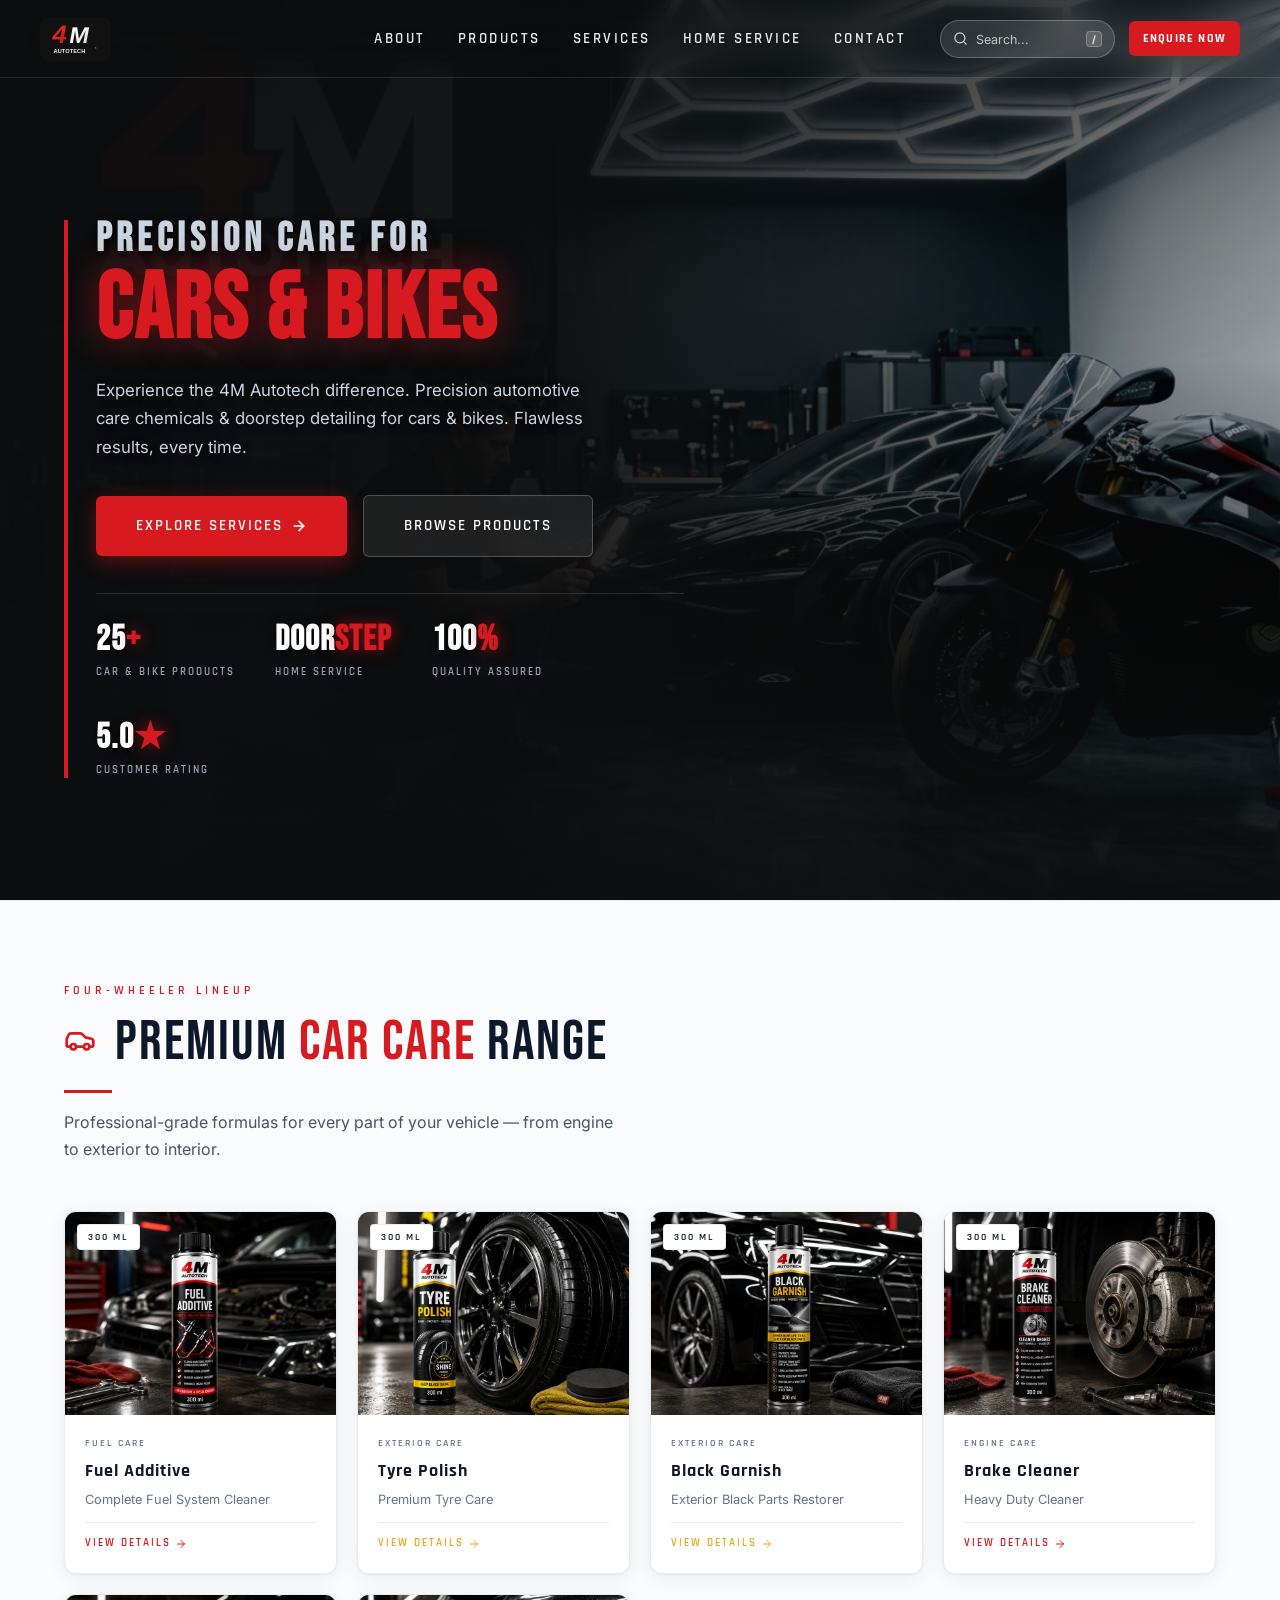
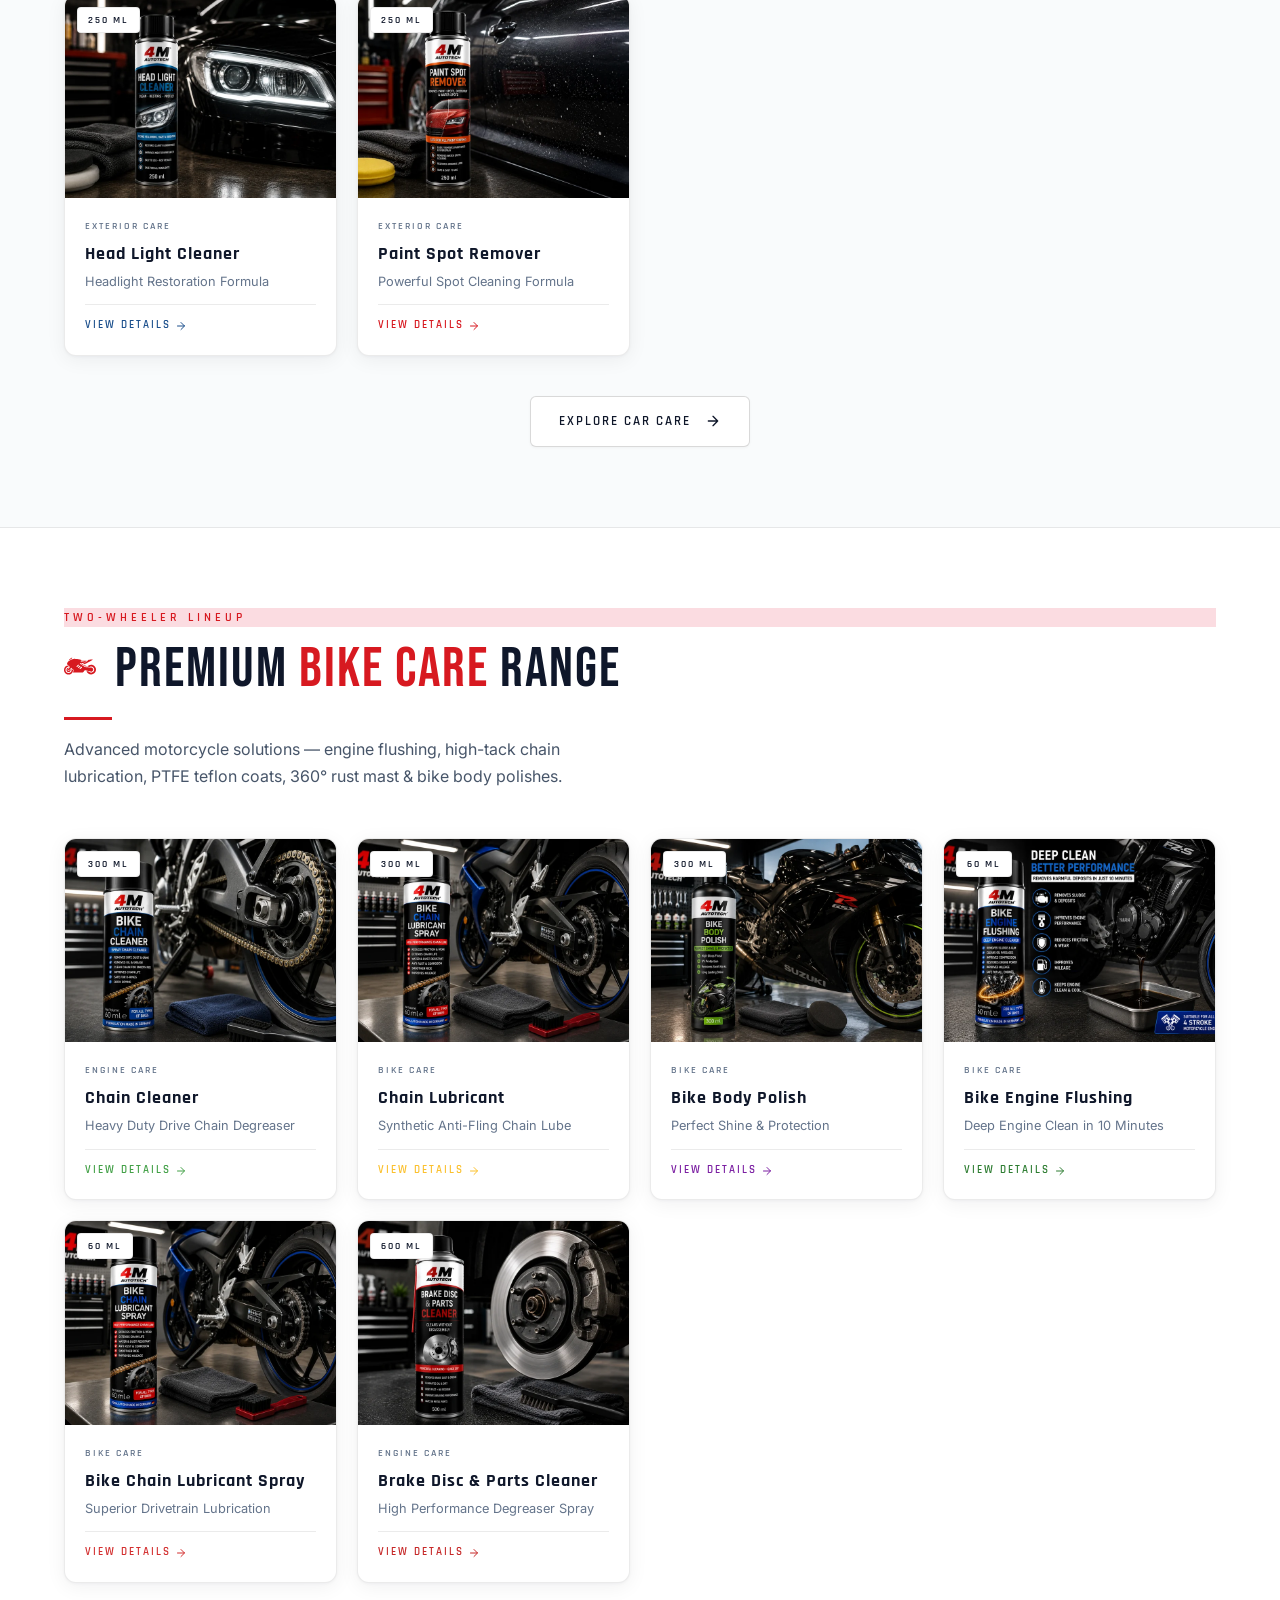
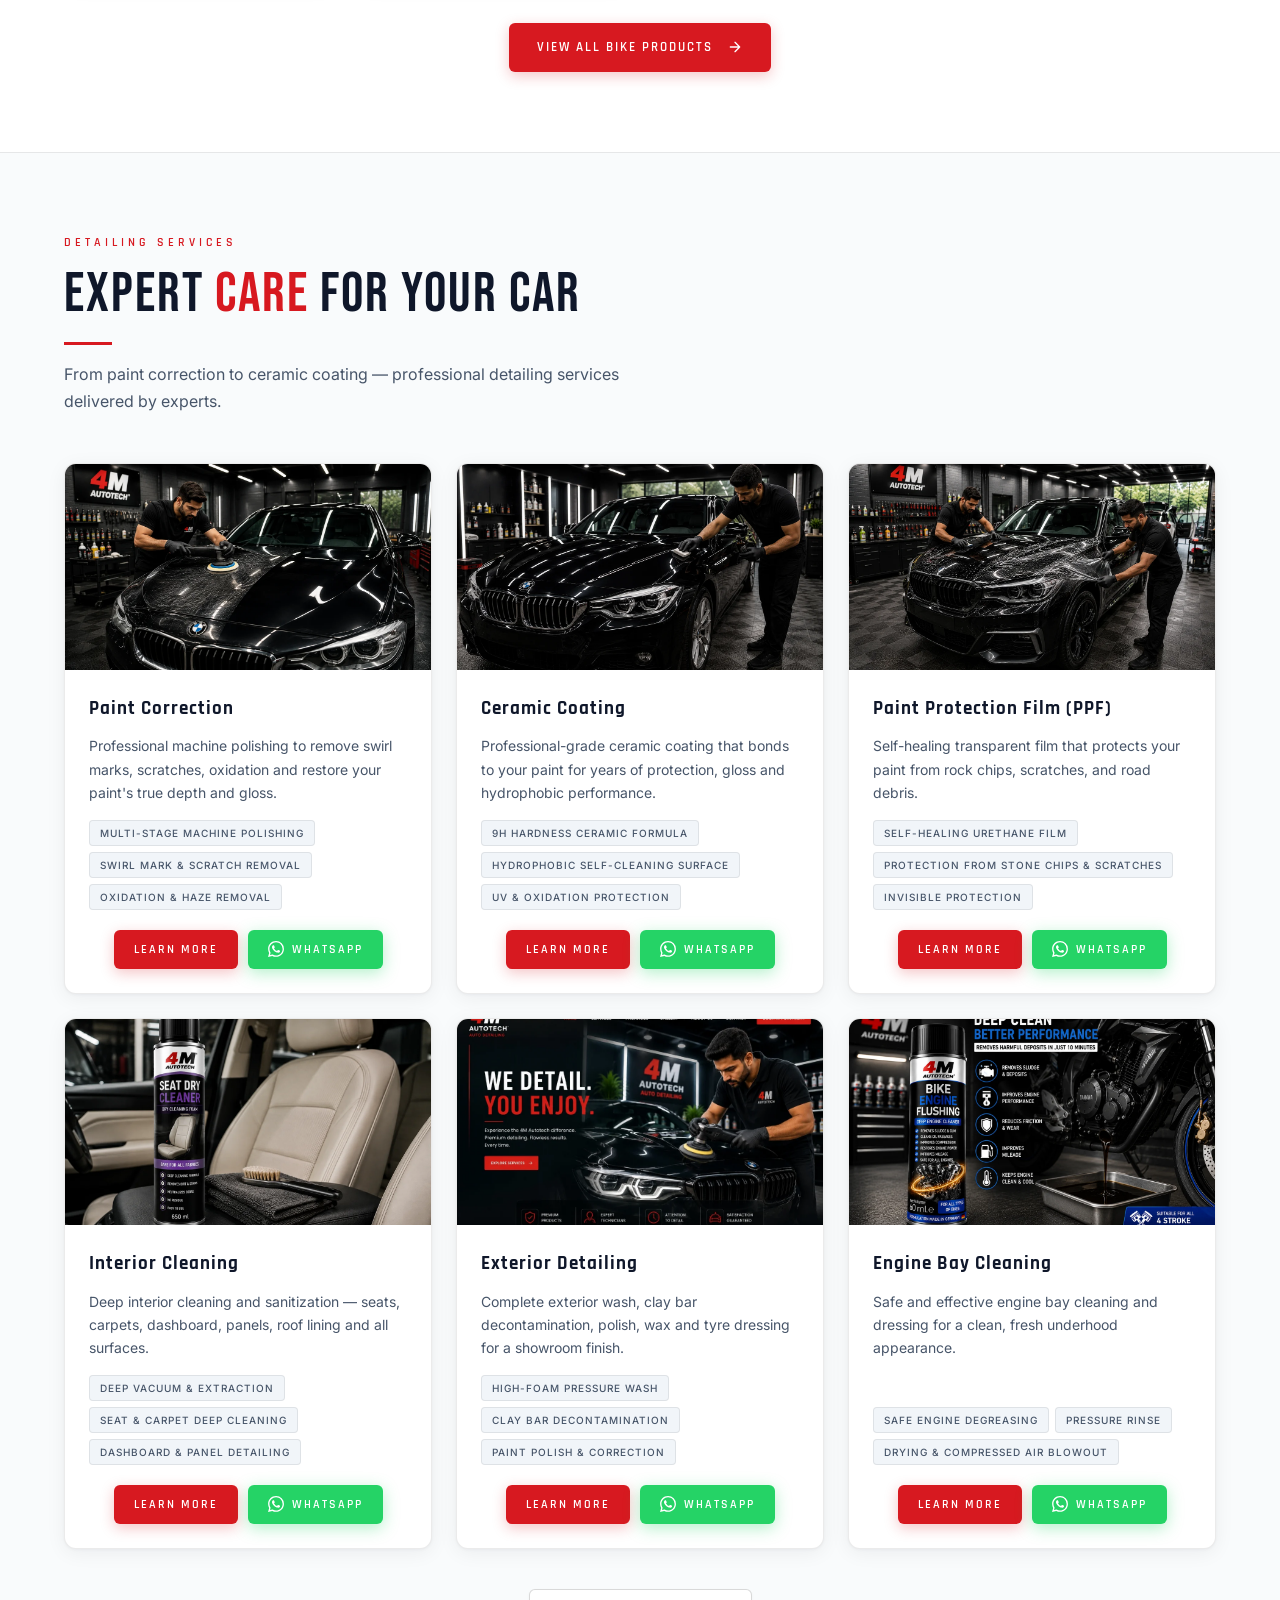
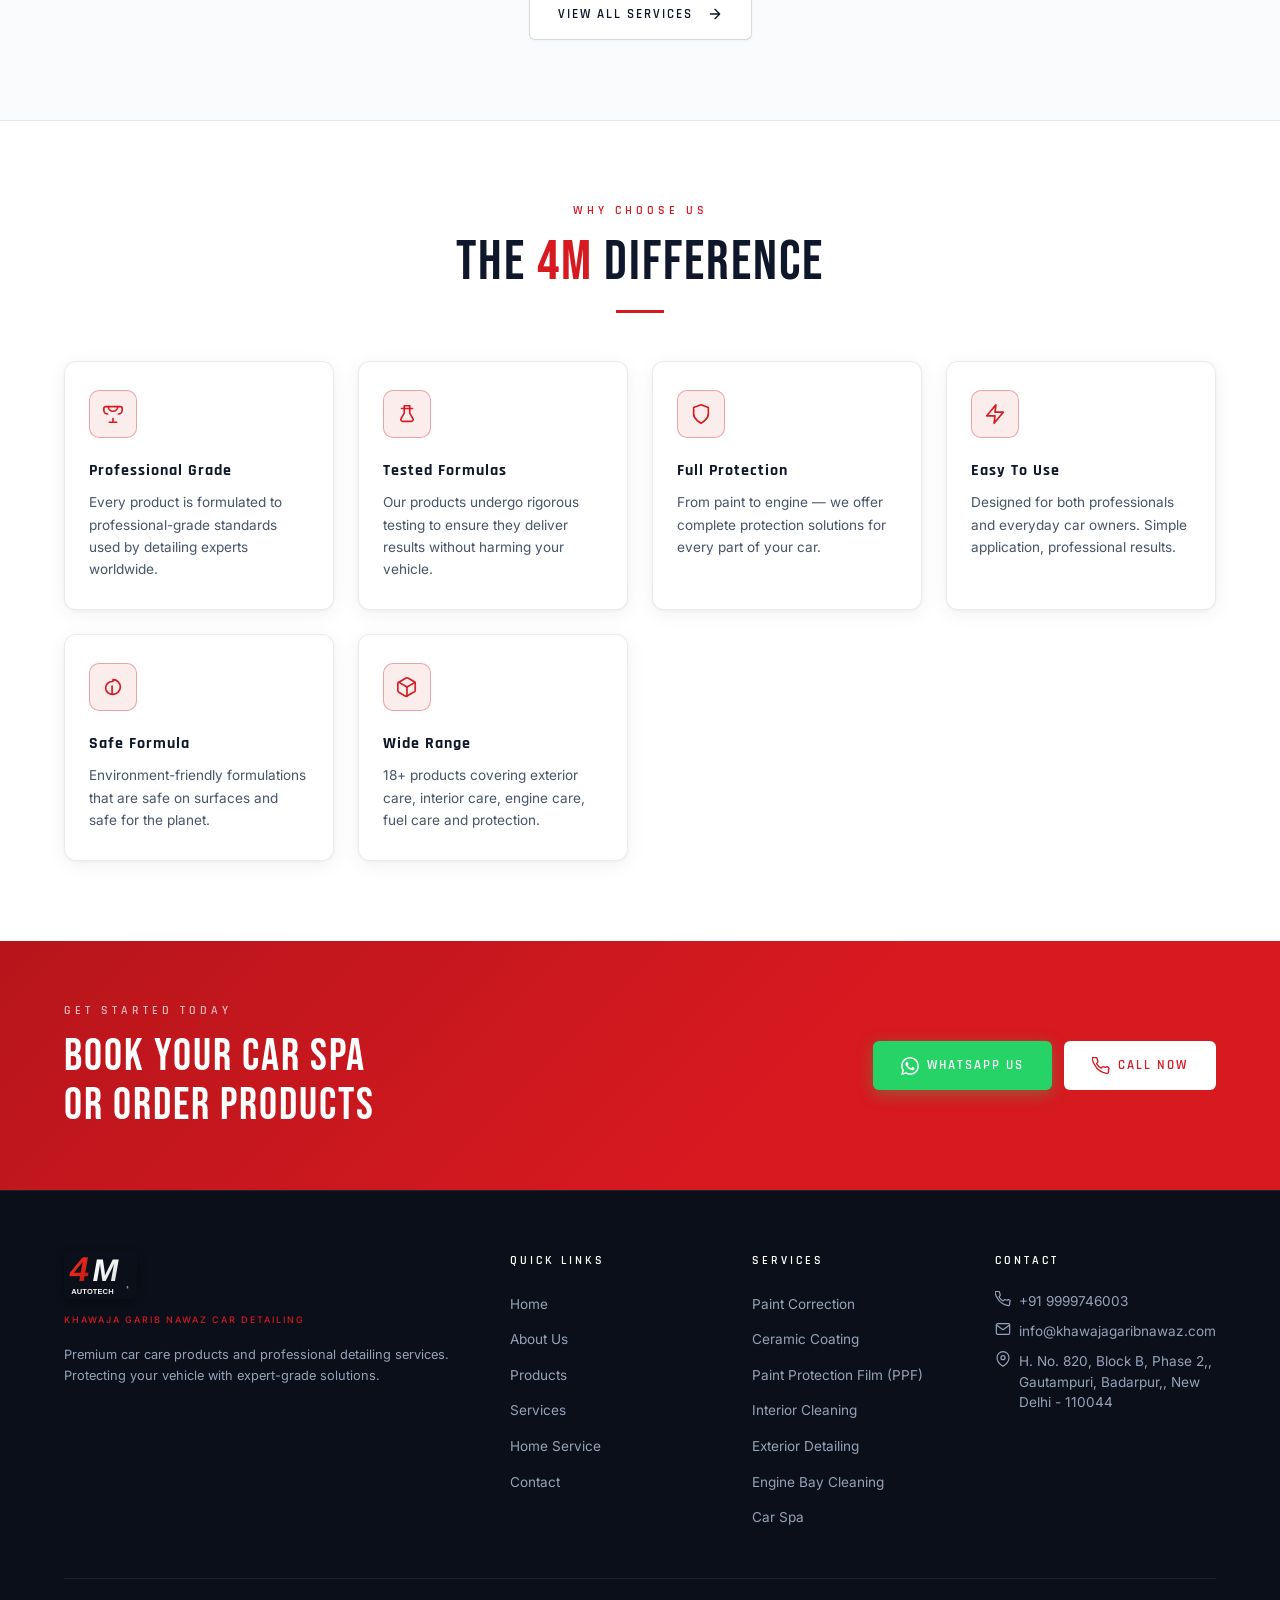
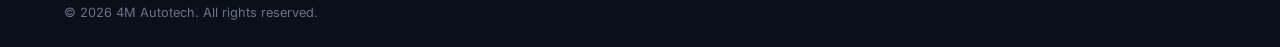
==== commit 4a5c623d: "dropdown remove ,logo and contact fix" ====
--- a/index.html
+++ b/index.html
@@ -24,128 +24,7 @@
                 </a>
                 <ul class="nav__links" id="nav-links">
                     <li><a href="about.html" class="nav__link" id="nav-about">About</a></li>
-                    <li class="nav__item--dropdown">
-                        <a href="products.html" class="nav__link nav__link--dropdown" id="nav-products">
-                            Products
-                            <svg class="nav__dropdown-icon" viewBox="0 0 24 24" width="12" height="12" fill="none"
-                                stroke="currentColor" stroke-width="2.5" stroke-linecap="round" stroke-linejoin="round">
-                                <polyline points="6 9 12 15 18 9"></polyline>
-                            </svg>
-                        </a>
-                        <div class="nav__dropdown">
-                            <div class="nav__dropdown-grid">
-                                <!-- Categories Column -->
-                                <div class="nav__dropdown-col">
-                                    <div class="nav__dropdown-title">
-                                        <svg viewBox="0 0 24 24" width="13" height="13" fill="none"
-                                            stroke="currentColor" stroke-width="2">
-                                            <rect x="3" y="3" width="7" height="7"></rect>
-                                            <rect x="14" y="3" width="7" height="7"></rect>
-                                            <rect x="14" y="14" width="7" height="7"></rect>
-                                            <rect x="3" y="14" width="7" height="7"></rect>
-                                        </svg>
-                                        Categories
-                                    </div>
-                                    <div class="nav__dropdown-links">
-                                        <a href="products.html" class="nav__dropdown-link">
-                                            <span class="nav__dropdown-link-text">All Products</span>
-                                        </a>
-                                        <a href="products.html?category=car-care" class="nav__dropdown-link">
-                                            <span class="nav__dropdown-link-text">Car Care Range</span>
-                                            <span class="nav__dropdown-tag">4-Wheeler</span>
-                                        </a>
-                                        <a href="products.html?category=bike-care" class="nav__dropdown-link">
-                                            <span class="nav__dropdown-link-text">Bike Care Range</span>
-                                            <span class="nav__dropdown-tag">2-Wheeler</span>
-                                        </a>
-                                        <a href="products.html?category=exterior-care" class="nav__dropdown-link">
-                                            <span class="nav__dropdown-link-text">Exterior Care</span>
-                                        </a>
-                                        <a href="products.html?category=interior-care" class="nav__dropdown-link">
-                                            <span class="nav__dropdown-link-text">Interior Care</span>
-                                        </a>
-                                        <a href="products.html?category=engine-care" class="nav__dropdown-link">
-                                            <span class="nav__dropdown-link-text">Engine &amp; Fuel Care</span>
-                                        </a>
-                                        <a href="products.html?category=protection" class="nav__dropdown-link">
-                                            <span class="nav__dropdown-link-text">Coatings &amp; Protection</span>
-                                        </a>
-                                    </div>
-                                </div>
-
-                                <!-- Popular Products Column -->
-                                <div class="nav__dropdown-col">
-                                    <div class="nav__dropdown-title">
-                                        <svg viewBox="0 0 24 24" width="13" height="13" fill="none"
-                                            stroke="currentColor" stroke-width="2">
-                                            <polygon
-                                                points="12 2 15.09 8.26 22 9.27 17 14.14 18.18 21.02 12 17.77 5.82 21.02 7 14.14 2 9.27 8.91 8.26 12 2">
-                                            </polygon>
-                                        </svg>
-                                        Products
-                                    </div>
-                                    <div class="nav__dropdown-products">
-                                        <a href="products.html?product=fuel-additive" class="nav__dropdown-product">
-                                            <div class="nav__product-info">
-                                                <span class="nav__product-name">Fuel Additive</span>
-                                                <span class="nav__product-sub">Fuel System Cleaner • 300ml</span>
-                                            </div>
-                                        </a>
-                                        <a href="products.html?product=tyre-polish" class="nav__dropdown-product">
-                                            <div class="nav__product-info">
-                                                <span class="nav__product-name">Tyre Polish</span>
-                                                <span class="nav__product-sub">Deep Black UV Shine • ₹349</span>
-                                            </div>
-                                        </a>
-                                        <a href="products.html?product=black-garnish" class="nav__dropdown-product">
-                                            <div class="nav__product-info">
-                                                <span class="nav__product-name">Black Garnish</span>
-                                                <span class="nav__product-sub">Plastic &amp; Trim Restorer • ₹349</span>
-                                            </div>
-                                        </a>
-                                        <a href="products.html?product=brake-cleaner" class="nav__dropdown-product">
-                                            <div class="nav__product-info">
-                                                <span class="nav__product-name">Brake Cleaner</span>
-                                                <span class="nav__product-sub">Heavy Duty Quick-Dry • 300ml</span>
-                                            </div>
-                                        </a>
-                                        <a href="products.html?product=anti-rust-coating" class="nav__dropdown-product">
-                                            <div class="nav__product-info">
-                                                <span class="nav__product-name">Anti Rust Coating</span>
-                                                <span class="nav__product-sub">Underbody Protection</span>
-                                            </div>
-                                        </a>
-                                        <a href="products.html?product=bike-chain-lube" class="nav__dropdown-product">
-                                            <div class="nav__product-info">
-                                                <span class="nav__product-name">Bike Chain Lubricant</span>
-                                                <span class="nav__product-sub">High-Speed Chain Spray</span>
-                                            </div>
-                                        </a>
-                                    </div>
-                                </div>
-
-                                <!-- Spotlight Card -->
-                                <div class="nav__dropdown-col nav__dropdown-col--spotlight">
-                                    <div class="nav__dropdown-spotlight">
-                                        <div>
-                                            <span class="nav__spotlight-badge">FEATURED</span>
-                                            <h4 class="nav__spotlight-title">Precision Auto Care</h4>
-                                            <p class="nav__spotlight-desc">High-performance formulas designed for
-                                                maximum gloss, protection, and durability.</p>
-                                        </div>
-                                        <a href="products.html" class="nav__spotlight-btn">
-                                            View Full Catalog
-                                            <svg viewBox="0 0 24 24" width="13" height="13" fill="none"
-                                                stroke="currentColor" stroke-width="2">
-                                                <line x1="5" y1="12" x2="19" y2="12"></line>
-                                                <polyline points="12 5 19 12 12 19"></polyline>
-                                            </svg>
-                                        </a>
-                                    </div>
-                                </div>
-                            </div>
-                        </div>
-                    </li>
+                    <li><a href="products.html" class="nav__link" id="nav-products">Products</a></li>
                     <li><a href="services.html" class="nav__link" id="nav-services">Services</a></li>
                     <li><a href="home-service.html" class="nav__link" id="nav-home-service">Home Service</a></li>
                     <li><a href="contact.html" class="nav__link" id="nav-contact">Contact</a></li>
@@ -475,7 +354,6 @@
             </div>
             <div class="footer__bottom">
                 <div class="footer__copyright" id="footer-copyright"></div>
-                <div class="footer__gst" id="footer-gst"></div>
             </div>
         </div>
     </footer>
@@ -644,7 +522,6 @@
         `;
 
             document.getElementById('footer-copyright').textContent = `© ${new Date().getFullYear()} 4M Autotech. All rights reserved.`;
-            document.getElementById('footer-gst').textContent = `GST: ${SITE_CONFIG.gst}`;
 
             // ---- SCROLL ANIMATIONS ----
             const observer = new IntersectionObserver(entries => {
--- a/css/style.css
+++ b/css/style.css
@@ -308,10 +308,11 @@
     width: auto;
     max-width: 140px;
     object-fit: contain;
-    border-radius: 6px;
     display: block;
-    box-shadow: 0 2px 8px rgba(0, 0, 0, 0.12);
-    transition: transform var(--transition), box-shadow var(--transition);
+    background: #111111;
+    border-radius: 8px;
+    padding: 4px 8px;
+    transition: transform var(--transition), opacity var(--transition);
 }
 
 .nav__logo:hover .nav__logo-img {
@@ -428,36 +429,35 @@
 }
 
 /* ============================================================
-   NAV DROPDOWN (DESKTOP)
+   NAV DROPDOWN — PREMIUM MEGA MENU
    ============================================================ */
 .nav__dropdown {
     position: absolute;
-    top: calc(100% + 12px);
-    left: -100px;
-    width: 800px;
-    background: #FFFFFF !important;
-    border: 1px solid rgba(0, 0, 0, 0.08);
-    border-top: 3px solid var(--red);
-    border-radius: 12px;
-    box-shadow: 0 20px 45px rgba(0, 0, 0, 0.18), 0 4px 14px rgba(0, 0, 0, 0.05);
-    padding: 22px 24px;
+    top: calc(100% + 10px);
+    left: -120px;
+    width: 860px;
+    background: #0E1114;
+    border: 1px solid rgba(255,255,255,0.07);
+    border-top: 2px solid var(--red);
+    border-radius: 14px;
+    box-shadow: 0 28px 60px rgba(0,0,0,0.55), 0 4px 20px rgba(0,0,0,0.3);
     opacity: 0;
     visibility: hidden;
     pointer-events: none;
-    transition: opacity 0.22s cubic-bezier(0.16, 1, 0.3, 1), transform 0.22s cubic-bezier(0.16, 1, 0.3, 1), visibility 0.22s;
+    transition: opacity 0.2s cubic-bezier(0.16,1,0.3,1), transform 0.2s cubic-bezier(0.16,1,0.3,1), visibility 0.2s;
     transform: translateY(8px);
     z-index: 1000;
-    box-sizing: border-box;
-}
-
-/* Hover bridge to keep dropdown open */
+    overflow: hidden;
+}
+
+/* Hover bridge */
 .nav__dropdown::before {
     content: '';
     position: absolute;
-    top: -18px;
+    top: -16px;
     left: 0;
     right: 0;
-    height: 18px;
+    height: 16px;
 }
 
 .nav__item--dropdown:hover .nav__dropdown,
@@ -468,178 +468,279 @@
     transform: translateY(0);
 }
 
-/* Dropdown Grid */
-.nav__dropdown-grid {
-    display: grid;
-    grid-template-columns: 210px 280px 230px;
-    gap: 20px;
-    align-items: stretch;
-}
-
-.nav__dropdown-col {
-    display: flex;
-    flex-direction: column;
-}
-
-.nav__dropdown-col:not(:last-child) {
-    border-right: 1px solid rgba(0, 0, 0, 0.06);
-    padding-right: 20px;
-}
-
-.nav__dropdown-title {
-    display: flex;
-    align-items: center;
-    gap: 8px;
-    font-family: var(--font-heading);
-    font-size: 11.5px;
+/* ── Header bar ── */
+.nav__dd-header {
+    display: flex;
+    align-items: center;
+    justify-content: space-between;
+    padding: 12px 20px;
+    border-bottom: 1px solid rgba(255,255,255,0.06);
+    background: rgba(255,255,255,0.03);
+}
+
+.nav__dd-header-left {
+    display: flex;
+    align-items: center;
+    gap: 12px;
+}
+
+.nav__dd-eyebrow {
+    font-family: var(--font-heading);
+    font-size: 10px;
     font-weight: 700;
     letter-spacing: 2px;
     text-transform: uppercase;
-    color: var(--red);
-    margin-bottom: 14px;
-    padding-bottom: 6px;
-    border-bottom: 1px solid rgba(0, 0, 0, 0.06);
-}
-
-.nav__dropdown-links {
+    color: rgba(255,255,255,0.5);
+}
+
+.nav__dd-count {
+    font-family: var(--font-heading);
+    font-size: 10px;
+    font-weight: 700;
+    letter-spacing: 1px;
+    text-transform: uppercase;
+    background: rgba(215,25,32,0.18);
+    color: #FF5A5A;
+    border: 1px solid rgba(215,25,32,0.3);
+    padding: 2px 8px;
+    border-radius: 20px;
+}
+
+.nav__dd-view-all {
+    display: inline-flex;
+    align-items: center;
+    gap: 6px;
+    font-family: var(--font-heading);
+    font-size: 11px;
+    font-weight: 700;
+    letter-spacing: 1px;
+    text-transform: uppercase;
+    color: var(--red);
+    transition: all var(--transition);
+}
+
+.nav__dd-view-all:hover {
+    color: #FF5A5A;
+    gap: 10px;
+}
+
+/* ── Body layout ── */
+.nav__dd-body {
+    display: grid;
+    grid-template-columns: 190px 1px 1fr 200px;
+    min-height: 280px;
+}
+
+/* ── Section label ── */
+.nav__dd-section-label {
+    font-family: var(--font-heading);
+    font-size: 10px;
+    font-weight: 700;
+    letter-spacing: 2px;
+    text-transform: uppercase;
+    color: rgba(255,255,255,0.3);
+    margin-bottom: 10px;
+}
+
+/* ── Categories column ── */
+.nav__dd-categories {
+    padding: 16px 14px;
+    border-right: 1px solid rgba(255,255,255,0.06);
+}
+
+.nav__dd-category-list {
     display: flex;
     flex-direction: column;
-    gap: 4px;
-}
-
-.nav__dropdown-link {
-    display: flex;
-    align-items: center;
-    justify-content: space-between;
+    gap: 3px;
+}
+
+.nav__dd-cat-pill {
+    display: flex;
+    align-items: center;
+    gap: 8px;
     padding: 7px 10px;
-    border-radius: 6px;
-    color: var(--text-secondary);
-    font-size: 13px;
+    border-radius: 7px;
+    font-size: 12.5px;
     font-weight: 500;
+    color: rgba(255,255,255,0.65);
     transition: all var(--transition);
     text-transform: none;
-}
-
-.nav__dropdown-link:hover {
-    background: rgba(215, 25, 32, 0.06);
-    color: var(--text-primary);
+    cursor: pointer;
+    border: 1px solid transparent;
+}
+
+.nav__dd-cat-pill svg {
+    flex-shrink: 0;
+    color: rgba(255,255,255,0.35);
+    transition: color var(--transition);
+}
+
+.nav__dd-cat-pill:hover {
+    background: rgba(215,25,32,0.1);
+    color: #fff;
+    border-color: rgba(215,25,32,0.25);
     transform: translateX(3px);
 }
 
-.nav__dropdown-pill {
-    font-size: 10px;
+.nav__dd-cat-pill:hover svg {
+    color: var(--red);
+}
+
+.nav__dd-cat-pill--active {
+    background: rgba(215,25,32,0.15);
+    color: #fff;
+    border-color: rgba(215,25,32,0.3);
+}
+
+.nav__dd-cat-pill--active svg {
+    color: var(--red);
+}
+
+.nav__dd-cat-tag {
+    margin-left: auto;
+    font-size: 8.5px;
     font-family: var(--font-heading);
     font-weight: 700;
     letter-spacing: 0.5px;
-    background: var(--red-light);
-    color: var(--red);
-    padding: 2px 7px;
-    border-radius: 20px;
-    border: 1px solid rgba(215, 25, 32, 0.25);
-}
-
-.nav__dropdown-tag {
-    font-size: 9px;
-    font-family: var(--font-heading);
-    font-weight: 600;
-    letter-spacing: 0.5px;
-    background: rgba(0, 0, 0, 0.05);
-    color: var(--text-muted);
-    padding: 2px 6px;
-    border-radius: 4px;
-    text-transform: uppercase;
-}
-
-.nav__dropdown-products {
-    display: flex;
-    flex-direction: column;
-    gap: 6px;
-}
-
-.nav__dropdown-product {
+    text-transform: uppercase;
+    background: rgba(255,255,255,0.08);
+    color: rgba(255,255,255,0.4);
+    padding: 2px 5px;
+    border-radius: 3px;
+    flex-shrink: 0;
+}
+
+/* ── Vertical divider ── */
+.nav__dd-divider {
+    background: rgba(255,255,255,0.06);
+    width: 1px;
+}
+
+/* ── Products section ── */
+.nav__dd-products-section {
+    padding: 16px 16px;
+}
+
+.nav__dd-product-grid {
+    display: grid;
+    grid-template-columns: repeat(2, 1fr);
+    gap: 8px;
+}
+
+.nav__dd-product-card {
     display: flex;
     align-items: center;
     gap: 10px;
-    padding: 6px 10px;
-    border-radius: 6px;
-    border: 1px solid transparent;
+    padding: 8px 10px;
+    border-radius: 9px;
+    border: 1px solid rgba(255,255,255,0.06);
+    background: rgba(255,255,255,0.02);
     transition: all var(--transition);
     text-transform: none;
-}
-
-.nav__dropdown-product:hover {
-    background: rgba(215, 25, 32, 0.06);
-    border-color: rgba(215, 25, 32, 0.2);
-    transform: translateX(3px);
-}
-
-.nav__product-info {
+    cursor: pointer;
+}
+
+.nav__dd-product-card:hover {
+    background: rgba(215,25,32,0.1);
+    border-color: rgba(215,25,32,0.3);
+    transform: translateY(-2px);
+    box-shadow: 0 6px 18px rgba(0,0,0,0.3);
+}
+
+.nav__dd-product-img-wrap {
+    width: 44px;
+    height: 44px;
+    border-radius: 6px;
+    overflow: hidden;
+    background: rgba(255,255,255,0.05);
+    flex-shrink: 0;
+    display: flex;
+    align-items: center;
+    justify-content: center;
+    border: 1px solid rgba(255,255,255,0.08);
+}
+
+.nav__dd-product-img {
+    width: 100%;
+    height: 100%;
+    object-fit: cover;
+}
+
+.nav__dd-product-info {
     display: flex;
     flex-direction: column;
-    line-height: 1.25;
-}
-
-.nav__product-name {
-    font-size: 13px;
+    gap: 2px;
+    min-width: 0;
+}
+
+.nav__dd-product-name {
+    font-size: 12.5px;
     font-weight: 600;
-    color: var(--text-primary);
-}
-
-.nav__product-sub {
-    font-size: 11px;
-    color: var(--text-muted);
-}
-
-/* Spotlight Card */
-.nav__dropdown-spotlight {
+    color: rgba(255,255,255,0.9);
+    white-space: nowrap;
+    overflow: hidden;
+    text-overflow: ellipsis;
+}
+
+.nav__dd-product-sub {
+    font-size: 10.5px;
+    color: rgba(255,255,255,0.4);
+}
+
+/* ── CTA panel ── */
+.nav__dd-cta-panel {
+    background: linear-gradient(160deg, #1a0607 0%, #0E1114 100%);
+    border-left: 1px solid rgba(215,25,32,0.2);
+    display: flex;
+    align-items: center;
+    justify-content: center;
+    padding: 0;
+}
+
+.nav__dd-cta-inner {
+    padding: 20px 18px;
+    display: flex;
+    flex-direction: column;
     height: 100%;
-    background: #0E1114;
-    border: 1px solid rgba(215, 25, 32, 0.25);
-    border-radius: 10px;
-    padding: 18px 16px;
-    display: flex;
-    flex-direction: column;
     justify-content: space-between;
-    box-shadow: 0 4px 14px rgba(0, 0, 0, 0.2);
-    box-sizing: border-box;
-}
-
-.nav__spotlight-badge {
+}
+
+.nav__dd-cta-badge {
     display: inline-flex;
-    align-items: center;
+    align-self: flex-start;
     font-family: var(--font-heading);
     font-size: 9px;
     font-weight: 700;
     letter-spacing: 1.5px;
     text-transform: uppercase;
-    background: rgba(215, 25, 32, 0.2);
-    color: #FF4D4D;
-    border: 1px solid rgba(215, 25, 32, 0.35);
-    padding: 3px 7px;
+    background: rgba(215,25,32,0.2);
+    color: #FF5A5A;
+    border: 1px solid rgba(215,25,32,0.35);
+    padding: 3px 8px;
     border-radius: 4px;
     margin-bottom: 10px;
-    align-self: flex-start;
-}
-
-.nav__spotlight-title {
+}
+
+.nav__dd-cta-title {
     font-family: var(--font-heading);
     font-size: 15px;
     font-weight: 800;
-    letter-spacing: 0.8px;
-    text-transform: uppercase;
-    color: #FFFFFF !important;
-    margin-bottom: 6px;
-    line-height: 1.3;
-}
-
-.nav__spotlight-desc {
-    font-size: 11.5px;
-    line-height: 1.45;
-    color: #94A3B8 !important;
+    letter-spacing: 0.5px;
+    text-transform: uppercase;
+    color: #fff;
+    margin-bottom: 8px;
+    line-height: 1.25;
+}
+
+.nav__dd-cta-desc {
+    font-size: 11px;
+    line-height: 1.5;
+    color: rgba(255,255,255,0.45);
     margin-bottom: 16px;
-}
-
-.nav__spotlight-btn {
+    flex: 1;
+}
+
+.nav__dd-cta-btn {
     display: flex;
     align-items: center;
     justify-content: center;
@@ -651,29 +752,22 @@
     letter-spacing: 1.2px;
     text-transform: uppercase;
     background: var(--red);
-    color: #FFFFFF !important;
-    padding: 10px 14px;
-    border-radius: 6px;
+    color: #fff !important;
+    padding: 11px 16px;
+    border-radius: 7px;
     transition: all var(--transition);
-    text-decoration: none;
-    box-shadow: 0 4px 12px rgba(215, 25, 32, 0.35);
-    box-sizing: border-box;
-}
-
-.nav__spotlight-btn:hover {
-    background: var(--red-dark);
+    box-shadow: 0 4px 16px rgba(215,25,32,0.4);
+}
+
+.nav__dd-cta-btn:hover {
+    background: #c0141a;
     transform: translateY(-2px);
-    box-shadow: 0 6px 18px rgba(215, 25, 32, 0.5);
-    color: #FFFFFF !important;
-}
-
-.nav__spotlight-btn svg {
-    transition: transform var(--transition);
-}
-
-.nav__spotlight-btn:hover svg {
-    transform: translateX(4px);
-}
+    box-shadow: 0 8px 24px rgba(215,25,32,0.55);
+    color: #fff !important;
+}
+
+/* ── Legacy classes (kept for other pages' dropdowns) ── */
+.nav__dropdown-grid { display: none; }
 
 /* ============================================================
    NAVBAR ACTIONS & SEARCH (DESKTOP & MOBILE)
@@ -1053,6 +1147,12 @@
 
 .nav__mobile .nav__link {
     font-size: 18px;
+    color: #111111 !important;
+}
+
+.nav__mobile .nav__link:hover,
+.nav__mobile .nav__link.active {
+    color: var(--red) !important;
 }
 
 /* Mobile Dropdown Accordion */
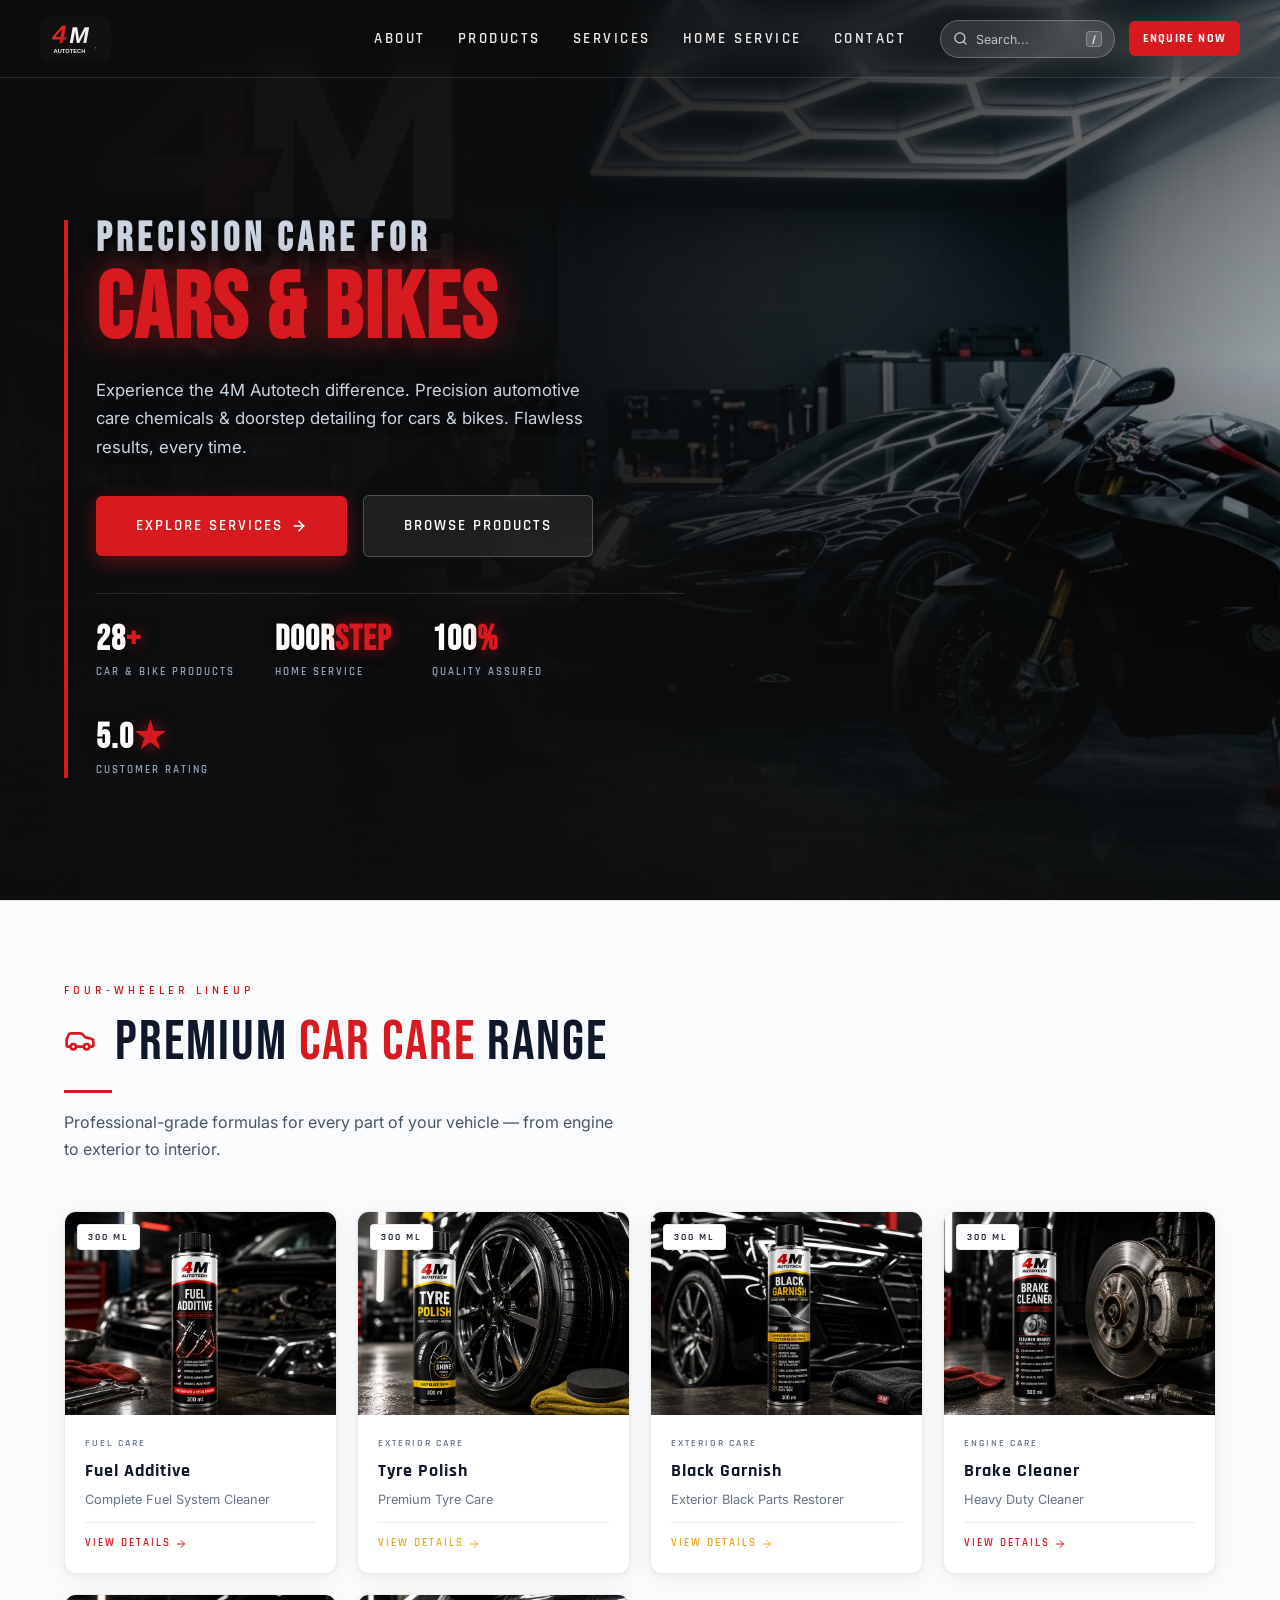
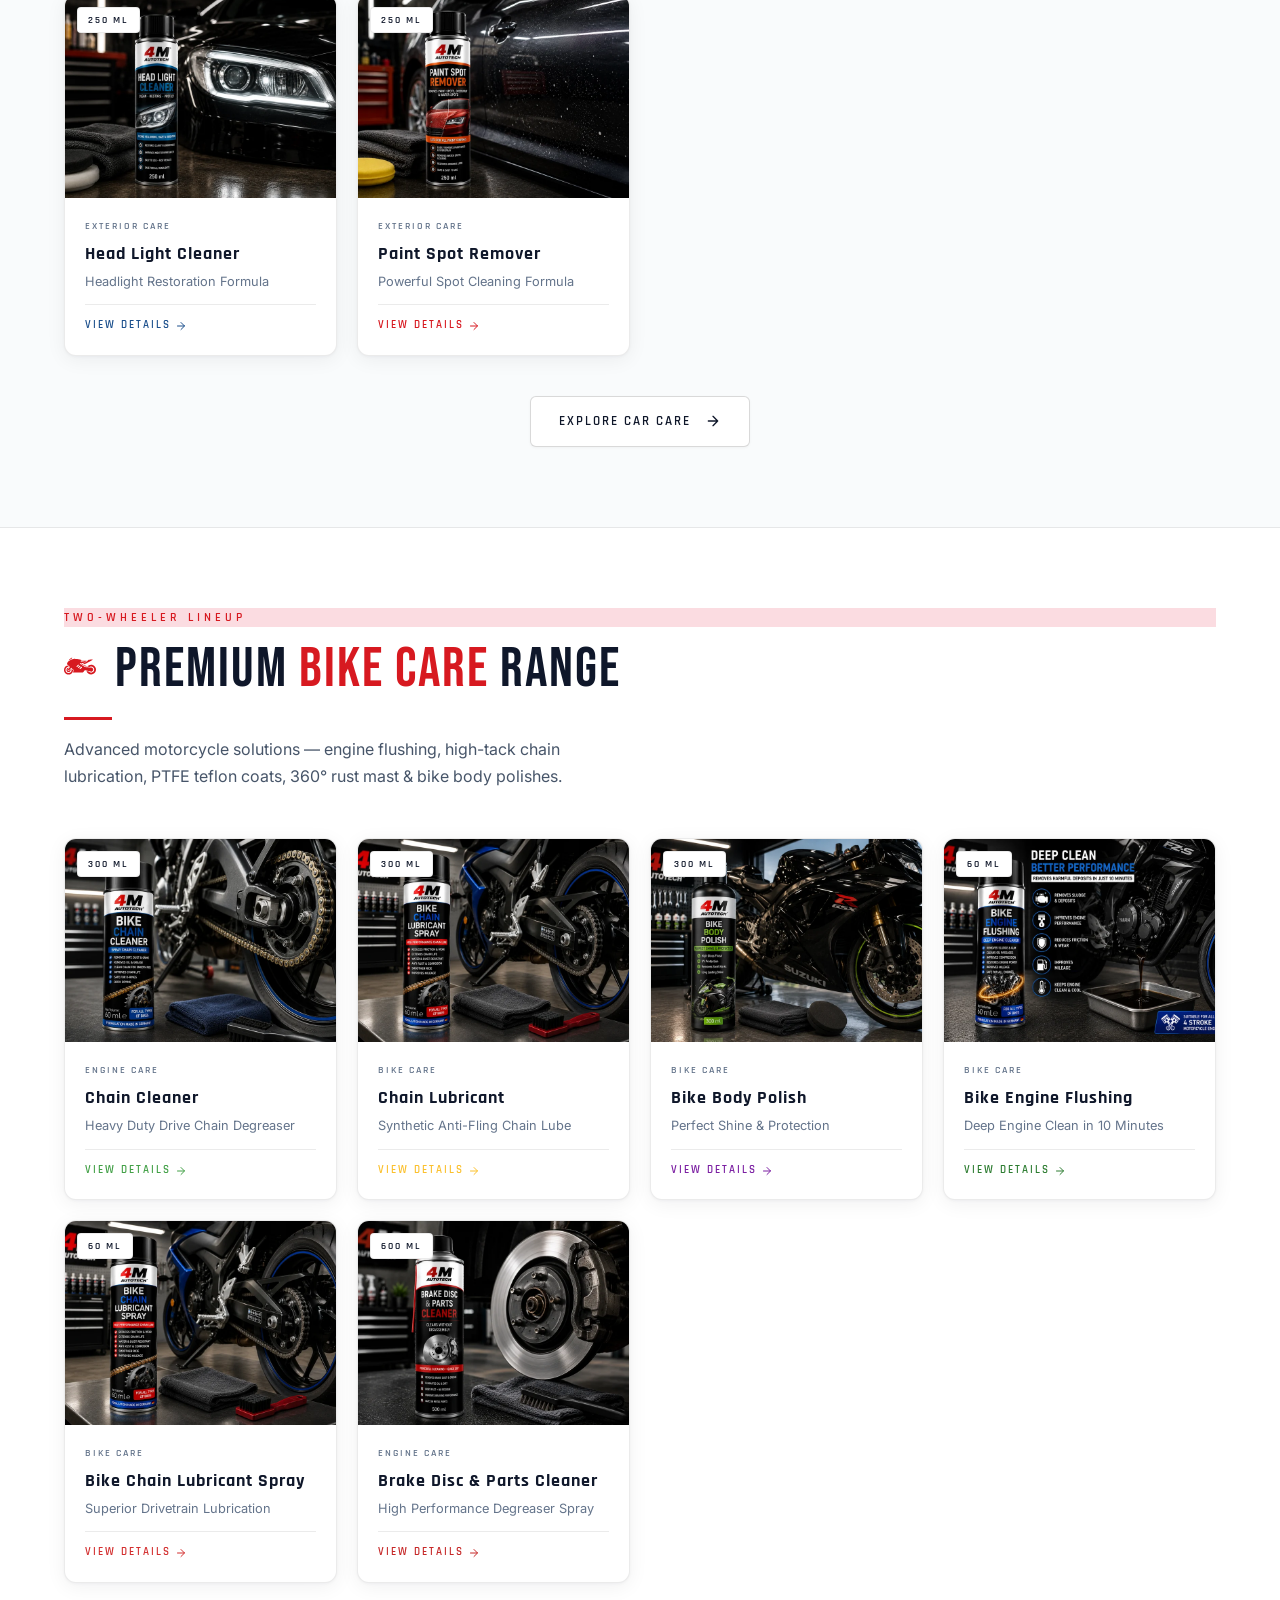
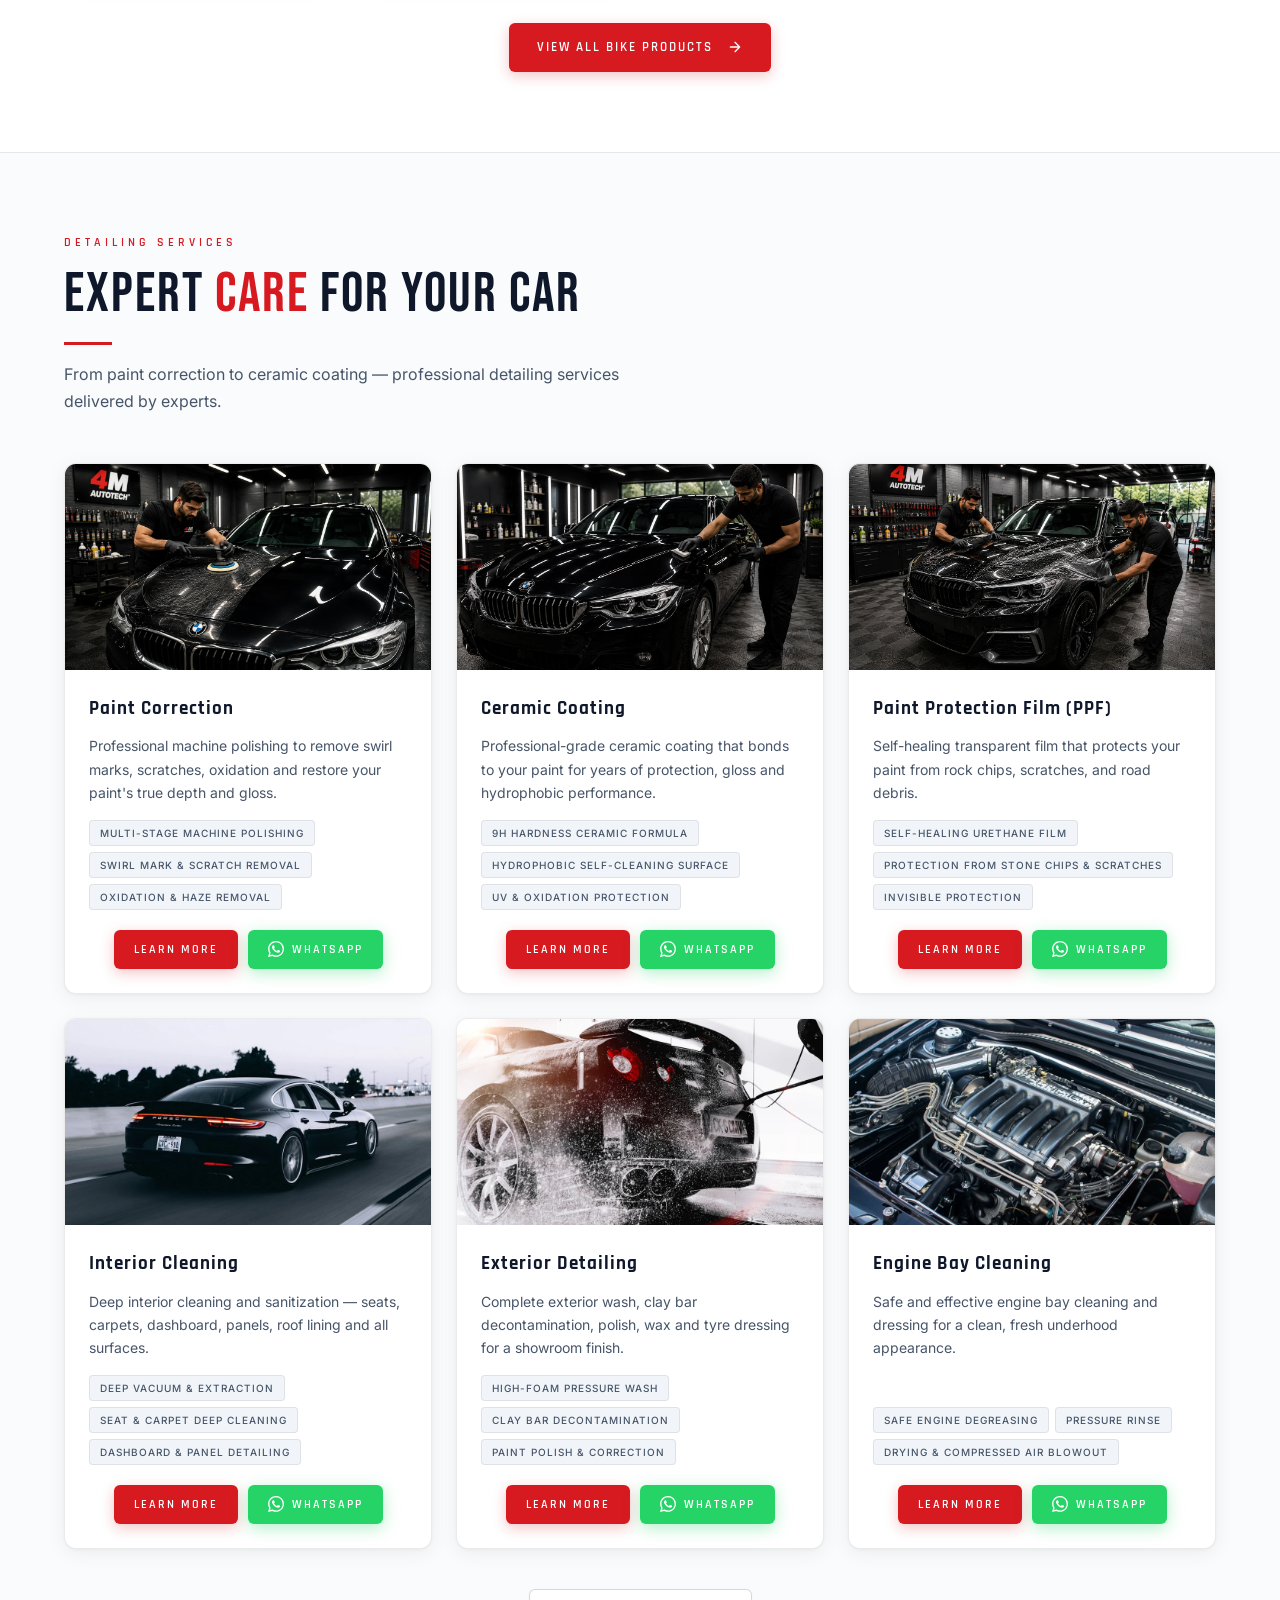
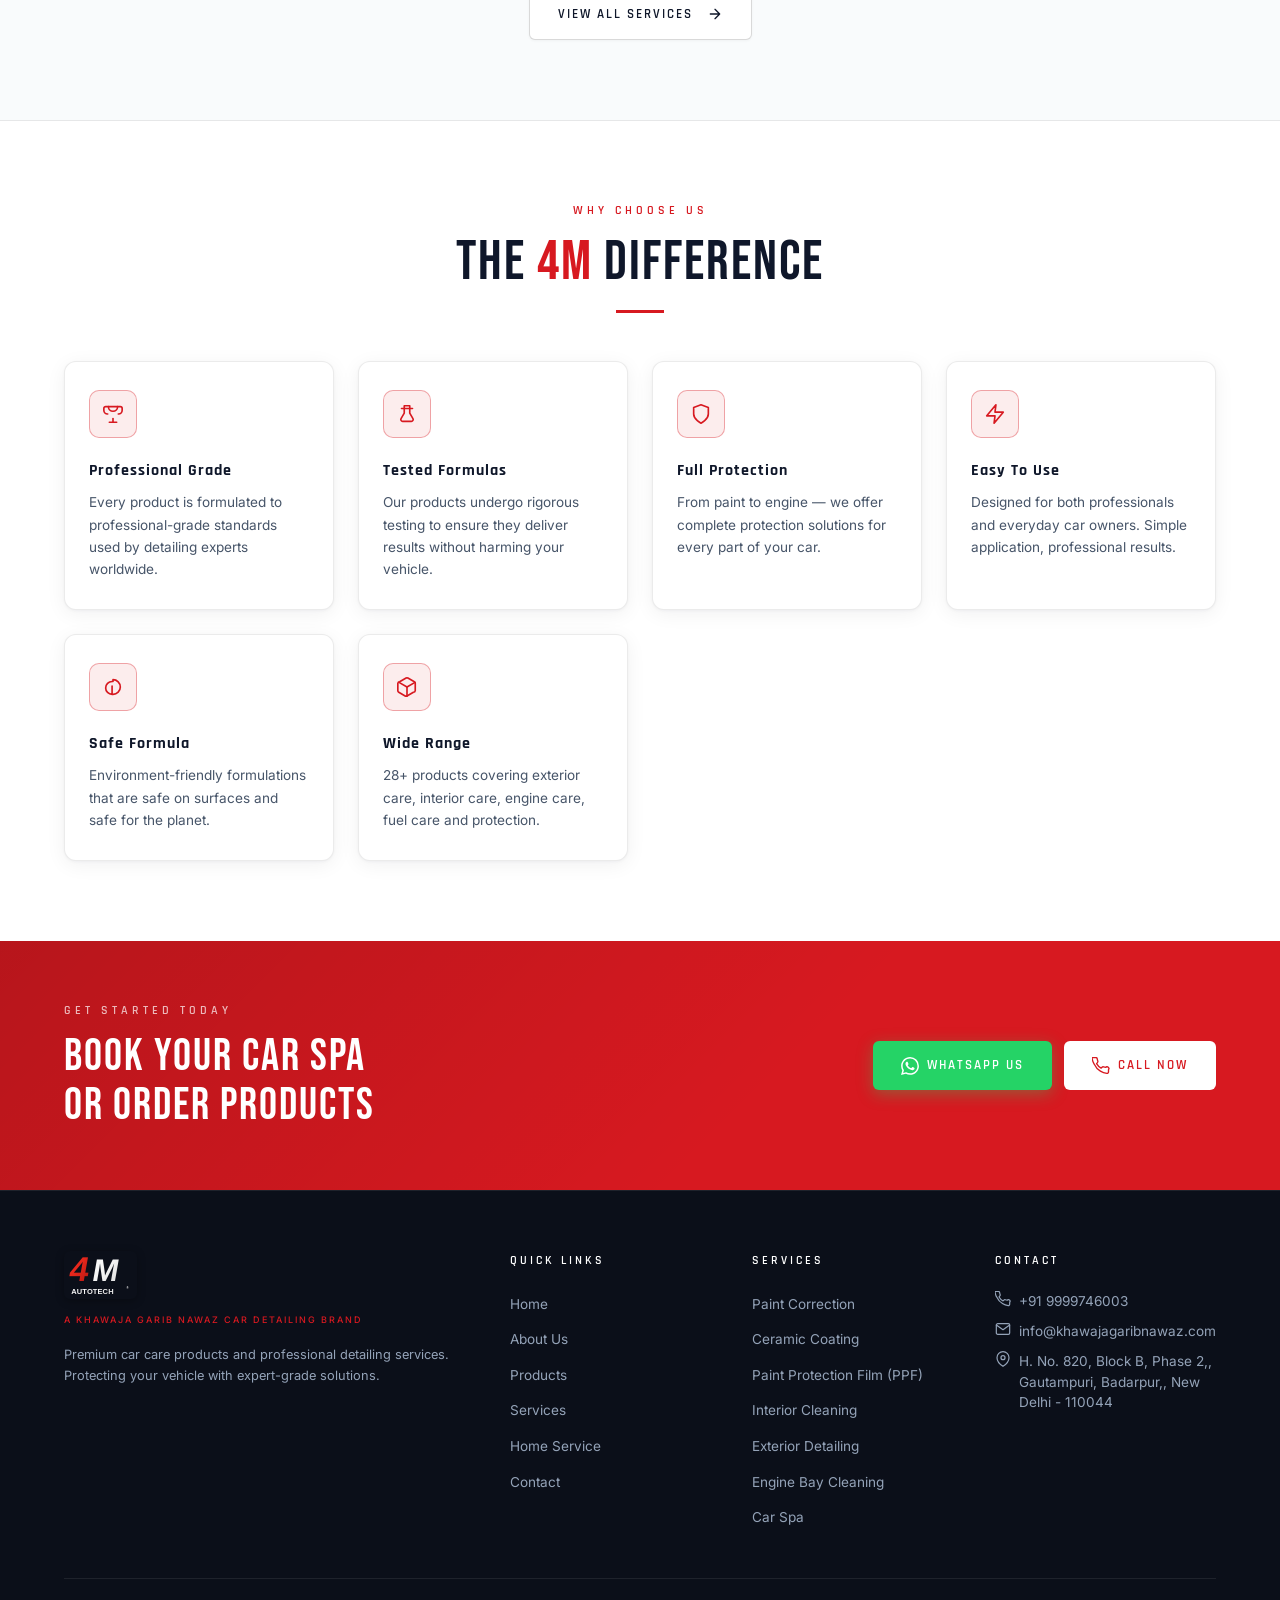
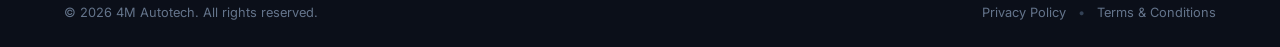
==== commit 7af880ed: "map fix" ====
--- a/index.html
+++ b/index.html
@@ -83,7 +83,7 @@
                 <div class="nav__mobile-sub" id="mob-products-sub">
                     <div class="nav__mobile-group-title">Categories</div>
                     <div class="nav__mobile-links">
-                        <a href="products.html" class="nav__mobile-sublink">All Products</a>
+                        <a href="products.html" class="nav__mobile-sublink">All Products (28)</a>
                         <a href="products.html?category=car-care" class="nav__mobile-sublink">Car Care Range</a>
                         <a href="products.html?category=bike-care" class="nav__mobile-sublink">Bike Care Range</a>
                         <a href="products.html?category=exterior-care" class="nav__mobile-sublink">Exterior Care</a>
@@ -139,7 +139,7 @@
                     </div>
                     <div class="hero__stats">
                         <div class="hero__stat" id="stat-products">
-                            <div class="hero__stat-num">25<span>+</span></div>
+                            <div class="hero__stat-num">28<span>+</span></div>
                             <div class="hero__stat-label">Car &amp; Bike Products</div>
                         </div>
                         <div class="hero__stat" id="stat-services">
@@ -290,14 +290,14 @@
                     <div class="cta-strip__title">Book Your Car Spa<br>Or Order Products</div>
                 </div>
                 <div class="cta-strip__actions">
-                    <a id="cta-whatsapp" href="#" class="btn btn--whatsapp">
+                    <a id="cta-whatsapp" href="https://wa.me/919999746003?text=Hello%204M%20Autotech%2C%20I%20would%20like%20to%20enquire%20about%20your%20products%20and%20services." class="btn btn--whatsapp">
                         <svg class="btn__icon" viewBox="0 0 24 24" fill="currentColor">
                             <path
                                 d="M17.472 14.382c-.297-.149-1.758-.867-2.03-.967-.273-.099-.471-.148-.67.15-.197.297-.767.966-.94 1.164-.173.199-.347.223-.644.075-.297-.15-1.255-.463-2.39-1.475-.883-.788-1.48-1.761-1.653-2.059-.173-.297-.018-.458.13-.606.134-.133.298-.347.446-.52.149-.174.198-.298.298-.497.099-.198.05-.371-.025-.52-.075-.149-.669-1.612-.916-2.207-.242-.579-.487-.5-.669-.51-.173-.008-.371-.01-.57-.01-.198 0-.52.074-.792.372-.272.297-1.04 1.016-1.04 2.479 0 1.462 1.065 2.875 1.213 3.074.149.198 2.096 3.2 5.077 4.487.709.306 1.262.489 1.694.625.712.227 1.36.195 1.871.118.571-.085 1.758-.719 2.006-1.413.248-.694.248-1.289.173-1.413-.074-.124-.272-.198-.57-.347m-5.421 7.403h-.004a9.87 9.87 0 01-5.031-1.378l-.361-.214-3.741.982.998-3.648-.235-.374a9.86 9.86 0 01-1.51-5.26c.001-5.45 4.436-9.884 9.888-9.884 2.64 0 5.122 1.03 6.988 2.898a9.825 9.825 0 012.893 6.994c-.003 5.45-4.437 9.884-9.885 9.884m8.413-18.297A11.815 11.815 0 0012.05 0C5.495 0 .16 5.335.157 11.892c0 2.096.547 4.142 1.588 5.945L.057 24l6.305-1.654a11.882 11.882 0 005.683 1.448h.005c6.554 0 11.89-5.335 11.893-11.893a11.821 11.821 0 00-3.48-8.413z" />
                         </svg>
                         WhatsApp Us
                     </a>
-                    <a id="cta-call" href="#" class="btn"
+                    <a id="cta-call" href="tel:+919999746003" class="btn"
                         style="background:#fff;color:#D71920;font-family:var(--font-heading);font-weight:600;letter-spacing:2px;gap:8px;">
                         <svg style="width:18px;height:18px;" viewBox="0 0 24 24" fill="none" stroke="currentColor"
                             stroke-width="1.8" stroke-linecap="round" stroke-linejoin="round">
@@ -319,7 +319,7 @@
                     <a href="index.html" class="footer__logo-link" aria-label="4M Autotech Home">
                         <img src="assets/logo.svg" alt="4M Autotech Logo" class="footer__logo-img">
                     </a>
-                    <span class="footer__logo-sub">Khawaja Garib Nawaz Car Detailing</span>
+                    <span class="footer__logo-sub">A Khawaja Garib Nawaz Car Detailing Brand</span>
                     <p class="footer__tagline">
                         Premium car care products and professional detailing services.
                         Protecting your vehicle with expert-grade solutions.
@@ -354,6 +354,11 @@
             </div>
             <div class="footer__bottom">
                 <div class="footer__copyright" id="footer-copyright"></div>
+                <div class="footer__legal-links">
+                    <a href="privacy-policy.html" class="footer__legal-link">Privacy Policy</a>
+                    <span class="footer__legal-sep">•</span>
+                    <a href="terms.html" class="footer__legal-link">Terms &amp; Conditions</a>
+                </div>
             </div>
         </div>
     </footer>
@@ -473,7 +478,7 @@
                 { iconName: 'shield', title: 'Full Protection', desc: 'From paint to engine — we offer complete protection solutions for every part of your car.' },
                 { iconName: 'zap', title: 'Easy To Use', desc: 'Designed for both professionals and everyday car owners. Simple application, professional results.' },
                 { iconName: 'leaf', title: 'Safe Formula', desc: 'Environment-friendly formulations that are safe on surfaces and safe for the planet.' },
-                { iconName: 'box', title: 'Wide Range', desc: '18+ products covering exterior care, interior care, engine care, fuel care and protection.' },
+                { iconName: 'box', title: 'Wide Range', desc: '28+ products covering exterior care, interior care, engine care, fuel care and protection.' },
             ];
             const fGrid = document.getElementById('features-grid');
             features.forEach(f => {
@@ -486,6 +491,12 @@
             `;
                 fGrid.appendChild(el);
             });
+
+            // CTA Links
+            const ctaWa = document.getElementById('cta-whatsapp');
+            if (ctaWa) ctaWa.href = whatsappUrl(SITE_CONFIG.waMessages.general);
+            const ctaPh = document.getElementById('cta-call');
+            if (ctaPh) ctaPh.href = callUrl();
 
             // ---- FOOTER SOCIALS ----
             const socials = document.getElementById('footer-socials');
--- a/css/style.css
+++ b/css/style.css
@@ -2591,6 +2591,28 @@
     color: #64748B;
 }
 
+.footer__legal-links {
+    display: flex;
+    align-items: center;
+    gap: 12px;
+    flex-wrap: wrap;
+}
+
+.footer__legal-link {
+    font-size: 0.8rem;
+    color: #64748B;
+    transition: color var(--transition);
+}
+
+.footer__legal-link:hover {
+    color: #FFFFFF;
+}
+
+.footer__legal-sep {
+    color: #334155;
+    font-size: 0.8rem;
+}
+
 .footer__gst {
     font-size: 0.75rem;
     color: #64748B;
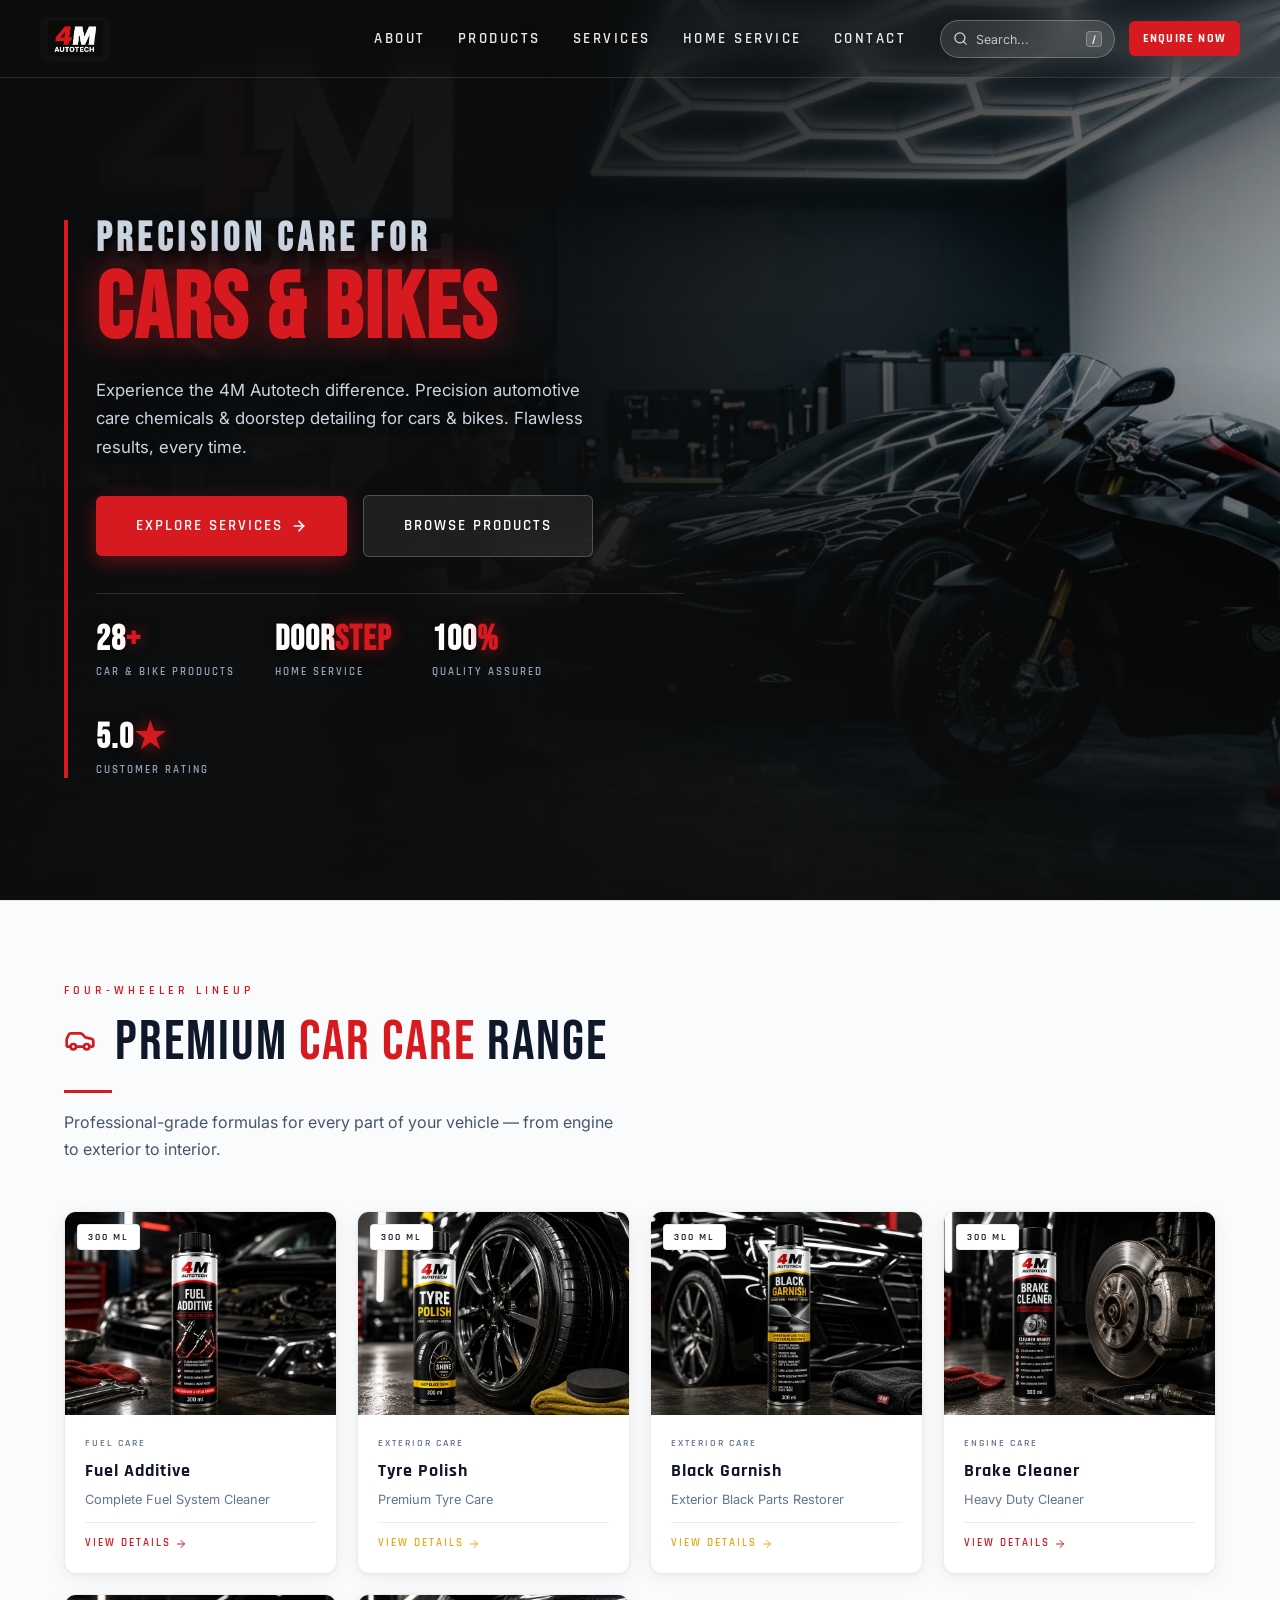
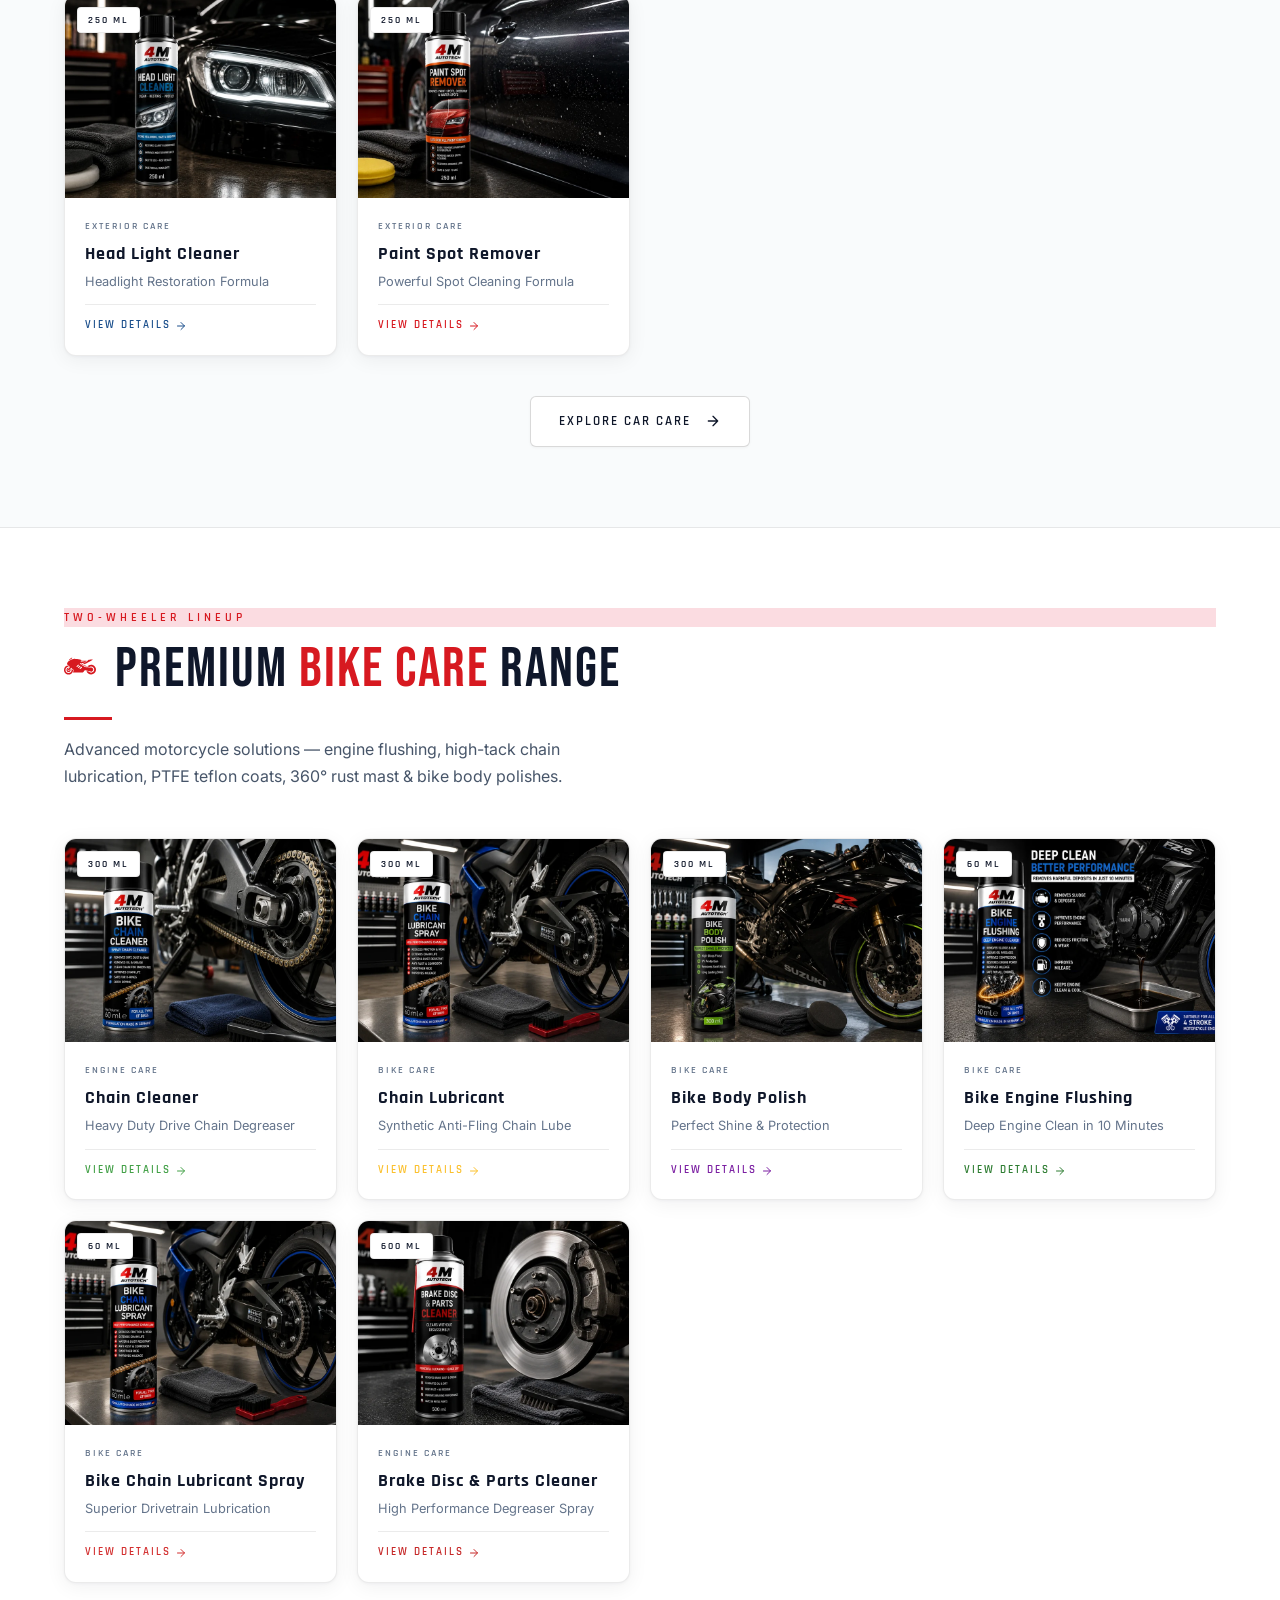
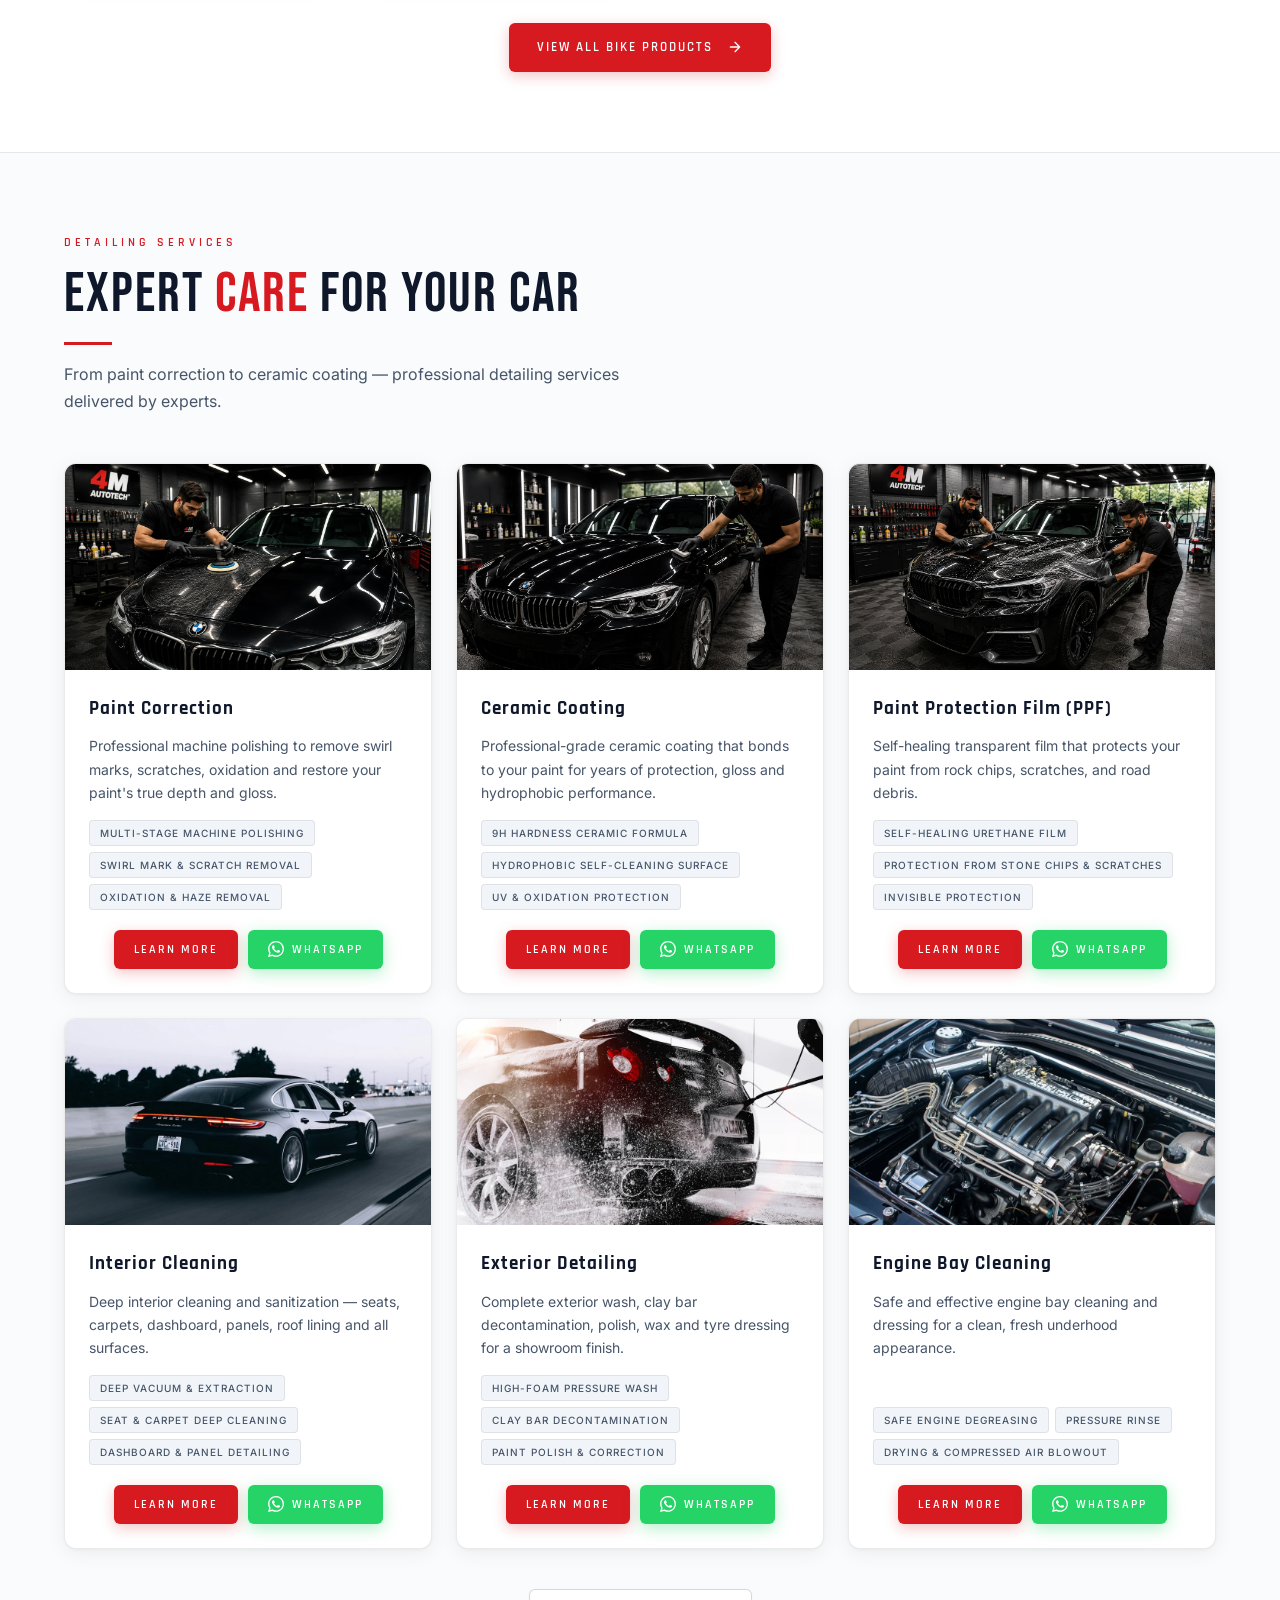
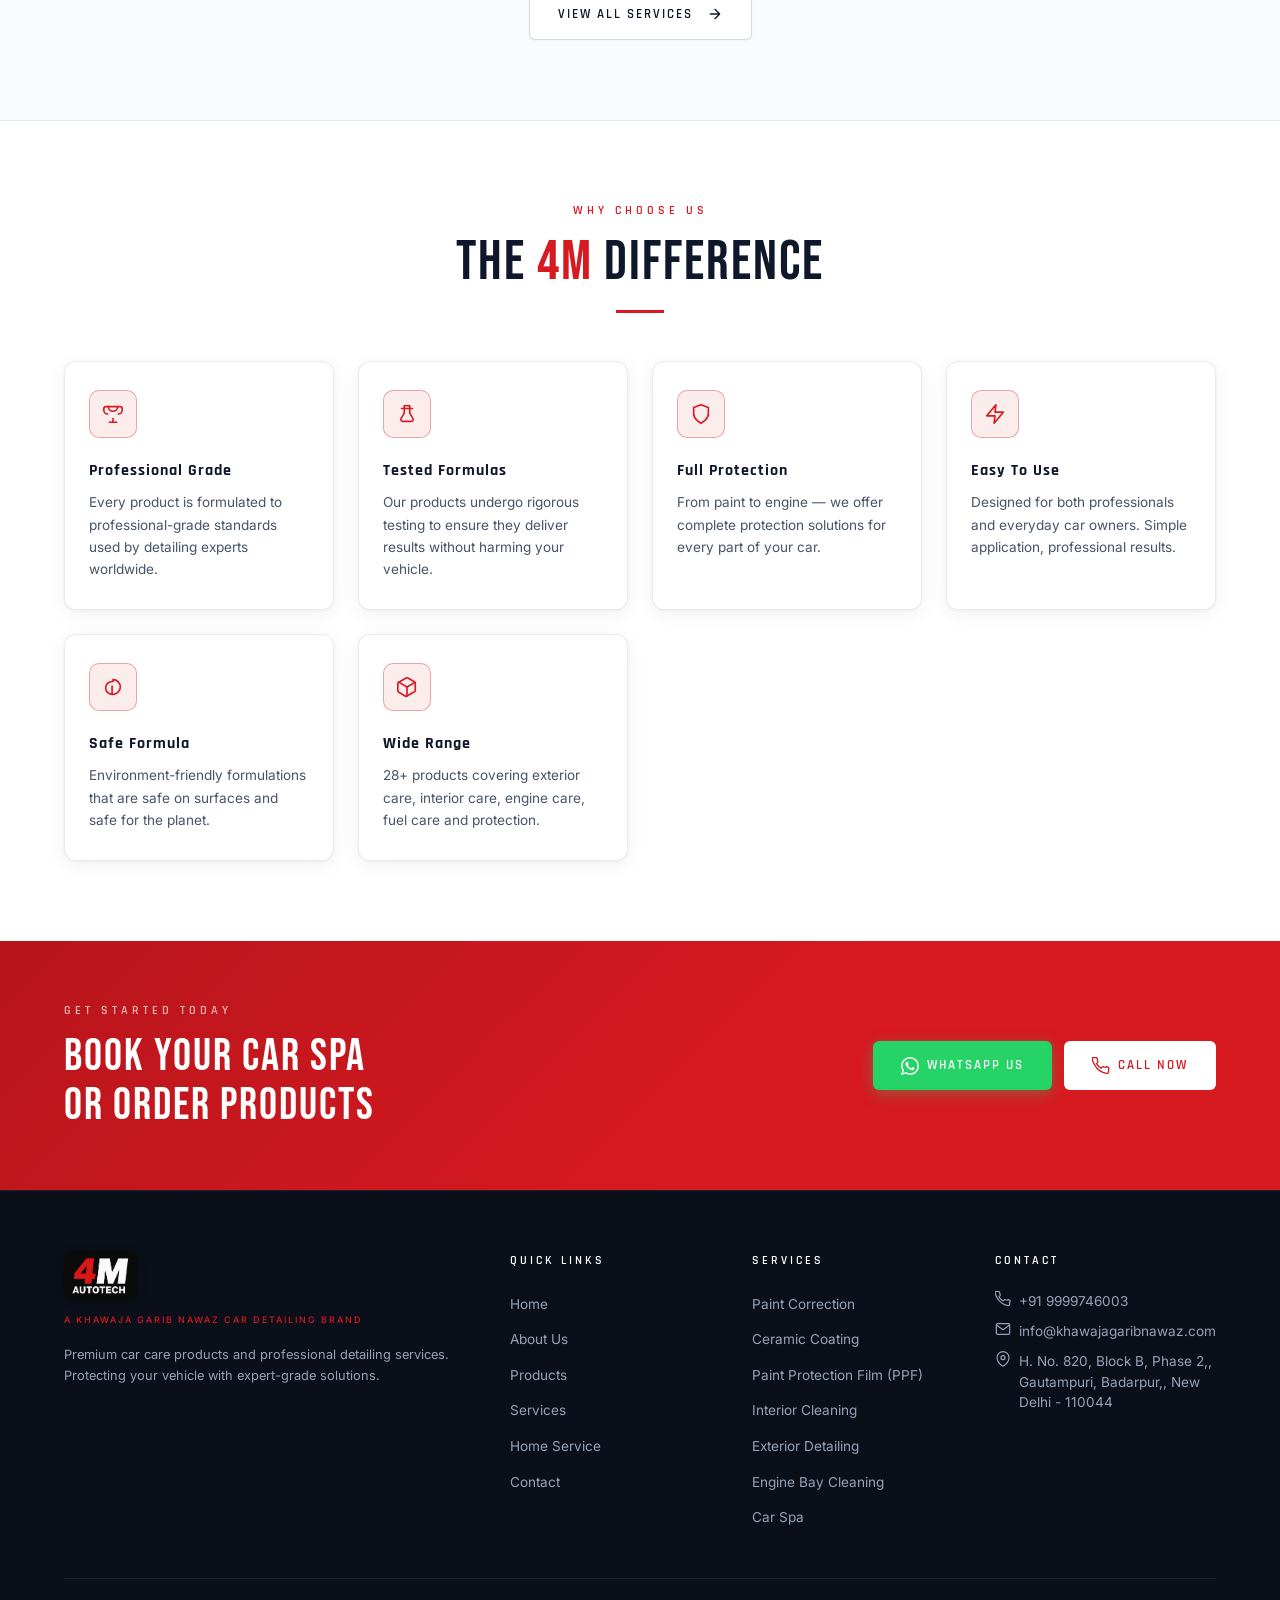
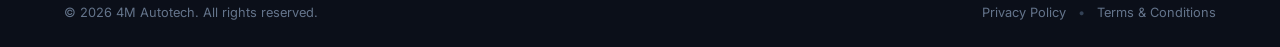
==== commit c96ee9b0: "favicon added and logo image changes to png from svg" ====
--- a/index.html
+++ b/index.html
@@ -10,6 +10,12 @@
     <meta name="keywords"
         content="car care products, car detailing, ceramic coating, PPF, paint correction, fuel additive, tyre polish, New Delhi">
     <link rel="canonical" href="https://www.khawajagaribnawazcardetailing.com/">
+        <!-- Favicons -->
+    <link rel="apple-touch-icon" sizes="180x180" href="apple-touch-icon.png">
+    <link rel="icon" type="image/png" sizes="32x32" href="favicon-32x32.png">
+    <link rel="icon" type="image/png" sizes="16x16" href="favicon-16x16.png">
+    <link rel="manifest" href="site.webmanifest">
+    <link rel="shortcut icon" href="favicon.ico">
     <link rel="stylesheet" href="css/style.css">
 </head>
 
@@ -20,7 +26,7 @@
         <div class="container">
             <div class="nav__inner">
                 <a href="index.html" class="nav__logo" id="nav-logo" aria-label="4M Autotech Home">
-                    <img src="assets/logo.svg" alt="4M Autotech Logo" class="nav__logo-img">
+                    <img src="assets/logo.png" alt="4M Autotech Logo" class="nav__logo-img">
                 </a>
                 <ul class="nav__links" id="nav-links">
                     <li><a href="about.html" class="nav__link" id="nav-about">About</a></li>
@@ -317,7 +323,7 @@
             <div class="footer__grid">
                 <div class="footer__brand">
                     <a href="index.html" class="footer__logo-link" aria-label="4M Autotech Home">
-                        <img src="assets/logo.svg" alt="4M Autotech Logo" class="footer__logo-img">
+                        <img src="assets/logo.png" alt="4M Autotech Logo" class="footer__logo-img">
                     </a>
                     <span class="footer__logo-sub">A Khawaja Garib Nawaz Car Detailing Brand</span>
                     <p class="footer__tagline">
